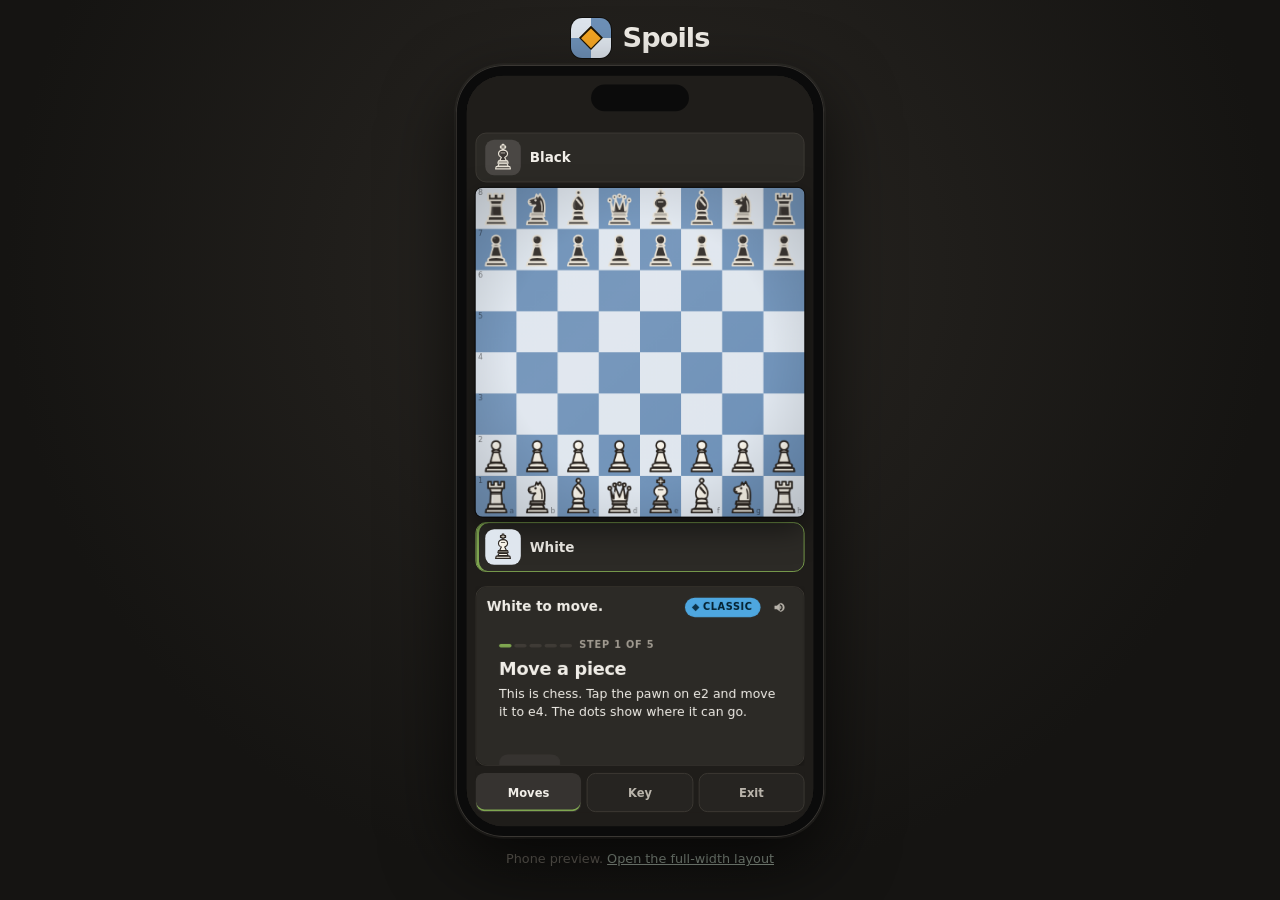
==== play/index.html @ 970cab04 "Game and archived prototype from spoils@8d3955c" ====
<!doctype html>
<html lang="en">
  <head>
    <meta charset="utf-8" />
    <meta name="viewport" content="width=device-width, initial-scale=1, viewport-fit=cover" />
    <meta http-equiv="Content-Security-Policy" content="default-src 'self'; style-src 'self' 'unsafe-inline'; img-src 'self' data:; worker-src 'self' blob:" />
    <meta name="theme-color" content="#1f1d1a" />
    <meta name="mobile-web-app-capable" content="yes" />
    <meta name="apple-mobile-web-app-capable" content="yes" />
    <meta name="apple-mobile-web-app-status-bar-style" content="black-translucent" />
    <meta name="apple-mobile-web-app-title" content="Spoils" />
    <link rel="manifest" href="./manifest.webmanifest" />
    <link rel="icon" href="./icons/icon-192.png" type="image/png" />
    <link rel="apple-touch-icon" href="./icons/apple-touch-icon.png" />
    <title>Spoils</title>
    <script type="module" crossorigin src="./assets/index-CYLx1GXl.js"></script>
    <link rel="stylesheet" crossorigin href="./assets/index-BXLBLS4C.css">
  </head>
  <body>
    <svg width="0" height="0" style="position:absolute" aria-hidden="true">
      <defs>
        <symbol id="i-play" viewBox="0 0 24 24"><path d="M4 4h16v16H4z M8 8h4v4H8z M12 12h4v4h-4z M8 16h4v4H8z M12 4h4v4h-4z M16 8h4v4h-4z" fill="currentColor" opacity=".9"/></symbol>
        <symbol id="i-puzzle" viewBox="0 0 24 24"><path d="M10 3a2 2 0 0 1 2 2v1h4a2 2 0 0 1 2 2v4h1a2 2 0 1 1 0 4h-1v4a2 2 0 0 1-2 2h-4v-1a2 2 0 1 0-4 0v1H4a2 2 0 0 1-2-2v-4h1a2 2 0 1 0 0-4H2V8a2 2 0 0 1 2-2h4V5a2 2 0 0 1 2-2z" fill="currentColor"/></symbol>
        <symbol id="i-learn" viewBox="0 0 24 24"><path d="M12 3 1 8l11 5 9-4.1V17h2V8L12 3z M5 12.5V17c0 1.7 3.1 3 7 3s7-1.3 7-3v-4.5l-7 3.2-7-3.2z" fill="currentColor"/></symbol>
        <symbol id="i-book" viewBox="0 0 24 24"><path d="M4 4h7a2 2 0 0 1 2 2v14a1 1 0 0 0-1-1H4V4z m16 0h-7a2 2 0 0 0-2 2v14a1 1 0 0 1 1-1h8V4z" fill="currentColor"/></symbol>
        <symbol id="i-replay" viewBox="0 0 24 24"><path d="M12 5V2L7 6l5 4V7a5 5 0 1 1-5 5H5a7 7 0 1 0 7-7z" fill="currentColor"/></symbol>
        <symbol id="i-settings" viewBox="0 0 24 24"><path d="M19.4 13a7.6 7.6 0 0 0 0-2l2-1.6-2-3.4-2.4 1a7.3 7.3 0 0 0-1.7-1L15 3.5H9l-.4 2.5a7.3 7.3 0 0 0-1.7 1l-2.4-1-2 3.4L4.6 11a7.6 7.6 0 0 0 0 2l-2 1.6 2 3.4 2.4-1a7.3 7.3 0 0 0 1.7 1l.4 2.5h6l.4-2.5a7.3 7.3 0 0 0 1.7-1l2.4 1 2-3.4-2.1-1.6zM12 15.5A3.5 3.5 0 1 1 12 8.5a3.5 3.5 0 0 1 0 7z" fill="currentColor"/></symbol>
        <symbol id="i-trophy" viewBox="0 0 24 24"><path d="M7 3h10v2h3v3a4 4 0 0 1-4 4h-.3A5 5 0 0 1 13 15v2h3v3H8v-3h3v-2a5 5 0 0 1-2.7-3H8a4 4 0 0 1-4-4V5h3V3zm11 4h-1v3a2 2 0 0 0 1-2V7zM7 7H6v1a2 2 0 0 0 1 2V7z" fill="currentColor"/></symbol>
        <symbol id="i-calendar" viewBox="0 0 24 24"><path d="M7 2h2v2h6V2h2v2h3a1 1 0 0 1 1 1v15a2 2 0 0 1-2 2H5a2 2 0 0 1-2-2V5a1 1 0 0 1 1-1h3V2zm-2 8v10h14V10H5zm2 2h3v3H7v-3z" fill="currentColor"/></symbol>
        <symbol id="i-sound" viewBox="0 0 24 24"><path d="M4 9v6h4l5 4V5L8 9H4zm11.5 3a3.5 3.5 0 0 0-2-3.2v6.4a3.5 3.5 0 0 0 2-3.2zm-2-7.5v2.1a5.5 5.5 0 0 1 0 10.8v2.1a7.5 7.5 0 0 0 0-15z" fill="currentColor"/></symbol>
        <symbol id="i-arrow" viewBox="0 0 24 24"><path d="M5 11h10.2l-4.6-4.6L12 5l7 7-7 7-1.4-1.4 4.6-4.6H5z" fill="currentColor"/></symbol>
        <symbol id="i-first" viewBox="0 0 24 24"><path d="M6 5h2v14H6zm12 0v14l-9-7z" fill="currentColor"/></symbol>
        <symbol id="i-prev" viewBox="0 0 24 24"><path d="M16 5v14l-9-7z" fill="currentColor"/></symbol>
        <symbol id="i-next" viewBox="0 0 24 24"><path d="M8 5v14l9-7z" fill="currentColor"/></symbol>
        <symbol id="i-last" viewBox="0 0 24 24"><path d="M16 5h2v14h-2zM6 5v14l9-7z" fill="currentColor"/></symbol>
      </defs>
    </svg>

    <div id="app" class="shell">
      <div id="live" class="sr-only" aria-live="polite" aria-atomic="true"></div>

      <nav class="rail" aria-label="Main">
        <div class="brand" title="Spoils"><span class="brand-mark" aria-hidden="true"><i></i><i></i><i></i><i></i><b></b></span></div>
        <button id="nav-play" class="rail-btn active" type="button"><svg><use href="#i-play"/></svg><span>Play</span></button>
        <button id="nav-puzzles" class="rail-btn" type="button"><svg><use href="#i-puzzle"/></svg><span>Puzzles</span></button>
        <button id="nav-learn" class="rail-btn" type="button"><svg><use href="#i-learn"/></svg><span>Learn</span></button>
        <button id="nav-rules" class="rail-btn" type="button"><svg><use href="#i-book"/></svg><span>Rules</span></button>
        <button id="nav-replays" class="rail-btn" type="button"><svg><use href="#i-replay"/></svg><span>Replays</span></button>
        <div class="rail-spacer"></div>
        <button id="nav-settings" class="rail-btn" type="button"><svg><use href="#i-settings"/></svg><span>Settings</span></button>
      </nav>

      <main class="content">
        <!-- Play: the app home screen -->
        <section id="screen-menu" class="screen">
          <div class="home">
            <header class="home-head">
              <div class="home-brand">
                <span class="brand-mark" aria-hidden="true"><i></i><i></i><i></i><i></i><b></b></span>
                <span class="brand-name">Spoils</span>
              </div>
              <div class="home-level"><div class="home-chips"><div id="m-streak" class="home-chip streak" hidden></div><div id="m-stats" class="home-chip"></div></div><div class="level-meter"><div id="m-level-bar" class="level-fill"></div></div></div>
            </header>
            <div class="hero-card">
              <div class="hero-eyebrow">Chess, plus one rule</div>
              <h1>Capture a piece. <span class="accent">Borrow its move.</span></h1>
              <div class="board-frame preview" aria-hidden="true"><canvas id="preview-board"></canvas></div>
              <ol class="beats" aria-label="How a capture works">
                <li><span class="beat-mark step">1</span><span class="beat-body"><b data-str="beats.take"></b><span data-str="beats.takeSub"></span></span></li>
                <li><span class="beat-mark diamond"></span><span class="beat-body"><b data-str="beats.borrow"></b><span data-str="beats.borrowSub"></span></span></li>
                <li><span class="beat-mark dashed"></span><span class="beat-body"><b data-str="beats.strike"></b><span data-str="beats.strikeSub"></span></span></li>
              </ol>
            </div>
            <p id="m-first" class="notice-first" hidden data-str="menu.firstLaunch"></p>
            <div class="card play-card">
              <div id="mode-cards" class="segmented mode-seg" role="radiogroup" aria-label="Mode"></div>
              <p id="mode-blurb" class="mode-blurb"></p>
              <div id="advanced" class="advanced" hidden>
                <div class="advanced-head">
                  <strong>Custom rules — unranked.</strong> Every contested rule as a switch. Games are logged as custom.
                  <button id="adv-reset-mayhem" type="button" class="btn sm">Reset to Mayhem</button>
                  <button id="adv-reset-classic" type="button" class="btn sm">Reset to Classic</button>
                </div>
                <div id="flags" class="flags"></div>
              </div>
              <div class="field">
                <span class="field-label" data-str="menu.opponent"></span>
                <div id="m-opponents" class="opponents" role="radiogroup" aria-label="Opponent"></div>
                <select id="m-opponent" class="sr-only" aria-hidden="true" tabindex="-1">
                  <option value="medium">Marlow — Medium</option>
                  <option value="easy">Pip — Easy</option>
                  <option value="hard">Vesper — Hard</option>
                  <option value="human">A friend (hot seat)</option>
                </select>
              </div>
              <div class="field-rows">
                <span class="field-label" data-str="menu.colour"></span>
                <div id="m-colours" class="segmented" role="radiogroup" aria-label="You play"></div>
                <select id="m-colour" class="sr-only" aria-hidden="true" tabindex="-1">
                  <option value="w">White</option>
                  <option value="b">Black</option>
                  <option value="random">Random</option>
                </select>
                <span class="field-label" data-str="menu.clock"></span>
                <div id="m-clock" class="segmented" role="radiogroup" aria-label="Clock"></div>
              </div>
              <div class="hero-actions">
                <button id="m-resume" class="btn xl" hidden data-str="menu.resume"></button>
                <button id="m-start" class="btn primary xl" data-str="menu.play"></button>
              </div>
            </div>
            <div class="quick">
              <button id="m-puzzles" class="quick-btn" type="button"><svg><use href="#i-puzzle"/></svg><span data-str="menu.puzzles"></span><span id="q-puzzles" class="q-sub"></span></button>
              <button id="m-tutorial" class="quick-btn" type="button"><svg><use href="#i-learn"/></svg><span data-str="menu.tutorial"></span><span id="q-tutorial" class="q-sub"></span></button>
              <button id="m-rules" class="quick-btn" type="button"><svg><use href="#i-book"/></svg><span data-str="menu.rules"></span><span class="q-sub" data-str="menu.quick.rulesSub"></span></button>
              <button id="m-replays" class="quick-btn" type="button"><svg><use href="#i-replay"/></svg><span data-str="menu.replays"></span><span id="q-replays" class="q-sub"></span></button>
            </div>
            <div class="card ladder-card">
              <div class="card-title" data-str="progress.ladderTitle"></div>
              <p class="ladder-help" data-str="progress.ladderHelp"></p>
              <div id="m-ladder" class="ladder"></div>
            </div>
            <p class="home-foot"><button id="m-export" class="btn link" type="button" data-str="menu.export"></button></p>
          </div>
        </section>

        <!-- Board screen: matches, puzzles, tutorial, replays -->
        <section id="screen-game" class="screen" hidden>
          <div class="game-layout">
            <div class="board-col">
              <div id="eval-bar" class="eval-bar" hidden aria-label="evaluation"><div id="eval-fill" class="eval-fill"></div></div>
              <div id="bar-top" class="player-bar"></div>
              <div class="board-wrap">
                <div class="board-frame"><canvas id="board" aria-label="board" tabindex="0"></canvas>
                  <table id="board-a11y" class="sr-only" aria-label="Board position"><tbody></tbody></table>
                  <div id="drag-hint" class="drag-hint" hidden aria-hidden="true">
                    <span class="drag-finger"></span>
                    <span class="drag-label" data-str="hint.drag"></span>
                  </div>
                </div>
              </div>
              <div id="bar-bottom" class="player-bar"></div>
            </div>
            <aside class="side-col" data-panel="moves">
              <div class="side-panel">
              <div class="card status-card">
                <div id="status" class="status"></div>
                <div id="banner" class="banner" hidden></div>
                <div id="task" class="task" hidden>
                  <div class="task-head"><span id="task-steps" class="task-steps" aria-hidden="true"></span><span id="task-step" class="task-step"></span></div>
                  <div id="task-title" class="task-title"></div>
                  <div id="task-text"></div>
                  <div id="task-feedback" class="task-feedback"></div>
                  <div class="actions">
                    <button id="t-retry" class="btn sm" hidden data-str="action.retry"></button>
                    <button id="t-solution" class="btn sm" hidden data-str="action.showSolution"></button>
                    <button id="t-next" class="btn primary sm" hidden data-str="action.next"></button>
                    <button id="t-skip" class="btn sm ghost" hidden data-str="action.skip"></button>
                  </div>
                </div>
                <div id="desc" class="desc"></div>
                <div id="review" class="review" hidden></div>
              </div>
              <div id="moves-card" class="card moves-card">
                <div class="card-title row-between"><span data-str="moves.title"></span><span id="nav-pos" class="nav-pos"></span></div>
                <div id="moves-empty" class="moves-empty" data-str="moves.empty"></div>
                <div id="moves" class="moves"></div>
              </div>
              <details id="legend-card" class="card legend-card">
                <summary data-str="legend.title"></summary>
                <ul class="legend">
                  <li><span class="sw dot"></span> Legal move</li>
                  <li><span class="sw ring"></span> Legal capture</li>
                  <li><span class="sw diamond"></span> Bonus move</li>
                  <li><span class="sw dashed"></span> Bonus capture</li>
                  <li><span class="sw sel"></span> Selected / last move</li>
                  <li><span class="sw threat"></span> Bonus threat</li>
                  <li id="legend-hatch"><span class="sw hatch"></span> King can be taken</li>
                </ul>
              </details>
              </div>
              <div id="share-note" class="share-note" hidden></div>
              <div id="nav" class="nav" hidden>
                  <button id="nav-first" class="btn icon" type="button" title="Start (Home)" aria-label="Start"><svg><use href="#i-first"/></svg></button>
                  <button id="nav-back" class="btn icon" type="button" title="Back (←)" aria-label="Back"><svg><use href="#i-prev"/></svg></button>
                  <button id="nav-fwd" class="btn icon" type="button" title="Forward (→)" aria-label="Forward"><svg><use href="#i-next"/></svg></button>
                  <button id="nav-last" class="btn icon" type="button" title="End (End)" aria-label="End"><svg><use href="#i-last"/></svg></button>
              </div>
              <div class="actions game-actions">
                <button id="g-decline" class="btn sm" hidden title="D" data-str="action.decline"></button>
                <button id="g-hint" class="btn sm" hidden data-str="action.hint"></button>
                <button id="g-undo" class="btn sm ghost" type="button" hidden data-str="action.undo"></button>
                <button id="g-moves" class="btn sm ghost mobile-only tab" type="button" aria-pressed="true" data-str="action.moves"></button>
                <button id="g-marks" class="btn sm ghost mobile-only tab" type="button" aria-pressed="false" data-str="action.marks"></button>
                <button id="g-resign" class="btn sm ghost" data-str="action.resign"></button>
                <button id="g-exit" class="btn sm ghost mobile-only" type="button" hidden data-str="action.exit"></button>
              </div>
            </aside>
          </div>
          <div id="promo" class="modal" hidden>
            <div class="modal-card">
              <div class="modal-title" data-str="promo.title"></div>
              <div id="promo-choices" class="promo-choices"></div>
              <p class="hint" data-str="promo.hint"></p>
            </div>
          </div>
          <div id="confirm" class="modal" hidden>
            <div class="modal-card confirm-card">
              <div id="confirm-text" class="confirm-text"></div>
              <div class="modal-actions">
                <button id="c-yes" class="btn primary danger" type="button" data-str="action.resign"></button>
                <button id="c-no" class="btn ghost" type="button" data-str="confirm.keepPlaying"></button>
              </div>
            </div>
          </div>
          <div id="results" class="modal" hidden>
            <div class="modal-card results-card">
              <div id="results-figure" class="results-figure"></div>
              <div id="results-title" class="modal-title"></div>
              <p id="results-text"></p>
              <div id="results-xp" class="results-xp"></div>
              <div id="results-suggest" class="results-suggest" hidden>
                <span id="results-suggest-text"></span>
                <button id="r-suggest" class="btn sm primary" type="button"></button>
              </div>
              <div class="results-board"><canvas id="results-board" aria-label="final position"></canvas></div>
              <div class="modal-actions">
                <button id="r-rematch" class="btn primary" data-str="action.rematch"></button>
                <button id="r-swap" class="btn" data-str="action.rematchSwap"></button>
                <button id="r-review" class="btn" data-str="action.review"></button>
                <button id="r-share" class="btn" type="button" data-str="action.share"></button>
                <button id="r-menu" class="btn ghost" data-str="action.menu"></button>
              </div>
            </div>
          </div>
        </section>

        <!-- Puzzles hub -->
        <section id="screen-puzzles" class="screen" hidden>
          <div class="page wide">
            <header class="page-head">
              <div>
                <h2 data-str="puzzle.title"></h2>
                <p class="lead" data-str="puzzle.intro"></p>
              </div>
              <div id="p-pool" class="segmented" role="radiogroup" aria-label="Pool"></div>
            </header>
            <div class="puzzle-filters">
              <div id="p-kind" class="segmented" role="radiogroup" aria-label="Theme"></div>
              <div id="p-level" class="segmented" role="radiogroup" aria-label="Difficulty"></div>
            </div>
            <div class="stats">
              <div class="stat-tile">
                <div class="stat-label" data-str="puzzle.solvedLabel"></div>
                <div class="stat-value"><span id="p-solved"></span><small id="p-solved-total"></small></div>
                <div class="progress"><div id="p-bar" class="progress-fill"></div></div>
              </div>
              <div class="stat-tile">
                <div class="stat-label" data-str="puzzle.ratingLabel"></div>
                <div id="p-rating" class="stat-value"></div>
                <div id="p-rating-note" class="stat-note"></div>
              </div>
              <div class="stat-tile">
                <div class="stat-label" data-str="progress.streakLabel"></div>
                <div class="stat-value"><span id="p-streak"></span><i class="stat-diamond"></i></div>
                <div id="p-streak-note" class="stat-note"></div>
              </div>
            </div>
            <div class="puzzle-cards">
              <button id="p-continue" class="feature-card" type="button">
                <div class="feature-icon"><svg><use href="#i-puzzle"/></svg></div>
                <div class="feature-body">
                  <div class="feature-title" data-str="puzzle.sequence"></div>
                  <div id="p-next" class="feature-text"></div>
                </div>
                <svg class="feature-arrow"><use href="#i-arrow"/></svg>
              </button>
              <button id="p-daily" class="feature-card" type="button">
                <div class="feature-icon daily"><svg><use href="#i-calendar"/></svg></div>
                <div class="feature-body">
                  <div class="feature-title" data-str="puzzle.daily"></div>
                  <div id="p-daily-text" class="feature-text"></div>
                </div>
                <svg class="feature-arrow"><use href="#i-arrow"/></svg>
              </button>
            </div>
            <p id="p-progress" class="hint" hidden></p>
            <div class="menu-actions"><button id="p-back" class="btn ghost back" data-str="action.back"></button></div>
          </div>
        </section>

        <!-- Rules -->
        <section id="screen-rules" class="screen" hidden>
          <div class="page wide">
            <header class="page-head">
              <div>
                <h2 data-str="rules.title"></h2>
                <p class="lead" data-str="rules.lead"></p>
              </div>
            </header>
            <div class="rules-layout">
              <article class="rules-text">
                <section class="rules-section">
                  <h3 data-str="rules.h1"></h3>
                  <p data-str="rules.body1"></p>
                </section>
                <section class="rules-section">
                  <h3 data-str="rules.h2"></h3>
                  <p data-str="rules.body2"></p>
                </section>
                <section class="rules-section">
                  <h3 data-str="rules.h3"></h3>
                  <div class="mode-rows">
                    <div class="mode-row"><span class="mode mayhem">Mayhem</span><p data-str="rules.body3"></p></div>
                    <div class="mode-row"><span class="mode classic">Classic</span><p data-str="rules.body4"></p></div>
                  </div>
                </section>
                <section class="rules-section">
                  <h3 data-str="rules.h4"></h3>
                  <ul class="legend two-col">
                    <li><span class="sw dot"></span> legal move</li>
                    <li><span class="sw ring"></span> legal capture</li>
                    <li><span class="sw diamond"></span> bonus destination</li>
                    <li><span class="sw dashed"></span> bonus capture (Mayhem)</li>
                  </ul>
                </section>
                <div class="menu-actions">
                  <button id="rules-tutorial" class="btn primary" data-str="rules.tryIt"></button>
                  <button id="rules-back" class="btn ghost back" data-str="action.back"></button>
                </div>
              </article>
              <aside class="card demo-wrap">
                <div class="card-title" data-str="rules.demoTitle"></div>
                <div class="board-frame small"><canvas id="demo-board" aria-label="demonstration" class="demo-board"></canvas></div>
                <p class="demo-caption" data-str="rules.demo"></p>
              </aside>
            </div>
          </div>
        </section>

        <!-- Replays -->
        <section id="screen-replays" class="screen" hidden>
          <div class="page wide">
            <header class="page-head">
              <div>
                <h2 data-str="replays.title"></h2>
                <p class="lead" data-str="replays.lead"></p>
              </div>
              <button id="replays-back" class="btn ghost back" data-str="action.back"></button>
            </header>
            <div id="replay-empty" class="empty-state" hidden>
              <svg><use href="#i-replay"/></svg>
              <p data-str="replays.empty"></p>
              <button id="replays-play" class="btn primary" data-str="replays.play"></button>
            </div>
            <div id="replay-list" class="replay-list"></div>
          </div>
        </section>

        <!-- Settings -->
        <section id="screen-settings" class="screen" hidden>
          <div class="page wide">
            <header class="page-head">
              <div>
                <h2 data-str="settings.title"></h2>
                <p class="lead" data-str="settings.lead"></p>
              </div>
              <button id="s-back" class="btn ghost back" data-str="action.back"></button>
            </header>
            <div class="settings-grid">
              <section class="card settings-section">
                <div class="card-title" data-str="settings.appearance"></div>
                <div class="setting">
                  <div class="setting-label"><span data-str="settings.board"></span><span class="setting-help" data-str="settings.boardHelp"></span></div>
                  <div id="s-board" class="swatches" role="radiogroup" aria-label="Board colours"></div>
                </div>
                <div class="setting">
                  <div class="setting-label"><span data-str="settings.theme"></span><span class="setting-help" data-str="settings.themeHelp"></span></div>
                  <select id="s-theme">
                    <option value="ledger">Ledger (original set)</option>
                    <option value="greybox">Greybox (placeholder glyphs)</option>
                  </select>
                </div>
                <div class="setting">
                  <div class="setting-label"><span data-str="settings.uiScale"></span><span class="setting-help" data-str="settings.uiScaleHelp"></span></div>
                  <div id="s-scale" class="segmented" role="radiogroup" aria-label="Interface size"></div>
                </div>
              </section>
              <section class="card settings-section">
                <div class="card-title" data-str="settings.motionSound"></div>
                <div class="setting">
                  <div class="setting-label"><span data-str="settings.animation"></span><span class="setting-help" data-str="settings.animationHelp"></span><span id="s-anim-system" class="setting-note" hidden data-str="settings.animationSystem"></span></div>
                  <div id="s-anim" class="segmented" role="radiogroup" aria-label="Animation"></div>
                </div>
                <div class="setting">
                  <div class="setting-label"><span data-str="settings.sound"></span><span class="setting-help" data-str="settings.soundHelp"></span></div>
                  <div class="volume-row">
                    <svg class="volume-icon"><use href="#i-sound"/></svg>
                    <input id="s-volume" type="range" min="0" max="100" step="5" aria-label="Sound volume" />
                    <span id="s-volume-value" class="volume-value"></span>
                    <button id="s-test" class="btn sm" type="button" data-str="settings.testSound"></button>
                  </div>
                </div>
              </section>
              <section class="card settings-section controls">
                <div class="card-title" data-str="settings.controls"></div>
                <div class="bindings-grid">
                  <div>
                    <div class="bindings-head" data-str="settings.keys"></div>
                    <div id="s-keys" class="bindings"></div>
                  </div>
                  <div>
                    <div class="bindings-head" data-str="settings.pad"></div>
                    <div id="s-buttons" class="bindings"></div>
                  </div>
                </div>
                <div class="menu-actions">
                  <button id="s-reset" class="btn ghost" data-str="settings.reset"></button>
                </div>
              </section>
              <section class="card settings-section">
                <div class="card-title" data-str="settings.data"></div>
                <div class="setting">
                  <div class="setting-label"><span data-str="settings.exportLog"></span><span class="setting-help" data-str="settings.exportLogHelp"></span></div>
                  <div class="actions">
                    <button id="s-export-log" class="btn sm" type="button" data-str="settings.exportLogButton"></button>
                  </div>
                </div>
              </section>
            </div>
          </div>
        </section>
      </main>
    </div>
  </body>
</html>
---- play/assets/index-BXLBLS4C.css ----
:root{--bg: #1f1d1a;--bg-2: #262421;--surface: #2c2a26;--surface-2: #363330;--line: #3f3b36;--text: #f1eee8;--text-2: #b9b4ab;--text-3: #a19b91;--accent: #7fa650;--accent-2: #93bb5f;--accent-ink: #10200a;--bonus: #f5a623;--bonus-ink: #1f1400;--classic: #4ea7e0;--custom: #b39ddb;--danger: #ef6b78;--warn: #e0245e;--ok: #55d6a2;--radius: 10px;--radius-sm: 6px;--shadow: 0 8px 24px rgba(0, 0, 0, .35);--shadow-sm: 0 2px 6px rgba(0, 0, 0, .3);--rail: 76px;--side: 340px;--font: "Segoe UI", system-ui, -apple-system, Roboto, "Helvetica Neue", sans-serif}*{box-sizing:border-box}[hidden]{display:none!important}html,body{margin:0;height:100%;background:var(--bg);color:var(--text);font-family:var(--font);line-height:1.4}h1,h2,h3{margin:0;letter-spacing:-.01em}h1{font-size:2.2rem;line-height:1.15}h2{font-size:1.6rem;margin-bottom:6px}p{margin:0 0 12px}.sr-only{position:absolute;width:1px;height:1px;overflow:hidden;clip:rect(0 0 0 0);white-space:nowrap}.hint{color:var(--text-3);font-size:.85rem}.lead{color:var(--text-2);font-size:1.05rem;max-width:60ch}.accent{color:var(--accent-2)}.btn,button{font-family:inherit;font-size:.95rem;font-weight:600;color:var(--text);background:var(--surface-2);border:1px solid transparent;border-radius:var(--radius-sm);padding:9px 16px;cursor:pointer;box-shadow:inset 0 -2px #00000040;transition:background .12s ease,transform .06s ease}.btn:hover,button:hover{background:#403c38}.btn:active,button:active{transform:translateY(1px);box-shadow:none}.btn.primary,button.primary{background:var(--accent);color:var(--accent-ink);box-shadow:inset 0 -3px #00000040}.btn.primary:hover,button.primary:hover{background:var(--accent-2)}.btn.ghost{background:transparent;box-shadow:none;color:var(--text-2)}.btn.ghost:hover{background:var(--surface-2);color:var(--text)}.btn.sm{padding:6px 12px;font-size:.85rem}.btn.xl{padding:14px 32px;font-size:1.15rem;border-radius:var(--radius)}button:disabled{opacity:.45;cursor:default;transform:none}button:focus-visible,select:focus-visible,canvas:focus-visible,input:focus-visible{outline:3px solid rgba(127,166,80,.7);outline-offset:2px}select,input[type=number]{font-family:inherit;font-size:.95rem;background:var(--bg-2);color:var(--text);border:1px solid var(--line);border-radius:var(--radius-sm);padding:8px 10px}input[type=range]{width:100%;accent-color:var(--accent)}.actions{display:flex;gap:8px;flex-wrap:wrap}.shell{display:grid;grid-template-columns:var(--rail) minmax(0,1fr);height:100%}.rail{background:var(--bg-2);border-right:1px solid var(--line);display:flex;flex-direction:column;align-items:stretch;padding:10px 8px;gap:4px}.rail-btn{background:transparent;box-shadow:none;border-radius:var(--radius-sm);padding:8px 4px;display:grid;justify-items:center;gap:3px;color:var(--text-2);font-size:.7rem;font-weight:600}.rail-btn svg{width:22px;height:22px}.rail-btn:hover{background:var(--surface);color:var(--text)}.rail-btn.active{color:var(--text);background:var(--surface);box-shadow:inset 3px 0 0 var(--accent)}.rail-spacer{flex:1}.content{min-width:0;min-height:0;overflow:auto}.screen{min-height:100%}.page{max-width:760px;margin:0 auto;padding:28px 24px 40px}.page.wide{max-width:1040px}.card{background:var(--surface);border:1px solid var(--line);border-radius:var(--radius);padding:14px 16px;box-shadow:var(--shadow-sm)}.card+.card{margin-top:14px}.card-title{font-size:.8rem;font-weight:700;text-transform:uppercase;letter-spacing:.06em;color:var(--text-3);margin-bottom:10px}.row-between{display:flex;justify-content:space-between;align-items:baseline}.stat{font-size:1.05rem;font-weight:600}.play-layout{display:grid;grid-template-columns:minmax(0,1.1fr) minmax(320px,460px);gap:28px;max-width:1120px;margin:0 auto;padding:40px 28px;align-items:start}.hero-eyebrow{color:var(--accent-2);font-weight:700;text-transform:uppercase;letter-spacing:.08em;font-size:.78rem;margin-bottom:10px}.hero h1{margin-bottom:14px}.hero .rule{color:var(--text-2);font-size:1.05rem;max-width:52ch}.hero-actions{display:flex;gap:12px;align-items:center;margin:22px 0 10px;flex-wrap:wrap}.notice-first{background:#7fa65024;border-left:4px solid var(--accent);padding:10px 12px;border-radius:var(--radius-sm);color:var(--text);max-width:52ch}.setup.card{padding:18px}.mode-cards{display:grid;gap:8px;margin-bottom:14px}.mode-card{text-align:left;background:var(--bg-2);border:2px solid var(--line);border-radius:var(--radius);padding:10px 12px;cursor:pointer;display:grid;gap:4px;box-shadow:none}.mode-card:hover{background:#2a2825}.mode-card.selected{border-color:var(--accent);background:#7fa6501a}.mode-card .mode-title{font-size:1.05rem;font-weight:700;display:flex;align-items:center;gap:8px}.mode-tag{font-size:.66rem;font-weight:700;text-transform:uppercase;letter-spacing:.05em;padding:2px 7px;border-radius:999px;background:var(--bonus);color:var(--bonus-ink)}.mode-card.classic .mode-tag{background:var(--classic);color:#04202e}.mode-card.custom .mode-tag{background:var(--custom);color:#1c1230}.mode-tagline{color:var(--text);font-size:.9rem}.mode-dividing{color:var(--text-3);font-size:.8rem}.mode-card:not(.selected) .mode-dividing{display:none}.menu-grid{display:grid;grid-template-columns:1fr 1fr;gap:10px 14px;margin-bottom:14px}.menu-grid label{display:grid;gap:4px;font-size:.8rem;font-weight:600;color:var(--text-3);text-transform:uppercase;letter-spacing:.05em}.menu-grid select{text-transform:none;letter-spacing:0;font-weight:500}.quick{display:grid;grid-template-columns:1fr 1fr;gap:8px;margin-bottom:12px}.quick-btn{display:flex;align-items:center;gap:10px;background:var(--bg-2);box-shadow:none;border:1px solid var(--line);padding:10px 12px;font-weight:600}.quick-btn svg{width:20px;height:20px;color:var(--accent-2)}.quick-btn:hover{border-color:var(--accent)}.menu-actions{display:flex;gap:10px;flex-wrap:wrap;align-items:center;margin-top:8px}.advanced{background:var(--bg-2);border:1px solid var(--custom);border-radius:var(--radius);padding:10px 12px;margin-bottom:12px}.advanced-head{color:var(--text-2);font-size:.85rem;display:flex;flex-wrap:wrap;gap:8px;align-items:center}.advanced-head strong{color:var(--custom)}.flags{display:grid;gap:2px;margin-top:8px;max-height:34vh;overflow:auto}.flag{display:grid;grid-template-columns:1fr auto;align-items:center;gap:8px;padding:5px 0;border-bottom:1px solid var(--line);font-size:.88rem}.flag .help{grid-column:1 / -1;color:var(--text-3);font-size:.76rem}.game-layout{display:grid;grid-template-columns:minmax(0,1fr) var(--side);gap:20px;height:100%;padding:14px 20px;max-width:1400px;margin:0 auto}.board-col{display:grid;grid-template-rows:auto auto minmax(0,1fr) auto;gap:8px;min-height:0;justify-items:center}.board-wrap{display:grid;place-items:center;min-height:0;width:100%}.board-frame{width:min(100%,calc(100vh - 170px));aspect-ratio:1;border-radius:8px;overflow:hidden;box-shadow:0 12px 34px #00000080,0 0 0 1px #0009;background:#000}.board-frame.small{width:min(100%,340px);box-shadow:var(--shadow)}.board-frame.preview{width:min(100%,420px);margin-top:26px;transform:perspective(900px) rotateX(14deg);transform-origin:50% 100%;box-shadow:0 30px 50px #00000080,0 0 0 1px #0009}.board-frame.preview canvas{pointer-events:none}#board,#preview-board,.demo-board{display:block;width:100%;height:100%;touch-action:none}.player-bar{width:min(100%,calc(100vh - 170px));display:flex;align-items:center;gap:12px;padding:6px 10px;background:var(--surface);border:1px solid var(--line);border-radius:var(--radius-sm);min-height:48px}.player-bar .who{font-weight:700;display:flex;align-items:center;gap:10px}.player-bar .who:before{content:attr(data-initial);width:32px;height:32px;border-radius:8px;display:grid;place-items:center;background:var(--surface-2);font-size:1.2rem}.player-bar .sub{color:var(--text-3);font-size:.82rem}.player-bar .captured{margin-left:auto;letter-spacing:-2px;font-size:1.15rem;color:var(--text-2)}.player-bar .adv{color:var(--accent-2);font-weight:700;font-size:.85rem;min-width:2.2em;text-align:right}.player-bar.to-move{border-color:var(--accent);box-shadow:0 0 0 1px #7fa65066}.side-col{display:flex;flex-direction:column;gap:12px;min-height:0}.status{font-weight:700;min-height:1.5em;display:flex;align-items:center;gap:8px;flex-wrap:wrap}.mode{display:inline-block;padding:2px 9px;border-radius:999px;background:var(--bonus);color:var(--bonus-ink);font-size:.72rem;font-weight:800;text-transform:uppercase;letter-spacing:.05em}.mode.classic{background:var(--classic);color:#04202e}.mode.custom{background:var(--custom);color:#1c1230}.banner{margin-top:10px;background:var(--bonus);color:var(--bonus-ink);font-weight:700;padding:10px 12px;border-radius:var(--radius-sm)}.task{margin-top:10px;background:#7fa6501a;border-left:4px solid var(--accent);border-radius:var(--radius-sm);padding:10px 12px;display:grid;gap:8px}.task-title{font-weight:700}.task-feedback{min-height:1.3em;color:var(--ok);font-weight:600}.task-feedback.bad{color:var(--danger)}.desc{margin-top:10px;color:var(--text-2);line-height:1.4;min-height:2.4em}.desc .beat{display:inline-block;font-size:.7rem;font-weight:800;text-transform:uppercase;letter-spacing:.06em;color:var(--bonus);margin-right:8px}.moves-card{display:flex;flex-direction:column;flex:1 1 auto;min-height:140px}.moves{flex:1 1 auto;min-height:0;overflow:auto;font-variant-numeric:tabular-nums;font-size:.92rem;display:grid;grid-template-columns:2.6em 1fr 1fr;align-content:start}.moves>span{padding:4px 8px}.moves .num{color:var(--text-3);background:var(--bg-2)}.moves>span:nth-child(6n+1),.moves>span:nth-child(6n+2),.moves>span:nth-child(6n+3){background:#ffffff06}.moves>span.current{background:#7fa65040;color:var(--text);border-radius:4px}.nav{display:flex;gap:6px;margin-top:8px}.nav-pos{font-size:.78rem;color:var(--text-3);text-transform:none;letter-spacing:0}.legend-card summary{cursor:pointer;font-size:.85rem;color:var(--text-2)}.legend{list-style:none;padding:0;margin:8px 0 0;font-size:.82rem;color:var(--text-2)}.legend li{display:flex;align-items:center;gap:8px;margin:4px 0}.sw{width:20px;height:20px;background:#dfe6ee;position:relative;flex:none;border-radius:3px}.sw.dot:after{content:"";position:absolute;inset:33%;border-radius:50%;background:#00000040}.sw.ring:after{content:"";position:absolute;inset:2px;border-radius:50%;border:3px solid rgba(0,0,0,.25)}.sw.diamond:after{content:"";position:absolute;inset:30%;background:var(--bonus);transform:rotate(45deg)}.sw.dashed:after{content:"";position:absolute;inset:3px;border:3px dashed var(--bonus);transform:rotate(45deg)}.sw.sel{background:#ffd50099}.sw.threat:after{content:"";position:absolute;inset:15%;border-radius:50%;background:radial-gradient(circle,#e0245eb3,#e0245e00)}.sw.hatch{box-shadow:inset 0 0 0 3px var(--warn);background-image:repeating-linear-gradient(45deg,rgba(224,36,94,.4) 0 4px,transparent 4px 8px)}.modal{position:fixed;inset:0;background:#0009;display:grid;place-items:center;z-index:10;backdrop-filter:blur(2px)}.modal-card{background:var(--surface);border:1px solid var(--line);border-radius:14px;padding:24px 28px;min-width:320px;max-width:480px;box-shadow:var(--shadow);text-align:center}.modal-title{font-size:1.6rem;font-weight:800;margin-bottom:6px}.modal-actions{display:flex;gap:10px;margin-top:16px;justify-content:center;flex-wrap:wrap}.results-card .trophy{width:44px;height:44px;color:var(--bonus);margin-bottom:6px}.promo-choices{display:flex;gap:10px;margin:10px 0;justify-content:center}.promo-choices button{font-size:2.2rem;min-width:64px;line-height:1.2}.rules-layout{display:grid;grid-template-columns:minmax(0,1fr) 380px;gap:16px;align-items:start}.demo-wrap{display:grid;justify-items:center;gap:10px}.replay-list{display:grid;gap:6px;max-height:55vh;overflow:auto}.replay-list button{text-align:left;background:var(--bg-2);box-shadow:none;border:1px solid var(--line);font-weight:500}.replay-list button:hover{border-color:var(--accent)}.bindings{display:grid;grid-template-columns:1fr auto auto;gap:6px 12px;align-items:center;font-size:.9rem;margin-bottom:12px}.bindings .keys{font-family:ui-monospace,Consolas,monospace;color:var(--text-3)}.tag{font-size:.8rem;color:var(--text-3);font-weight:400;margin-left:8px}@media (max-width: 1000px){.play-layout,.rules-layout{grid-template-columns:minmax(0,1fr)}.game-layout{grid-template-columns:minmax(0,1fr);height:auto}.board-frame,.player-bar{width:min(100%,calc(100vh - 220px))}}@media (max-width: 640px){.shell{grid-template-columns:1fr;grid-template-rows:minmax(0,1fr) auto}.rail{order:2;flex-direction:row;border-right:0;border-top:1px solid var(--line);padding:6px}.brand,.rail-spacer{display:none}.rail-btn{flex:1}.menu-grid,.quick{grid-template-columns:1fr}.play-layout{padding:20px 16px}}@keyframes screen-in{0%{opacity:0}to{opacity:1}}.screen:not([hidden]){animation:screen-in .18s ease-out}@media (prefers-reduced-motion: reduce){.screen:not([hidden]){animation:none}}.page-head{display:flex;justify-content:space-between;align-items:flex-end;gap:16px;flex-wrap:wrap;margin-bottom:18px}.page-head h2{font-size:1.9rem;margin-bottom:4px}.page-head .lead{margin:0}.segmented{display:inline-flex;background:var(--bg-2);border:1px solid var(--line);border-radius:999px;padding:3px;gap:2px}.segmented .seg{background:transparent;box-shadow:none;border-radius:999px;padding:6px 14px;font-size:.85rem;color:var(--text-2)}.segmented .seg:hover{color:var(--text);background:var(--surface-2)}.segmented .seg.selected{background:var(--surface-2);color:var(--text);box-shadow:0 1px #ffffff0f inset,var(--shadow-sm)}.stats{display:grid;grid-template-columns:repeat(3,minmax(0,1fr));gap:12px;margin-bottom:18px}.stat-tile{background:var(--surface);border:1px solid var(--line);border-radius:var(--radius);padding:14px 16px 12px;display:grid;gap:4px;align-content:start}.stat-label{font-size:.74rem;font-weight:700;text-transform:uppercase;letter-spacing:.06em;color:var(--text-3)}.stat-value{font-size:1.9rem;font-weight:800;line-height:1.1;font-variant-numeric:tabular-nums}.stat-note{color:var(--text-3);font-size:.8rem;min-height:1.2em}.progress{height:6px;border-radius:999px;background:var(--bg-2);overflow:hidden;margin-top:6px}.progress-fill{height:100%;width:0;background:var(--accent);border-radius:inherit;transition:width .3s ease}.puzzle-cards{display:grid;grid-template-columns:1fr 1fr;gap:12px;margin-bottom:16px}.feature-card{display:grid;grid-template-columns:auto minmax(0,1fr) auto;align-items:center;gap:14px;text-align:left;background:var(--surface);border:1px solid var(--line);border-radius:var(--radius);padding:16px 18px;box-shadow:none;transition:border-color .12s ease,transform .12s ease}.feature-card:hover{background:var(--surface);border-color:var(--accent);transform:translateY(-1px)}.feature-card:disabled{opacity:.6}.feature-icon{width:44px;height:44px;border-radius:12px;display:grid;place-items:center;background:#7fa6502e;color:var(--accent-2)}.feature-icon.daily{background:#f5a6232e;color:var(--bonus)}.feature-icon svg{width:24px;height:24px}.feature-card.done .feature-icon.daily{background:#55d6a22e;color:var(--ok)}.feature-title{font-size:1.05rem;font-weight:700}.feature-text{color:var(--text-2);font-size:.88rem;font-weight:500;margin-top:2px}.feature-arrow{width:22px;height:22px;color:var(--text-3)}.feature-card:hover .feature-arrow{color:var(--accent-2)}.rules-text{display:grid;gap:18px;max-width:62ch}.rules-section h3{font-size:.78rem;font-weight:700;text-transform:uppercase;letter-spacing:.06em;color:var(--accent-2);margin-bottom:6px}.rules-section p{color:var(--text);font-size:1rem;line-height:1.55;margin:0}.mode-rows{display:grid;gap:8px}.mode-row{display:grid;grid-template-columns:auto minmax(0,1fr);gap:12px;align-items:start;background:var(--surface);border:1px solid var(--line);border-radius:var(--radius);padding:12px 14px}.mode-row .mode{margin-top:3px}.legend.two-col{display:grid;grid-template-columns:1fr 1fr;gap:4px 16px;font-size:.9rem;color:var(--text)}.legend.two-col li{margin:0}.demo-wrap{position:sticky;top:20px}.demo-caption{color:var(--text-2);font-size:.92rem;margin:0;text-align:center}.empty-state{display:grid;justify-items:center;gap:10px;padding:48px 20px;text-align:center;color:var(--text-2);border:1px dashed var(--line);border-radius:var(--radius)}.empty-state svg{width:40px;height:40px;color:var(--text-3)}.empty-state p{margin:0;max-width:40ch}.replay-list{max-height:none}.replay-row{display:grid;grid-template-columns:96px minmax(0,1.6fr) minmax(0,1fr) minmax(0,1.4fr) auto auto;align-items:center;gap:14px;width:100%;padding:10px 14px;font-weight:500;font-size:.92rem}.replay-row .mode{justify-self:start}.replay-arrow{display:inline-flex;justify-self:end;align-self:center}.replay-players{display:flex;align-items:center;gap:6px;color:var(--text)}.replay-players .mini{width:20px;height:20px}.replay-players .mini+.mini,.replay-players .piece-glyph.mini+.piece-glyph.mini{margin-left:8px}.replay-result{font-weight:700;color:var(--text-2)}.replay-result.w,.replay-result.b{color:var(--text)}.replay-how{color:var(--text-3);font-size:.85rem}.replay-date{color:var(--text-3);font-size:.82rem;font-variant-numeric:tabular-nums}.settings-grid{display:grid;grid-template-columns:1fr 1fr;gap:14px;align-items:start}.settings-section.controls{grid-column:1 / -1}.settings-grid .card+.card{margin-top:0}.setting{display:grid;gap:8px;padding:12px 0;border-top:1px solid var(--line)}.setting:first-of-type{border-top:0;padding-top:4px}.setting-label{display:grid;gap:2px}.setting-label>span:first-child{font-weight:700;font-size:.95rem}.setting-help{color:var(--text-3);font-size:.82rem}.setting select{justify-self:start;min-width:240px}.swatches{display:flex;gap:10px;flex-wrap:wrap}.swatch{display:grid;justify-items:center;gap:6px;background:transparent;box-shadow:none;padding:6px;border-radius:var(--radius);font-size:.8rem;font-weight:600;color:var(--text-2);border:2px solid transparent}.swatch:hover{background:var(--surface-2);color:var(--text)}.swatch.selected{border-color:var(--accent);color:var(--text)}.swatch-tile{width:56px;height:56px;border-radius:8px;box-shadow:0 0 0 1px #0009,var(--shadow-sm)}.volume-row{display:grid;grid-template-columns:auto minmax(0,1fr) 3.2em auto;align-items:center;gap:12px}.volume-icon{width:22px;height:22px;color:var(--text-2)}.volume-value{font-variant-numeric:tabular-nums;color:var(--text-2);font-size:.9rem;text-align:right}.bindings-grid{display:grid;grid-template-columns:1fr 1fr;gap:24px}.bindings-head{font-size:.78rem;font-weight:700;text-transform:uppercase;letter-spacing:.06em;color:var(--text-3);margin-bottom:8px}.bindings{grid-template-columns:minmax(0,1fr) auto auto;gap:0 12px;margin-bottom:0}.bindings>span,.bindings>button{padding:6px 0;border-bottom:1px solid var(--line);align-self:stretch;display:flex;align-items:center}.bindings>button{justify-content:center}.bindings .keys{gap:4px;color:var(--text-2)}kbd{font-family:ui-monospace,Consolas,monospace;font-size:.78rem;background:var(--bg-2);border:1px solid var(--line);border-bottom-width:2px;border-radius:5px;padding:1px 7px;color:var(--text)}.piece-img{display:inline-block;width:1.5em;height:1.5em;vertical-align:middle;object-fit:contain}.piece-glyph{display:inline-block;line-height:1}.player-bar{gap:10px}.player-bar .avatar{width:36px;height:36px;border-radius:9px;display:grid;place-items:center;background:var(--surface-2);flex:none}.player-bar .avatar.w{background:#dfe6ee}.player-bar .avatar.b{background:#4a4744}.player-bar .avatar-img,.player-bar .piece-glyph.avatar-img{width:30px;height:30px;font-size:1.4rem}.player-bar .names{display:grid;line-height:1.2}.player-bar .who:before{content:none}.player-bar .captured{display:flex;align-items:center;letter-spacing:0;min-height:22px}.player-bar .cap-img,.player-bar .piece-glyph.cap-img{width:22px;height:22px;font-size:1.05rem;margin-left:-7px;filter:drop-shadow(0 1px 1px rgba(0,0,0,.4))}.player-bar .captured>:first-child{margin-left:0}.player-bar .adv{background:#7fa65029;border-radius:999px;padding:1px 8px;min-width:0}.player-bar .adv:empty{display:none}.player-bar.to-move .avatar{box-shadow:0 0 0 2px var(--accent)}.status-card .status{display:flex;justify-content:space-between;align-items:center;gap:10px;font-size:1.05rem}.status-card .status .status-text{min-width:0}.status-card .status .mode{flex:none}.moves-empty{color:var(--text-3);font-size:.88rem;padding:6px 8px}.moves>span{border-radius:4px}.moves>span:not(.num):hover{background:#ffffff0f}.btn.icon{padding:6px 10px;display:grid;place-items:center;flex:1}.btn.icon svg{width:18px;height:18px}.game-actions{margin-top:2px}.promo-choices{gap:12px}.promo-choice{display:grid;justify-items:center;gap:4px;padding:10px 12px 8px;min-width:84px;font-size:.78rem;text-transform:capitalize;background:var(--bg-2);border:2px solid var(--line);box-shadow:none}.promo-choice:hover{border-color:var(--accent);background:var(--bg-2)}.promo-img,.piece-glyph.promo-img{width:56px;height:56px;font-size:2.4rem}.results-figure{display:flex;justify-content:center;gap:6px;margin-bottom:8px}.results-img,.piece-glyph.results-img{width:72px;height:72px;font-size:3rem;filter:drop-shadow(0 6px 10px rgba(0,0,0,.45))}@media (max-width: 1000px){.settings-grid,.puzzle-cards,.bindings-grid{grid-template-columns:1fr}.demo-wrap{position:static}.replay-row{grid-template-columns:96px minmax(0,1fr) auto}.replay-how,.replay-date{grid-column:2}.replay-arrow{display:inline-flex;grid-column:3;grid-row:1 / -1;align-self:center}}@media (max-width: 640px){.stats{grid-template-columns:1fr}}html,body{touch-action:manipulation;-webkit-tap-highlight-color:transparent;overscroll-behavior:none}@supports (height: 100dvh){.shell{height:100dvh}}@media (pointer: coarse),(max-width: 640px){.btn,button,select{min-height:44px}.btn.sm{min-height:40px}.segmented .seg,.rail-btn,.swatch,.promo-choice,.mode-card,.moves>span{min-height:0}.rail-btn{padding:10px 4px}.moves>span{padding:8px}.legend-card summary{padding:6px 0}}@media (max-width: 640px){.rail{padding-bottom:calc(6px + env(safe-area-inset-bottom));padding-left:calc(6px + env(safe-area-inset-left));padding-right:calc(6px + env(safe-area-inset-right))}.content{padding-top:env(safe-area-inset-top)}.game-layout{padding:8px 10px 0;gap:10px}.board-col{gap:6px}.board-frame,.player-bar{width:100%}.board-frame{border-radius:6px}.player-bar{min-height:44px;padding:4px 8px}.player-bar .sub{font-size:.76rem}.side-col{gap:10px;padding-bottom:12px}.status-card .status{font-size:1rem}.moves-card{min-height:120px;max-height:40vh}.game-actions{position:sticky;bottom:0;z-index:2;background:var(--bg);padding:8px 0;margin-top:0;box-shadow:0 -8px 12px -8px #0009}.game-actions .btn{flex:1 1 auto}.page{padding:18px 14px 32px}.page-head{margin-bottom:14px}.page-head h2{font-size:1.6rem}.hero h1{font-size:1.85rem}.hero .rule{font-size:.98rem}.hero-actions .btn.xl{flex:1 1 auto;padding:14px 20px}.board-frame.preview{margin-top:18px;transform:perspective(700px) rotateX(10deg)}.modal-card{min-width:0;width:min(92vw,480px);padding:20px 18px}.promo-choices{flex-wrap:wrap}.promo-choice{min-width:0;flex:1 1 40%}.replay-row{padding:10px;gap:6px 12px}.setting select{min-width:0;width:100%}.segmented{display:flex;max-width:100%}.segmented .seg{flex:1 1 auto;padding:6px 8px}.swatch-tile{width:48px;height:48px}.volume-row{grid-template-columns:auto minmax(0,1fr) 3.2em}.volume-row .btn{grid-column:1 / -1}}@media (max-height: 480px) and (orientation: landscape){.game-layout{grid-template-columns:minmax(0,1fr) minmax(220px,300px);height:100%;padding:6px 10px;gap:10px}.board-frame,.player-bar{width:min(100%,calc(100vh - 110px))}.player-bar{min-height:36px;padding:2px 8px}.player-bar .avatar{width:28px;height:28px}.rail{order:0;flex-direction:column;border-top:0;border-right:1px solid var(--line)}}.btn.mobile-only{display:none}@media (max-width: 640px){body.in-game .rail{display:none}#screen-game{height:100%;min-height:0}.game-layout{height:100%;grid-template-rows:auto minmax(0,1fr);overflow:hidden;padding:8px 10px calc(8px + env(safe-area-inset-bottom))}.board-frame,.player-bar{width:100%}@supports (height: 100dvh){.board-frame,.player-bar{width:min(100%,calc(100dvh - 366px - env(safe-area-inset-bottom)))}}.side-col{display:grid;grid-template-rows:minmax(0,1fr) auto auto;gap:8px;min-height:0;padding-bottom:0}.status-card{min-height:0;overflow:auto;padding:10px 12px}.status-card .status{gap:8px;font-size:.95rem}.legend{display:grid;grid-template-columns:1fr 1fr;gap:6px 10px;font-size:.78rem;line-height:1.2;margin-top:0;white-space:nowrap}.legend li{margin:0;gap:6px}.legend .sw{width:16px;height:16px}.legend-card summary{display:none}.status-card .desc{margin-top:6px;font-size:.9rem;min-height:0}.banner{margin-top:6px;padding:8px 10px;font-size:.9rem}.btn.mobile-only{display:inline-flex;align-items:center;justify-content:center}body.teaching .moves-card{display:none}@supports (height: 100dvh){body.teaching .board-frame,body.teaching .player-bar{width:min(100%,calc(100dvh - 396px))}body.reviewing .board-frame,body.reviewing .player-bar,body.reviewing .eval-bar{width:min(100%,calc(100dvh - 430px))}}.game-actions{position:static;box-shadow:none;padding:0;gap:6px;flex-wrap:nowrap}.game-actions .btn{flex:1 1 0;min-width:0;padding:10px 2px;font-size:.78rem;white-space:nowrap;overflow:hidden;text-overflow:ellipsis}.nav{margin-top:0}}.phone-stage{position:fixed;inset:0;display:grid;grid-template-rows:minmax(0,1fr) auto;place-items:center;background:radial-gradient(ellipse at 50% 30%,#2a2723,#151412 70%);overflow:hidden}.phone{position:relative;border-radius:54px;background:#0b0b0b;padding:12px;box-shadow:0 30px 80px #000000b3,0 0 0 2px #2c2a26,inset 0 0 0 1px #3a3733;transform-origin:50% 50%}.phone:before{content:"";position:absolute;top:22px;left:50%;width:110px;height:30px;transform:translate(-50%);border-radius:20px;background:#0b0b0b;z-index:2;pointer-events:none}.phone-screen{display:block;width:100%;height:100%;border:0;border-radius:42px;background:#1f1d1a}.phone-caption{margin:0;padding:10px 0 16px;color:#6f6a62;font-size:.8rem}.phone-caption a{color:#9aa79a}html.inapp .content{padding-top:56px}@media (max-width: 640px){@supports (height: 100dvh){html.inapp .board-frame,html.inapp .player-bar{width:min(100%,calc(100dvh - 318px))}}}.home{max-width:520px;margin:0 auto;padding:12px 14px 28px;display:grid;gap:12px}.home-head{display:flex;justify-content:space-between;align-items:center;padding:2px 2px 0}.home-brand{display:flex;align-items:center;gap:10px;font-weight:800;font-size:1.15rem;letter-spacing:-.01em}.home-chip{font-size:.76rem;font-weight:600;color:var(--text-2);background:var(--surface);border:1px solid var(--line);border-radius:999px;padding:4px 10px}.home-chip:empty{display:none}.hero-card{position:relative;background:linear-gradient(180deg,#312d28,#22201c);border:1px solid var(--line);border-radius:16px;padding:14px 0 0 16px;overflow:hidden;display:grid;grid-template-columns:minmax(0,1fr) auto;grid-template-rows:auto auto;column-gap:8px;align-items:end}.hero-card .hero-eyebrow{grid-column:1;align-self:start;margin:0 0 6px;font-size:.64rem;letter-spacing:.06em;white-space:nowrap}.hero-card h1{grid-column:1;align-self:start;font-size:1.35rem;line-height:1.15;margin:0 0 14px;text-wrap:balance}.hero-card .board-frame.preview{grid-column:2;grid-row:1 / span 2;width:176px;margin:6px 10px -10px 0;transform:perspective(700px) rotateX(16deg);transform-origin:50% 100%;box-shadow:0 18px 30px #00000080,0 0 0 1px #0009}.home .notice-first{margin:0;max-width:none}.play-card{display:grid;gap:12px;padding:14px}.mode-seg{display:flex}.mode-seg .seg{flex:1 1 0}.mode-seg .seg.selected.mayhem{color:var(--bonus)}.mode-seg .seg.selected.classic{color:var(--classic)}.mode-seg .seg.selected.custom{color:var(--custom)}.mode-blurb{margin:0;color:var(--text-2);font-size:.86rem;line-height:1.4}.play-card .menu-grid,.play-card .advanced{margin:0}.play-card .hero-actions{margin:0;display:grid;gap:8px}.play-card .btn.xl{width:100%}.home .quick{grid-template-columns:1fr 1fr;gap:10px;margin:0}.home .quick-btn{display:grid;grid-template-columns:auto minmax(0,1fr);grid-template-rows:auto auto;gap:2px 12px;align-items:center;text-align:left;padding:12px;border-radius:var(--radius);background:var(--surface);min-height:64px}.home .quick-btn svg{grid-row:1 / span 2;width:26px;height:26px}.home .quick-btn .q-sub{color:var(--text-3);font-size:.74rem;font-weight:500;white-space:nowrap;overflow:hidden;text-overflow:ellipsis}.home-foot{margin:0;text-align:center}.btn.link{background:none;box-shadow:none;padding:4px 8px;min-height:0;color:var(--text-3);font-size:.78rem;font-weight:600}.btn.link:hover{background:none;color:var(--text)}.side-panel{display:contents}.btn.tab[aria-pressed=true]{background:var(--surface-2);color:var(--text);box-shadow:inset 0 -2px 0 var(--accent)}@media (max-width: 640px){.side-panel{display:flex;flex-direction:column;gap:8px;min-height:0;overflow:hidden}.side-panel .card+.card{margin-top:0}.status-card{flex:0 1 auto;min-height:0;overflow:auto}.moves-card,.legend-card{flex:1 1 0;min-height:0;max-height:none;overflow:auto;padding:10px 12px}.side-col[data-panel=moves] .legend-card,.side-col[data-panel=marks] .moves-card{display:none}.legend-card summary{list-style:none;pointer-events:none;font-weight:700;color:var(--text)}.moves{flex:none;overflow:visible;font-size:.86rem}.moves>span{padding:5px 8px}.legend-card{padding:8px 12px}}.confirm-text{font-size:1.1rem;font-weight:700;margin-bottom:4px}.btn.primary.danger{background:var(--danger);color:#2b0d10}.btn.primary.danger:hover{background:#ea6a78}#board{cursor:grab}.home-level{display:grid;gap:5px;justify-items:end}.level-meter{width:120px;height:4px;border-radius:999px;background:var(--surface-2);overflow:hidden}.level-fill{height:100%;width:0;background:var(--accent);transition:width .4s ease}.swatch.locked{opacity:.55;cursor:default}.swatch.locked .swatch-tile{filter:grayscale(.6)}.swatch-lock{font-size:.66rem;color:var(--text-3);font-weight:500}.results-xp{color:var(--accent-2);font-weight:700;font-size:.9rem;min-height:1.2em;margin-bottom:8px}.results-xp:empty{display:none}.results-board{width:min(100%,200px);aspect-ratio:1;margin:0 auto 6px;border-radius:6px;overflow:hidden;box-shadow:0 6px 18px #00000080,0 0 0 1px #0009}.results-board canvas{display:block;width:100%;height:100%}.eval-bar{width:min(100%,calc(100vh - 170px));height:6px;border-radius:999px;background:#3b3632;overflow:hidden;box-shadow:inset 0 0 0 1px #00000080}.eval-fill{height:100%;width:50%;background:#f6f1e6;transition:width .35s ease}@media (max-width: 640px){.eval-bar{width:100%}}.review{margin-top:8px;display:grid;gap:8px}.review-progress{display:grid;gap:4px}.review-progress .progress{margin-top:0}.review-progress span,.review-label{font-size:.72rem;font-weight:700;text-transform:uppercase;letter-spacing:.06em;color:var(--text-3)}.review-chips{display:flex;align-items:center;gap:6px;overflow-x:auto;scrollbar-width:none;padding-bottom:2px}.review-chips::-webkit-scrollbar{display:none}.review-chips .review-label{flex:none;white-space:nowrap}.desc.clamp{display:-webkit-box;-webkit-line-clamp:2;-webkit-box-orient:vertical;overflow:hidden}.review-chip{font-variant-numeric:tabular-nums;padding:4px 10px;min-height:0;flex:none;white-space:nowrap}.moves>span{position:relative;cursor:default}.badge{display:inline-block;width:8px;height:8px;border-radius:50%;margin-left:6px;vertical-align:middle}.badge.best{background:var(--ok)}.badge.good{background:var(--classic)}.badge.miss{background:var(--bonus)}.badge.blunder{background:var(--danger)}@media (max-width: 640px){.review{margin-top:6px;gap:6px}.review-chip{padding:3px 8px;font-size:.74rem;min-height:0}.nav{gap:6px}.nav .btn.icon{min-height:34px;padding:4px 8px}.nav .btn.icon svg{width:16px;height:16px}.status-card .desc.clamp{font-size:.84rem;margin-top:4px}.status-card .review{margin-top:4px}}.results-suggest{display:flex;align-items:center;justify-content:center;gap:10px;flex-wrap:wrap;margin:0 0 10px;padding:8px 10px;border-radius:var(--radius-sm);background:#7fa6501f;font-size:.9rem}.desc-note{margin-top:6px;color:var(--text)}.desc .beat.danger{color:var(--danger)}.player-bar .clock{font-variant-numeric:tabular-nums;font-weight:700;font-size:.95rem;background:var(--bg-2);color:var(--text-2);padding:3px 9px;border-radius:6px;margin-left:4px}.player-bar .clock:empty{display:none}.player-bar .clock.active{background:var(--surface-2);color:var(--text);box-shadow:inset 0 0 0 1px var(--accent)}.player-bar .clock.low{color:var(--danger)}.clock-row{display:flex;align-items:center;gap:10px}.clock-label{font-size:.8rem;font-weight:600;color:var(--text-3);text-transform:uppercase;letter-spacing:.05em}.clock-row .segmented{flex:1 1 auto;display:flex}.clock-row .seg{flex:1 1 0;padding:6px 4px}.puzzle-filters{display:flex;flex-wrap:wrap;gap:10px;margin-bottom:14px}.puzzle-filters .segmented{display:flex}.puzzle-filters .seg{flex:1 1 auto}@media (max-width: 640px){.puzzle-filters{flex-direction:column}}.home-chips{display:flex;gap:6px}.home-chip.streak{color:var(--bonus);border-color:#f5a62366}.home-chip.streak.badge-2{color:#d9dde3}.home-chip.streak.badge-3{color:#ffd45a}.ladder-card{display:grid;gap:8px}.ladder-help{margin:0;color:var(--text-3);font-size:.8rem}.ladder{display:grid;gap:8px}.ladder-row{display:grid;grid-template-columns:28px 70px minmax(0,1fr) auto;align-items:center;gap:10px;font-size:.86rem}.ladder-row .progress{margin-top:0}.ladder-row.done .progress-fill{background:var(--bonus)}.ladder-avatar{width:28px;height:28px;border-radius:8px;background:var(--surface-2);display:grid;place-items:center}.ladder-avatar .mini{width:22px;height:22px}.ladder-name{font-weight:700}.ladder-count{color:var(--text-3);font-variant-numeric:tabular-nums;min-width:3.2em;text-align:right}.ladder-row.done .ladder-count{color:var(--bonus);font-weight:700}.player-bar .avatar.frame-bronze{box-shadow:0 0 0 2px #b8763a}.player-bar .avatar.frame-silver{box-shadow:0 0 0 2px #cfd4da}.player-bar .avatar.frame-gold{box-shadow:0 0 0 2px #ffd45a,0 0 10px #ffd45a80}.player-bar.to-move .avatar.frame-bronze,.player-bar.to-move .avatar.frame-silver,.player-bar.to-move .avatar.frame-gold{box-shadow:0 0 0 2px var(--accent),0 0 0 4px #00000080}.status-right{display:flex;align-items:center;gap:6px;flex:none}.btn.icon.mute{width:30px;min-height:30px;padding:0;color:var(--text-2);background:transparent;box-shadow:none}.btn.icon.mute svg{width:16px;height:16px}.btn.icon.mute.muted{color:var(--text-3);text-decoration:line-through;opacity:.6}.board-frame{position:relative}.drag-hint{position:absolute;inset:0;pointer-events:none;z-index:3}.drag-finger{position:absolute;left:56.25%;top:81.25%;width:26px;height:26px;margin:-13px 0 0 -13px;border-radius:50%;background:#ffffffe6;box-shadow:0 0 0 6px #ffffff47,0 4px 10px #00000080;animation:drag-demo 2.6s ease-in-out infinite}.drag-label{position:absolute;left:50%;top:92%;transform:translate(-50%);background:#141210e6;color:#f1eee8;font-size:.78rem;font-weight:600;padding:5px 10px;border-radius:999px;white-space:nowrap}@keyframes drag-demo{0%{top:81.25%;opacity:0}12%{opacity:1}55%{top:56.25%;opacity:1}75%{top:56.25%;opacity:1}to{top:56.25%;opacity:0}}@media (prefers-reduced-motion: reduce){.drag-finger{animation:none;top:68%}}@media (min-width: 641px) and (max-width: 999px) and (orientation: portrait){.game-layout{grid-template-columns:minmax(0,1fr);height:100%;grid-template-rows:auto minmax(0,1fr);max-width:820px;padding:14px 18px calc(14px + env(safe-area-inset-bottom));overflow:hidden}.board-frame,.player-bar,.eval-bar{width:100%}.side-col{display:grid;grid-template-rows:minmax(0,1fr) auto auto;gap:10px;min-height:0}.side-panel{display:grid;grid-template-columns:minmax(0,1fr) minmax(0,1fr);gap:10px;align-items:start;min-height:0;overflow:hidden}.side-panel .card+.card{margin-top:0}.status-card{grid-column:1;overflow:auto}.moves-card,.legend-card{grid-column:2;grid-row:1;min-height:0;overflow:auto}.side-col[data-panel=moves] .legend-card,.side-col[data-panel=marks] .moves-card{display:none}.legend-card summary{display:none}.legend{display:grid;grid-template-columns:1fr 1fr;gap:6px 12px}.btn.mobile-only{display:inline-flex;align-items:center;justify-content:center}.home,.page{max-width:680px}.rail{padding:12px 8px}}@media (min-width: 641px) and (max-width: 999px) and (orientation: landscape){.game-layout{grid-template-columns:minmax(0,1fr) minmax(260px,320px);grid-template-rows:minmax(0,1fr);height:100%;padding:10px 14px;overflow:hidden}.board-frame,.player-bar,.eval-bar{width:min(100%,calc(100vh - 130px))}.side-col{display:grid;grid-template-rows:minmax(0,1fr) auto auto;gap:8px;min-height:0}.side-panel{display:flex;flex-direction:column;gap:8px;min-height:0;overflow:hidden}.status-card{flex:none}.moves-card,.legend-card{flex:1 1 0;min-height:0;overflow:auto}.side-col[data-panel=moves] .legend-card,.side-col[data-panel=marks] .moves-card{display:none}.legend-card summary{display:none}.btn.mobile-only{display:inline-flex;align-items:center;justify-content:center}}@media (prefers-contrast: more){:root{--text-2: #ddd8d0;--text-3: #c2bcb2;--line: #6a645c}.card,.stat-tile,.feature-card,.mode-row,.segmented,.btn,button,select{border-color:var(--line)}}.segmented .seg:focus-visible,.swatch:focus-visible,.quick-btn:focus-visible,.feature-card:focus-visible,.replay-row:focus-visible{outline:3px solid rgba(147,187,95,.85);outline-offset:2px}.segmented .seg.empty{opacity:.35;cursor:default;text-decoration:line-through}.segmented .seg.empty:hover{background:transparent;color:var(--text-2)}.share-note{margin-top:8px;font-size:.8rem;color:var(--text-2);display:grid;gap:6px}.share-note input{width:100%;font-family:ui-monospace,Consolas,monospace;font-size:.72rem;background:var(--bg-2);color:var(--text);border:1px solid var(--line);border-radius:var(--radius-sm);padding:6px 8px}.mode,.beat{display:inline-flex;align-items:center;gap:5px;font-weight:800;text-transform:uppercase;letter-spacing:.06em;white-space:nowrap}.mode{height:22px;padding:0 9px;border-radius:999px;font-size:.69rem}.mode>i{width:6px;height:6px;background:currentColor;transform:rotate(45deg);flex:none;opacity:.85}.desc .beat{height:20px;padding:0 7px;border-radius:5px;font-size:.66rem;background:var(--bonus);color:var(--bonus-ink);margin-right:8px;vertical-align:1px}.desc .beat>i{width:6px;height:6px;background:currentColor;transform:rotate(45deg);flex:none}.desc .beat.danger{background:var(--danger);color:#2b0d10}.desc .beat.danger>i{width:8px;height:8px;transform:none;background:repeating-linear-gradient(45deg,currentColor 0 1.5px,transparent 1.5px 3.5px)}.player-bar{min-height:56px;gap:10px;padding:0 10px;border-radius:12px}.player-bar .avatar{position:relative;width:40px;height:40px;border-radius:10px}.player-bar .avatar-img,.player-bar .piece-glyph.avatar-img{width:32px;height:32px}.player-bar .who{font-weight:800;font-size:.95rem}.player-bar .sub{font-size:.79rem}.player-bar.to-move{box-shadow:inset 3px 0 0 var(--accent)}.player-bar.to-move .avatar{box-shadow:none}.player-bar .avatar.frame-bronze,.player-bar.to-move .avatar.frame-bronze{box-shadow:0 0 0 2px #b8763a}.player-bar .avatar.frame-silver,.player-bar.to-move .avatar.frame-silver{box-shadow:0 0 0 2px #cfd4da}.player-bar .avatar.frame-gold,.player-bar.to-move .avatar.frame-gold{box-shadow:0 0 0 2px #ffd45a}.frame-badge{position:absolute;right:-4px;bottom:-4px;width:14px;height:14px;border-radius:50%;border:2px solid var(--surface)}.avatar.frame-bronze .frame-badge{background:#b8763a}.avatar.frame-silver .frame-badge{background:#cfd4da}.avatar.frame-gold .frame-badge{background:#ffd45a}.player-bar .adv{background:none;border:1.5px solid rgba(127,166,80,.6);border-radius:999px;padding:1px 8px;font-size:.79rem;line-height:16px}.player-bar .clock{height:34px;display:inline-flex;align-items:center;padding:0 10px;border-radius:8px;font-size:1rem;background:var(--bg-2);color:var(--text-3)}.player-bar .clock.active{background:var(--surface-2);color:var(--text);box-shadow:inset 0 0 0 2px var(--accent)}.status-card,.moves-card,.legend-card{border-radius:12px}.status-card{padding:8px 12px 10px}.status-card .status{font-size:.95rem;font-weight:800}.desc{font-size:.86rem;line-height:1.35;color:var(--text)}.desc-note{color:var(--text-2)}.moves-card{padding:10px 12px}.moves-card .card-title{font-size:.69rem;letter-spacing:.08em;margin-bottom:6px}.moves{font-size:.86rem;row-gap:2px}.moves>span{padding:3px 8px}.moves .num{padding:3px 6px;background:none;color:var(--text-3)}.moves>span:nth-child(6n+1),.moves>span:nth-child(6n+2),.moves>span:nth-child(6n+3){background:none}.moves>span.current{background:#f5a6232e;border-radius:5px}.move-bonus{display:inline-block;width:7px;height:7px;margin-left:6px;background:var(--bonus);transform:rotate(45deg);vertical-align:middle}.game-actions .btn{height:44px;min-height:44px;border-radius:10px;font-size:.81rem;font-weight:700;background:var(--bg-2);border:1px solid var(--line);color:var(--text-2);box-shadow:none}.game-actions .btn:hover{color:var(--text);background:var(--surface-2)}.game-actions .btn.tab[aria-pressed=true]{background:var(--surface-2);color:var(--text);border-color:transparent;box-shadow:inset 0 -2px 0 var(--accent)}.game-actions .btn.primary{background:var(--accent);color:var(--accent-ink);border-color:transparent}.board-frame{border-radius:8px;box-shadow:0 0 0 1px #0009,0 14px 34px #00000080}.home-chip.streak{display:inline-flex;align-items:center;gap:6px;height:28px;background:none;border:1px solid rgba(245,166,35,.45);color:var(--bonus);font-weight:700}.home-chip.streak:before{content:"";width:7px;height:7px;background:currentColor;transform:rotate(45deg)}#m-stats.home-chip{display:inline-flex;align-items:center;gap:8px;height:28px}.home-level{align-items:center}.home-level .level-meter{display:none}#m-stats.home-chip:after{content:"";width:36px;height:4px;border-radius:999px;background:linear-gradient(to right,var(--accent) var(--level, 0%),var(--surface-2) 0)}.hero-card{border-radius:16px;grid-template-columns:minmax(0,1fr);padding:16px 16px 0}.hero-card .hero-eyebrow,.hero-card h1{grid-column:1}.hero-card h1{font-size:1.6rem;line-height:1.1;letter-spacing:-.02em;margin-bottom:10px}.hero-card .board-frame.preview{grid-column:1;grid-row:auto;width:100%;margin:0;transform:none;border-radius:8px;box-shadow:0 0 0 1px #0009,0 10px 24px #0006}.beats{grid-column:1;list-style:none;display:grid;grid-template-columns:1fr 1fr 1fr;gap:8px;margin:0;padding:14px 0 16px}.beats li{display:grid;grid-template-columns:auto minmax(0,1fr);gap:8px;align-items:start}.beat-mark{width:22px;height:22px;display:grid;place-items:center;flex:none}.beat-mark.step{border-radius:50%;border:3px solid rgba(255,255,255,.35);font-size:.69rem;font-weight:800}.beat-mark.diamond:before{content:"";width:14px;height:14px;background:var(--bonus);transform:rotate(45deg)}.beat-mark.dashed:before{content:"";width:16px;height:16px;border:3px dashed var(--bonus);transform:rotate(45deg)}.beat-body{font-size:.78rem;line-height:1.3;display:grid}.beat-body b{font-weight:700}.beat-body span{color:var(--text-3)}.play-card{border-radius:14px}.field{display:grid;gap:6px}.field-label{font-size:.69rem;font-weight:700;color:var(--text-3);text-transform:uppercase;letter-spacing:.08em}.field-rows{display:grid;grid-template-columns:auto minmax(0,1fr);gap:8px 12px;align-items:center}.field-rows .segmented{display:flex}.field-rows .seg{flex:1 1 0;padding:0 6px;line-height:30px}.opponents{display:grid;grid-template-columns:repeat(4,1fr);gap:6px}.opponent{display:grid;justify-items:center;gap:4px;padding:8px 4px 6px;min-height:44px;border-radius:10px;border:1px solid var(--line);background:var(--bg-2);box-shadow:none}.opponent.selected{border:2px solid var(--accent);padding:7px 3px 5px}.opponent-face{width:34px;height:34px;display:grid;place-items:center;border-radius:7px}.opponent-face.easy{border-radius:50%;background:#e9e5cf}.opponent-face.medium{background:#6e91b8}.opponent-face.hard{background:#3b3632;box-shadow:inset 0 0 0 2px var(--bonus)}.opponent-face.friend{border-radius:50%;border:2px dashed var(--text-3);color:var(--text-2);font-size:1rem;font-weight:700}.opponent-img,.piece-glyph.opponent-img{width:26px;height:26px;font-size:1.2rem}.opponent-name{font-size:.75rem;font-weight:700}.opponent-sub{font-size:.63rem;color:var(--text-3)}.play-card .btn.primary.xl{height:52px;border-radius:12px;font-size:1.13rem;font-weight:800;letter-spacing:-.01em;padding:0}.home .quick-btn{border-radius:12px;min-height:64px;padding:12px 14px}.home .quick-btn svg{width:24px;height:24px;color:var(--text-2)}.home .quick-btn span:not(.q-sub){font-size:.95rem;font-weight:700}.segmented .seg.mode-card{border:0;background:transparent;padding:6px 10px}.segmented .seg.mode-card>i{display:none;width:8px;height:8px;background:var(--bonus);transform:rotate(45deg);margin-right:6px}.segmented .seg.mode-card.selected{background:var(--surface-2);color:var(--text)}.segmented .seg.mode-card.selected>i{display:inline-block}.segmented .seg.mode-card.selected.classic>i{background:var(--classic)}.segmented .seg.mode-card.selected.custom>i{background:var(--custom)}.mode-seg .seg{display:inline-flex;align-items:center;justify-content:center}.page-head h2{font-size:1.6rem;font-weight:800;letter-spacing:-.02em}.page-head .lead{font-size:.84rem}.page-head{min-height:44px}.stat-tile{border-radius:12px;padding:12px 12px 10px;gap:2px}.stat-label{font-size:.69rem;letter-spacing:.08em}.stat-value{font-size:1.75rem;line-height:1.1;display:flex;align-items:center;gap:6px}.stat-value small{font-size:.81rem;font-weight:600;color:var(--text-3)}.stat-diamond{width:9px;height:9px;background:var(--bonus);transform:rotate(45deg)}.stat-diamond:only-child{display:none}.stat-note{font-size:.72rem;line-height:1.3}.progress{height:5px;background:var(--bg-2)}.puzzle-filters{gap:8px}.puzzle-filters .segmented{flex:1 1 auto}.puzzle-filters .seg{line-height:32px;padding:0 10px}.feature-card{border-radius:14px;padding:14px 16px;gap:14px;min-height:44px}.feature-icon{width:48px;height:48px;border-radius:12px;background:var(--bg-2);border:1px solid var(--line);color:var(--text)}.feature-icon:not(.daily) svg{display:none}.feature-icon:not(.daily):after{content:"";width:22px;height:22px;background:var(--bonus);transform:rotate(45deg)}.feature-icon.daily{background:var(--bg-2);color:var(--text)}.feature-title{font-size:1rem;font-weight:800;letter-spacing:-.01em}.feature-text{font-size:.81rem;color:var(--text-2)}.feature-arrow{color:var(--text-3)}.results-card{border-radius:18px;padding:20px 18px 16px;box-shadow:0 24px 60px #0009;position:relative;overflow:hidden}.results-card:before{content:"";position:absolute;inset:0 0 auto;height:3px;background:var(--bonus)}.modal{background:#141311b8}.results-figure{align-items:flex-end;gap:2px}.results-img,.piece-glyph.results-img{width:72px;height:72px}.results-img.toppled,.results-img.second,.piece-glyph.results-img.toppled,.piece-glyph.results-img.second{width:40px;height:40px;font-size:1.7rem;opacity:.6}.results-img.toppled{transform:rotate(78deg) translate(4px,-4px);filter:drop-shadow(0 3px 4px rgba(0,0,0,.5))}.results-card .modal-title{font-size:1.75rem;font-weight:800;letter-spacing:-.02em;line-height:1.05}.results-card p{color:var(--text-2);font-size:.88rem}.results-xp{display:inline-flex;align-items:center;gap:10px;height:30px;padding:0 12px;border-radius:999px;background:var(--bg-2);border:1px solid var(--line);color:var(--text);font-size:.81rem;font-weight:700;margin:0 auto 10px}.results-suggest{display:grid;grid-template-columns:auto minmax(0,1fr) auto;align-items:center;gap:10px;text-align:left;padding:8px 8px 8px 10px;border-radius:12px;background:var(--bg-2);border:1px solid var(--line)}.results-suggest #r-suggest{height:44px;padding:0 14px;border-radius:10px;font-size:.81rem;font-weight:800}.results-board{width:min(100%,196px);border-radius:8px;box-shadow:0 8px 20px #00000080,0 0 0 1px #0009}.modal-actions{display:grid;grid-template-columns:1fr 1fr;gap:8px}.modal-actions .btn{height:44px;border-radius:10px;font-size:.84rem;font-weight:700;padding:0 8px;line-height:1.1;background:var(--surface-2);box-shadow:none}.modal-actions .btn.primary{height:48px;border-radius:12px;font-size:.94rem;font-weight:800;background:var(--accent);color:var(--accent-ink)}.modal-actions .btn.primary:hover{background:var(--accent-2)}.modal-actions #r-menu{grid-column:1 / -1;background:none;color:var(--text-2);font-weight:600;font-size:.88rem}.badge{width:12px;height:12px;margin-left:6px;display:inline-grid;place-items:center;vertical-align:-2px}.badge.best{border-radius:50%;background:var(--ok)}.badge.best:after{content:"";width:5px;height:3px;border-left:1.5px solid var(--accent-ink);border-bottom:1.5px solid var(--accent-ink);transform:rotate(-45deg) translate(.5px,-.5px)}.badge.good{border-radius:50%;background:none;border:2.5px solid var(--classic)}.badge.miss{background:var(--bonus);transform:rotate(45deg);width:10px;height:10px}.badge.blunder{border-radius:2px;background:var(--danger);color:#fff;font-size:10px;font-weight:900;line-height:1}.badge.blunder:after{content:"×"}.moves>span{display:inline-flex;align-items:center;gap:2px}.side-col[data-panel] .moves>span.current{background:var(--surface-2)}.review-chips{gap:6px}.review-chip{display:inline-flex;align-items:center;gap:6px;height:28px;padding:0 9px;border-radius:8px;background:var(--surface-2);border:0;box-shadow:inset 0 0 0 1px #ffffff14;font-size:.75rem;font-weight:700;color:var(--text)}.review-chip .loss{color:var(--text-3);font-weight:600}.review-chip .badge{margin-left:0}.nav .btn.icon{height:36px;min-height:36px;border-radius:8px;background:var(--surface-2);border:0}.settings-section{border-radius:14px;padding:14px 16px 4px}.settings-section .card-title{font-size:.69rem;letter-spacing:.08em;margin-bottom:10px}.setting{padding:12px 0;min-height:44px;border-top:1px solid var(--line)}.setting:first-of-type{border-top:0;padding-top:0}.setting-label>span:first-child{font-weight:700;font-size:.94rem}.setting-help{font-size:.78rem}.swatches{display:grid;grid-template-columns:repeat(auto-fit,minmax(70px,1fr));gap:8px}.swatch{gap:6px;padding:8px 4px;min-height:44px;border-radius:12px;border:1px solid var(--line);background:var(--bg-2);font-size:.75rem;font-weight:600;color:var(--text-2)}.swatch.selected{border:2px solid var(--accent);color:var(--text);font-weight:700;padding:7px 3px}.swatch-tile{width:52px;height:52px;border-radius:8px;box-shadow:0 0 0 1px #0009;display:grid;place-items:center}.swatch-tile:after{content:"";width:12px;height:12px;background:var(--bonus);transform:rotate(45deg)}.swatch.locked{border:1px dashed #5a554e;opacity:1}.swatch.locked .swatch-tile{opacity:.45;filter:none}.swatch.locked .swatch-tile:after{display:none}.swatch-lock{display:inline-flex;align-items:center;gap:4px;font-size:.63rem;font-weight:700;color:var(--text);background:var(--surface-2);border-radius:999px;padding:2px 7px}.swatch-lock:before{content:"";width:6px;height:7px;border:1.5px solid currentColor;border-top-width:2px;border-radius:2px 2px 1px 1px}.task{border-radius:12px;padding:10px 14px 12px;gap:8px;border-left:0;background:none}.task-head{display:flex;align-items:center;gap:8px;font-size:.69rem;font-weight:700;text-transform:uppercase;letter-spacing:.08em;color:var(--text-3)}.task-steps{display:inline-flex;gap:3px}.task-steps i{width:14px;height:4px;border-radius:2px;background:var(--line)}.task-steps i.done{background:var(--accent)}.task-title{font-size:1.25rem;font-weight:800;letter-spacing:-.02em;line-height:1.1}#task-text{font-size:.88rem;line-height:1.4}.task .actions .btn{height:44px;border-radius:10px;font-size:.88rem;font-weight:700}.brand-mark{--mark: 30px;position:relative;width:var(--mark);height:var(--mark);border-radius:calc(var(--mark) * .28);overflow:hidden;background:none;box-shadow:0 0 0 1px #00000080;display:grid;grid-template-columns:1fr 1fr;grid-template-rows:1fr 1fr;font-size:0;flex:none}.brand-mark>i:nth-child(1),.brand-mark>i:nth-child(4){background:#dfe6ee}.brand-mark>i:nth-child(2),.brand-mark>i:nth-child(3){background:#6e91b8}.brand-mark:before,.brand-mark>b{content:"";position:absolute;left:50%;top:50%;transform:translate(-50%,-50%) rotate(45deg)}.brand-mark:before{width:calc(var(--mark) * .43);height:calc(var(--mark) * .43);background:var(--bonus-ink)}.brand-mark>b{width:calc(var(--mark) * .34);height:calc(var(--mark) * .34);margin:0;background:var(--bonus);box-shadow:none}.brand-name,.home-brand{font-weight:800;letter-spacing:-.035em}.brand{width:auto;height:auto;margin:6px auto 12px;padding:0;border-radius:0;background:none;box-shadow:none;display:grid;place-items:center}.brand .brand-mark{--mark: 36px}@media (max-width: 640px){.brand{display:none}}.phone-stage{grid-template-rows:auto minmax(0,1fr) auto;padding:18px 0 16px}.stage-brand{display:flex;align-items:center;gap:12px;font-size:1.7rem;color:var(--text);margin-bottom:4px}.stage-brand .brand-mark{--mark: 40px}@media (min-width: 641px) and (max-width: 999px){body.in-game .rail{display:none}body.in-game .shell{grid-template-columns:minmax(0,1fr)}#screen-game{height:100%;min-height:0}}@media (min-width: 641px) and (max-width: 999px) and (orientation: portrait){.game-layout{max-width:none;padding:8px 13.5% calc(12px + env(safe-area-inset-bottom));gap:10px}.board-col{gap:8px}.board-frame,.player-bar,.eval-bar{width:min(100%,calc(100vh - 460px))}.board-frame{border-radius:10px;box-shadow:0 0 0 1px #0009,0 18px 40px #00000080}.side-col{width:min(100%,calc(100vh - 460px));justify-self:center}.side-panel{grid-template-columns:minmax(0,1.7fr) minmax(0,1fr);align-items:stretch}.status-card{align-content:start}.legend{grid-template-columns:1fr;gap:2px}.status-card .status{font-size:1rem}.desc,.moves{font-size:.88rem}.game-actions{gap:6px;flex-wrap:nowrap}.game-actions .btn{flex:1 1 0;min-width:0;padding:10px 2px;white-space:nowrap;overflow:hidden;text-overflow:ellipsis}}@media (min-width: 641px) and (max-width: 999px) and (orientation: landscape){.board-col{display:flex;flex-direction:column;align-items:center}.board-wrap{flex:1 1 0;min-height:0}.player-bar,.eval-bar{flex:none;width:100%}.board-frame{height:100%;width:auto;max-width:100%}}@media (pointer: coarse),(hover: none){.settings-section.controls{display:none}}@media (max-width: 640px){.page-head .back,.menu-actions .back{display:none}}
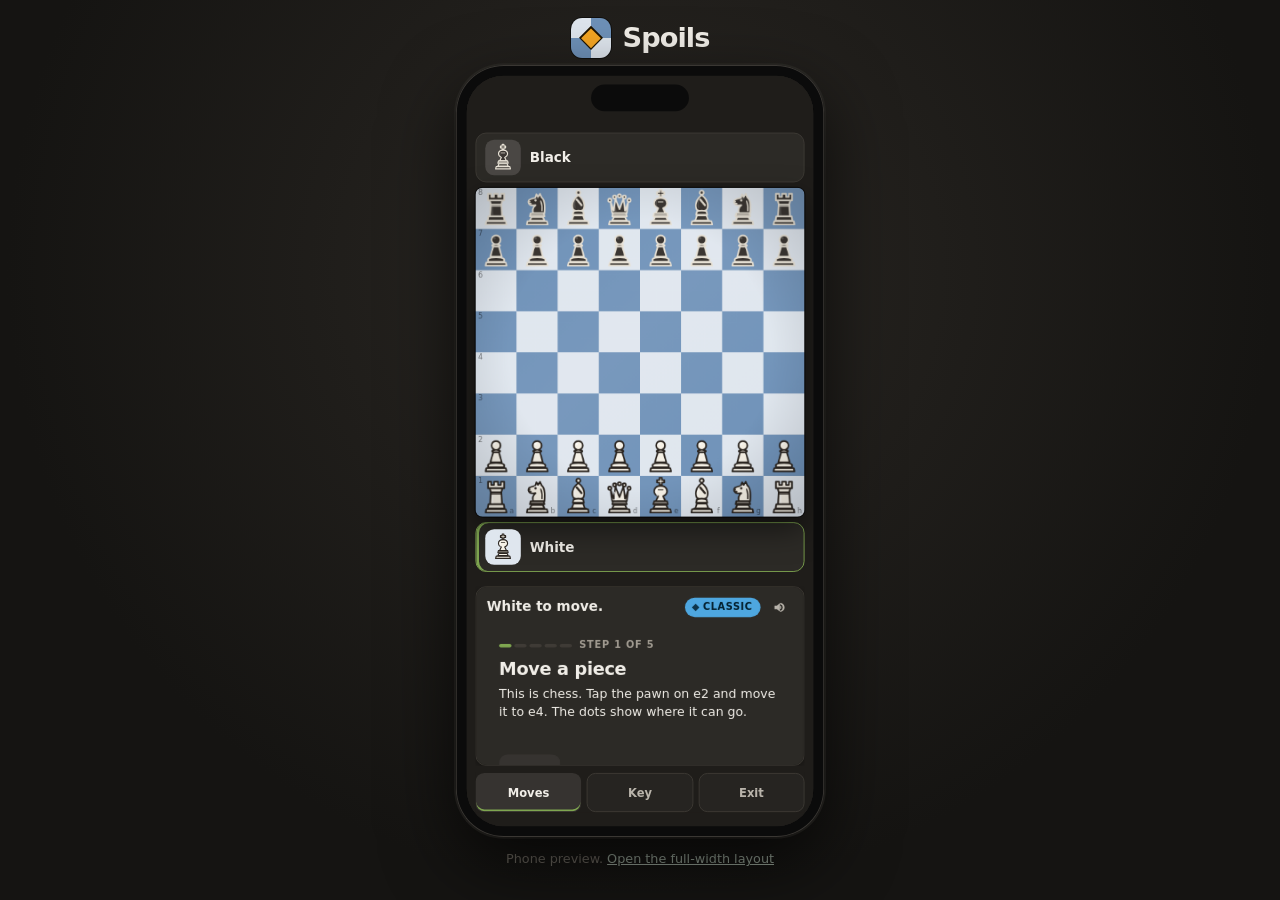
==== commit 4ed408dd: "Game and archived prototype from spoils@2b480cc" ====
--- a/play/index.html
+++ b/play/index.html
@@ -13,8 +13,8 @@
     <link rel="icon" href="./icons/icon-192.png" type="image/png" />
     <link rel="apple-touch-icon" href="./icons/apple-touch-icon.png" />
     <title>Spoils</title>
-    <script type="module" crossorigin src="./assets/index-CYLx1GXl.js"></script>
-    <link rel="stylesheet" crossorigin href="./assets/index-BXLBLS4C.css">
+    <script type="module" crossorigin src="./assets/index-DG84VzC6.js"></script>
+    <link rel="stylesheet" crossorigin href="./assets/index-DT_Ky3-r.css">
   </head>
   <body>
     <svg width="0" height="0" style="position:absolute" aria-hidden="true">
@@ -245,10 +245,6 @@
               </div>
               <div id="p-pool" class="segmented" role="radiogroup" aria-label="Pool"></div>
             </header>
-            <div class="puzzle-filters">
-              <div id="p-kind" class="segmented" role="radiogroup" aria-label="Theme"></div>
-              <div id="p-level" class="segmented" role="radiogroup" aria-label="Difficulty"></div>
-            </div>
             <div class="stats">
               <div class="stat-tile">
                 <div class="stat-label" data-str="puzzle.solvedLabel"></div>
@@ -265,6 +261,10 @@
                 <div class="stat-value"><span id="p-streak"></span><i class="stat-diamond"></i></div>
                 <div id="p-streak-note" class="stat-note"></div>
               </div>
+            </div>
+            <div class="puzzle-filters">
+              <div class="filter-row"><span class="filter-label" data-str="puzzle.themeLabel"></span><div id="p-kind" class="segmented" role="radiogroup" aria-label="Theme"></div></div>
+              <div class="filter-row"><span class="filter-label" data-str="puzzle.levelLabel"></span><div id="p-level" class="segmented" role="radiogroup" aria-label="Difficulty"></div></div>
             </div>
             <div class="puzzle-cards">
               <button id="p-continue" class="feature-card" type="button">
@@ -374,12 +374,15 @@
                   <div class="setting-label"><span data-str="settings.board"></span><span class="setting-help" data-str="settings.boardHelp"></span></div>
                   <div id="s-board" class="swatches" role="radiogroup" aria-label="Board colours"></div>
                 </div>
-                <div class="setting">
-                  <div class="setting-label"><span data-str="settings.theme"></span><span class="setting-help" data-str="settings.themeHelp"></span></div>
-                  <select id="s-theme">
-                    <option value="ledger">Ledger (original set)</option>
-                    <option value="greybox">Greybox (placeholder glyphs)</option>
-                  </select>
+                <div class="setting inline">
+                  <div class="setting-head">
+                    <div class="setting-label"><span data-str="settings.theme"></span></div>
+                    <select id="s-theme">
+                      <option value="ledger">Ledger</option>
+                      <option value="greybox">Greybox</option>
+                    </select>
+                  </div>
+                  <span class="setting-help" data-str="settings.themeHelp"></span>
                 </div>
                 <div class="setting">
                   <div class="setting-label"><span data-str="settings.uiScale"></span><span class="setting-help" data-str="settings.uiScaleHelp"></span></div>
@@ -393,11 +396,13 @@
                   <div id="s-anim" class="segmented" role="radiogroup" aria-label="Animation"></div>
                 </div>
                 <div class="setting">
-                  <div class="setting-label"><span data-str="settings.sound"></span><span class="setting-help" data-str="settings.soundHelp"></span></div>
+                  <div class="setting-head">
+                    <div class="setting-label"><span data-str="settings.sound"></span><span class="setting-help" data-str="settings.soundHelp"></span></div>
+                    <span id="s-volume-value" class="volume-value"></span>
+                  </div>
                   <div class="volume-row">
                     <svg class="volume-icon"><use href="#i-sound"/></svg>
                     <input id="s-volume" type="range" min="0" max="100" step="5" aria-label="Sound volume" />
-                    <span id="s-volume-value" class="volume-value"></span>
                     <button id="s-test" class="btn sm" type="button" data-str="settings.testSound"></button>
                   </div>
                 </div>
--- a/play/assets/index-DT_Ky3-r.css
+++ b/play/assets/index-DT_Ky3-r.css
@@ -0,0 +1 @@
+:root{--bg: #1f1d1a;--bg-2: #262421;--surface: #2c2a26;--surface-2: #363330;--line: #3f3b36;--text: #f1eee8;--text-2: #b9b4ab;--text-3: #a19b91;--accent: #7fa650;--accent-2: #93bb5f;--accent-ink: #10200a;--bonus: #f5a623;--bonus-ink: #1f1400;--classic: #4ea7e0;--custom: #b39ddb;--danger: #ef6b78;--warn: #e0245e;--ok: #55d6a2;--radius: 10px;--radius-sm: 6px;--shadow: 0 8px 24px rgba(0, 0, 0, .35);--shadow-sm: 0 2px 6px rgba(0, 0, 0, .3);--rail: 76px;--side: 340px;--font: "Segoe UI", system-ui, -apple-system, Roboto, "Helvetica Neue", sans-serif}*{box-sizing:border-box}[hidden]{display:none!important}html,body{margin:0;height:100%;background:var(--bg);color:var(--text);font-family:var(--font);line-height:1.4}h1,h2,h3{margin:0;letter-spacing:-.01em}h1{font-size:2.2rem;line-height:1.15}h2{font-size:1.6rem;margin-bottom:6px}p{margin:0 0 12px}.sr-only{position:absolute;width:1px;height:1px;overflow:hidden;clip:rect(0 0 0 0);white-space:nowrap}.hint{color:var(--text-3);font-size:.85rem}.lead{color:var(--text-2);font-size:1.05rem;max-width:60ch}.accent{color:var(--accent-2)}.btn,button{font-family:inherit;font-size:.95rem;font-weight:600;color:var(--text);background:var(--surface-2);border:1px solid transparent;border-radius:var(--radius-sm);padding:9px 16px;cursor:pointer;box-shadow:inset 0 -2px #00000040;transition:background .12s ease,transform .06s ease}.btn:hover,button:hover{background:#403c38}.btn:active,button:active{transform:translateY(1px);box-shadow:none}.btn.primary,button.primary{background:var(--accent);color:var(--accent-ink);box-shadow:inset 0 -3px #00000040}.btn.primary:hover,button.primary:hover{background:var(--accent-2)}.btn.ghost{background:transparent;box-shadow:none;color:var(--text-2)}.btn.ghost:hover{background:var(--surface-2);color:var(--text)}.btn.sm{padding:6px 12px;font-size:.85rem}.btn.xl{padding:14px 32px;font-size:1.15rem;border-radius:var(--radius)}button:disabled{opacity:.45;cursor:default;transform:none}button:focus-visible,select:focus-visible,canvas:focus-visible,input:focus-visible{outline:3px solid rgba(127,166,80,.7);outline-offset:2px}select,input[type=number]{font-family:inherit;font-size:.95rem;background:var(--bg-2);color:var(--text);border:1px solid var(--line);border-radius:var(--radius-sm);padding:8px 10px}input[type=range]{width:100%;accent-color:var(--accent)}.actions{display:flex;gap:8px;flex-wrap:wrap}.shell{display:grid;grid-template-columns:var(--rail) minmax(0,1fr);height:100%}.rail{background:var(--bg-2);border-right:1px solid var(--line);display:flex;flex-direction:column;align-items:stretch;padding:10px 8px;gap:4px}.rail-btn{background:transparent;box-shadow:none;border-radius:var(--radius-sm);padding:8px 4px;display:grid;justify-items:center;gap:3px;color:var(--text-2);font-size:.7rem;font-weight:600}.rail-btn svg{width:22px;height:22px}.rail-btn:hover{background:var(--surface);color:var(--text)}.rail-btn.active{color:var(--text);background:var(--surface);box-shadow:inset 3px 0 0 var(--accent)}.rail-spacer{flex:1}.content{min-width:0;min-height:0;overflow:auto}.screen{min-height:100%}.page{max-width:760px;margin:0 auto;padding:28px 24px 40px}.page.wide{max-width:1040px}.card{background:var(--surface);border:1px solid var(--line);border-radius:var(--radius);padding:14px 16px;box-shadow:var(--shadow-sm)}.card+.card{margin-top:14px}.card-title{font-size:.8rem;font-weight:700;text-transform:uppercase;letter-spacing:.06em;color:var(--text-3);margin-bottom:10px}.row-between{display:flex;justify-content:space-between;align-items:baseline}.stat{font-size:1.05rem;font-weight:600}.play-layout{display:grid;grid-template-columns:minmax(0,1.1fr) minmax(320px,460px);gap:28px;max-width:1120px;margin:0 auto;padding:40px 28px;align-items:start}.hero-eyebrow{color:var(--accent-2);font-weight:700;text-transform:uppercase;letter-spacing:.08em;font-size:.78rem;margin-bottom:10px}.hero h1{margin-bottom:14px}.hero .rule{color:var(--text-2);font-size:1.05rem;max-width:52ch}.hero-actions{display:flex;gap:12px;align-items:center;margin:22px 0 10px;flex-wrap:wrap}.notice-first{background:#7fa65024;border-left:4px solid var(--accent);padding:10px 12px;border-radius:var(--radius-sm);color:var(--text);max-width:52ch}.setup.card{padding:18px}.mode-cards{display:grid;gap:8px;margin-bottom:14px}.mode-card{text-align:left;background:var(--bg-2);border:2px solid var(--line);border-radius:var(--radius);padding:10px 12px;cursor:pointer;display:grid;gap:4px;box-shadow:none}.mode-card:hover{background:#2a2825}.mode-card.selected{border-color:var(--accent);background:#7fa6501a}.mode-card .mode-title{font-size:1.05rem;font-weight:700;display:flex;align-items:center;gap:8px}.mode-tag{font-size:.66rem;font-weight:700;text-transform:uppercase;letter-spacing:.05em;padding:2px 7px;border-radius:999px;background:var(--bonus);color:var(--bonus-ink)}.mode-card.classic .mode-tag{background:var(--classic);color:#04202e}.mode-card.custom .mode-tag{background:var(--custom);color:#1c1230}.mode-tagline{color:var(--text);font-size:.9rem}.mode-dividing{color:var(--text-3);font-size:.8rem}.mode-card:not(.selected) .mode-dividing{display:none}.menu-grid{display:grid;grid-template-columns:1fr 1fr;gap:10px 14px;margin-bottom:14px}.menu-grid label{display:grid;gap:4px;font-size:.8rem;font-weight:600;color:var(--text-3);text-transform:uppercase;letter-spacing:.05em}.menu-grid select{text-transform:none;letter-spacing:0;font-weight:500}.quick{display:grid;grid-template-columns:1fr 1fr;gap:8px;margin-bottom:12px}.quick-btn{display:flex;align-items:center;gap:10px;background:var(--bg-2);box-shadow:none;border:1px solid var(--line);padding:10px 12px;font-weight:600}.quick-btn svg{width:20px;height:20px;color:var(--accent-2)}.quick-btn:hover{border-color:var(--accent)}.menu-actions{display:flex;gap:10px;flex-wrap:wrap;align-items:center;margin-top:8px}.advanced{background:var(--bg-2);border:1px solid var(--custom);border-radius:var(--radius);padding:10px 12px;margin-bottom:12px}.advanced-head{color:var(--text-2);font-size:.85rem;display:flex;flex-wrap:wrap;gap:8px;align-items:center}.advanced-head strong{color:var(--custom)}.flags{display:grid;gap:2px;margin-top:8px;max-height:34vh;overflow:auto}.flag{display:grid;grid-template-columns:1fr auto;align-items:center;gap:8px;padding:5px 0;border-bottom:1px solid var(--line);font-size:.88rem}.flag .help{grid-column:1 / -1;color:var(--text-3);font-size:.76rem}.game-layout{display:grid;grid-template-columns:minmax(0,1fr) var(--side);gap:20px;height:100%;padding:14px 20px;max-width:1400px;margin:0 auto}.board-col{display:grid;grid-template-rows:auto auto minmax(0,1fr) auto;gap:8px;min-height:0;justify-items:center}.board-wrap{display:grid;place-items:center;min-height:0;width:100%}.board-frame{width:min(100%,calc(100vh - 170px));aspect-ratio:1;border-radius:8px;overflow:hidden;box-shadow:0 12px 34px #00000080,0 0 0 1px #0009;background:#000}.board-frame.small{width:min(100%,340px);box-shadow:var(--shadow)}.board-frame.preview{width:min(100%,420px);margin-top:26px;transform:perspective(900px) rotateX(14deg);transform-origin:50% 100%;box-shadow:0 30px 50px #00000080,0 0 0 1px #0009}.board-frame.preview canvas{pointer-events:none}#board,#preview-board,.demo-board{display:block;width:100%;height:100%;touch-action:none}.player-bar{width:min(100%,calc(100vh - 170px));display:flex;align-items:center;gap:12px;padding:6px 10px;background:var(--surface);border:1px solid var(--line);border-radius:var(--radius-sm);min-height:48px}.player-bar .who{font-weight:700;display:flex;align-items:center;gap:10px}.player-bar .who:before{content:attr(data-initial);width:32px;height:32px;border-radius:8px;display:grid;place-items:center;background:var(--surface-2);font-size:1.2rem}.player-bar .sub{color:var(--text-3);font-size:.82rem}.player-bar .captured{margin-left:auto;letter-spacing:-2px;font-size:1.15rem;color:var(--text-2)}.player-bar .adv{color:var(--accent-2);font-weight:700;font-size:.85rem;min-width:2.2em;text-align:right}.player-bar.to-move{border-color:var(--accent);box-shadow:0 0 0 1px #7fa65066}.side-col{display:flex;flex-direction:column;gap:12px;min-height:0}.status{font-weight:700;min-height:1.5em;display:flex;align-items:center;gap:8px;flex-wrap:wrap}.mode{display:inline-block;padding:2px 9px;border-radius:999px;background:var(--bonus);color:var(--bonus-ink);font-size:.72rem;font-weight:800;text-transform:uppercase;letter-spacing:.05em}.mode.classic{background:var(--classic);color:#04202e}.mode.custom{background:var(--custom);color:#1c1230}.banner{margin-top:10px;background:var(--bonus);color:var(--bonus-ink);font-weight:700;padding:10px 12px;border-radius:var(--radius-sm)}.task{margin-top:10px;background:#7fa6501a;border-left:4px solid var(--accent);border-radius:var(--radius-sm);padding:10px 12px;display:grid;gap:8px}.task-title{font-weight:700}.task-feedback{min-height:1.3em;color:var(--ok);font-weight:600}.task-feedback.bad{color:var(--danger)}.desc{margin-top:10px;color:var(--text-2);line-height:1.4;min-height:2.4em}.desc .beat{display:inline-block;font-size:.7rem;font-weight:800;text-transform:uppercase;letter-spacing:.06em;color:var(--bonus);margin-right:8px}.moves-card{display:flex;flex-direction:column;flex:1 1 auto;min-height:140px}.moves{flex:1 1 auto;min-height:0;overflow:auto;font-variant-numeric:tabular-nums;font-size:.92rem;display:grid;grid-template-columns:2.6em 1fr 1fr;align-content:start}.moves>span{padding:4px 8px}.moves .num{color:var(--text-3);background:var(--bg-2)}.moves>span:nth-child(6n+1),.moves>span:nth-child(6n+2),.moves>span:nth-child(6n+3){background:#ffffff06}.moves>span.current{background:#7fa65040;color:var(--text);border-radius:4px}.nav{display:flex;gap:6px;margin-top:8px}.nav-pos{font-size:.78rem;color:var(--text-3);text-transform:none;letter-spacing:0}.legend-card summary{cursor:pointer;font-size:.85rem;color:var(--text-2)}.legend{list-style:none;padding:0;margin:8px 0 0;font-size:.82rem;color:var(--text-2)}.legend li{display:flex;align-items:center;gap:8px;margin:4px 0}.sw{width:20px;height:20px;background:#dfe6ee;position:relative;flex:none;border-radius:3px}.sw.dot:after{content:"";position:absolute;inset:33%;border-radius:50%;background:#00000040}.sw.ring:after{content:"";position:absolute;inset:2px;border-radius:50%;border:3px solid rgba(0,0,0,.25)}.sw.diamond:after{content:"";position:absolute;inset:30%;background:var(--bonus);transform:rotate(45deg)}.sw.dashed:after{content:"";position:absolute;inset:3px;border:3px dashed var(--bonus);transform:rotate(45deg)}.sw.sel{background:#ffd50099}.sw.threat:after{content:"";position:absolute;inset:15%;border-radius:50%;background:radial-gradient(circle,#e0245eb3,#e0245e00)}.sw.hatch{box-shadow:inset 0 0 0 3px var(--warn);background-image:repeating-linear-gradient(45deg,rgba(224,36,94,.4) 0 4px,transparent 4px 8px)}.modal{position:fixed;inset:0;background:#0009;display:grid;place-items:center;z-index:10;backdrop-filter:blur(2px)}.modal-card{background:var(--surface);border:1px solid var(--line);border-radius:14px;padding:24px 28px;min-width:320px;max-width:480px;box-shadow:var(--shadow);text-align:center}.modal-title{font-size:1.6rem;font-weight:800;margin-bottom:6px}.modal-actions{display:flex;gap:10px;margin-top:16px;justify-content:center;flex-wrap:wrap}.results-card .trophy{width:44px;height:44px;color:var(--bonus);margin-bottom:6px}.promo-choices{display:flex;gap:10px;margin:10px 0;justify-content:center}.promo-choices button{font-size:2.2rem;min-width:64px;line-height:1.2}.rules-layout{display:grid;grid-template-columns:minmax(0,1fr) 380px;gap:16px;align-items:start}.demo-wrap{display:grid;justify-items:center;gap:10px}.replay-list{display:grid;gap:6px;max-height:55vh;overflow:auto}.replay-list button{text-align:left;background:var(--bg-2);box-shadow:none;border:1px solid var(--line);font-weight:500}.replay-list button:hover{border-color:var(--accent)}.bindings{display:grid;grid-template-columns:1fr auto auto;gap:6px 12px;align-items:center;font-size:.9rem;margin-bottom:12px}.bindings .keys{font-family:ui-monospace,Consolas,monospace;color:var(--text-3)}.tag{font-size:.8rem;color:var(--text-3);font-weight:400;margin-left:8px}@media (max-width: 1000px){.play-layout,.rules-layout{grid-template-columns:minmax(0,1fr)}.game-layout{grid-template-columns:minmax(0,1fr);height:auto}.board-frame,.player-bar{width:min(100%,calc(100vh - 220px))}}@media (max-width: 640px){.shell{grid-template-columns:1fr;grid-template-rows:minmax(0,1fr) auto}.rail{order:2;flex-direction:row;border-right:0;border-top:1px solid var(--line);padding:6px}.brand,.rail-spacer{display:none}.rail-btn{flex:1}.menu-grid,.quick{grid-template-columns:1fr}.play-layout{padding:20px 16px}}@keyframes screen-in{0%{opacity:0}to{opacity:1}}.screen:not([hidden]){animation:screen-in .18s ease-out}@media (prefers-reduced-motion: reduce){.screen:not([hidden]){animation:none}}.page-head{display:flex;justify-content:space-between;align-items:flex-end;gap:16px;flex-wrap:wrap;margin-bottom:18px}.page-head h2{font-size:1.9rem;margin-bottom:4px}.page-head .lead{margin:0}.segmented{display:inline-flex;background:var(--bg-2);border:1px solid var(--line);border-radius:999px;padding:3px;gap:2px}.segmented .seg{background:transparent;box-shadow:none;border-radius:999px;padding:6px 14px;font-size:.85rem;color:var(--text-2)}.segmented .seg:hover{color:var(--text);background:var(--surface-2)}.segmented .seg.selected{background:var(--surface-2);color:var(--text);box-shadow:0 1px #ffffff0f inset,var(--shadow-sm)}.stats{display:grid;grid-template-columns:repeat(3,minmax(0,1fr));gap:12px;margin-bottom:18px}.stat-tile{background:var(--surface);border:1px solid var(--line);border-radius:var(--radius);padding:14px 16px 12px;display:grid;gap:4px;align-content:start}.stat-label{font-size:.74rem;font-weight:700;text-transform:uppercase;letter-spacing:.06em;color:var(--text-3)}.stat-value{font-size:1.9rem;font-weight:800;line-height:1.1;font-variant-numeric:tabular-nums}.stat-note{color:var(--text-3);font-size:.8rem;min-height:1.2em}.progress{height:6px;border-radius:999px;background:var(--bg-2);overflow:hidden;margin-top:6px}.progress-fill{height:100%;width:0;background:var(--accent);border-radius:inherit;transition:width .3s ease}.puzzle-cards{display:grid;grid-template-columns:1fr 1fr;gap:12px;margin-bottom:16px}.feature-card{display:grid;grid-template-columns:auto minmax(0,1fr) auto;align-items:center;gap:14px;text-align:left;background:var(--surface);border:1px solid var(--line);border-radius:var(--radius);padding:16px 18px;box-shadow:none;transition:border-color .12s ease,transform .12s ease}.feature-card:hover{background:var(--surface);border-color:var(--accent);transform:translateY(-1px)}.feature-card:disabled{opacity:.6}.feature-icon{width:44px;height:44px;border-radius:12px;display:grid;place-items:center;background:#7fa6502e;color:var(--accent-2)}.feature-icon.daily{background:#f5a6232e;color:var(--bonus)}.feature-icon svg{width:24px;height:24px}.feature-card.done .feature-icon.daily{background:#55d6a22e;color:var(--ok)}.feature-title{font-size:1.05rem;font-weight:700}.feature-text{color:var(--text-2);font-size:.88rem;font-weight:500;margin-top:2px}.feature-arrow{width:22px;height:22px;color:var(--text-3)}.feature-card:hover .feature-arrow{color:var(--accent-2)}.rules-text{display:grid;gap:18px;max-width:62ch}.rules-section h3{font-size:.78rem;font-weight:700;text-transform:uppercase;letter-spacing:.06em;color:var(--accent-2);margin-bottom:6px}.rules-section p{color:var(--text);font-size:1rem;line-height:1.55;margin:0}.mode-rows{display:grid;gap:8px}.mode-row{display:grid;grid-template-columns:auto minmax(0,1fr);gap:12px;align-items:start;background:var(--surface);border:1px solid var(--line);border-radius:var(--radius);padding:12px 14px}.mode-row .mode{margin-top:3px}.legend.two-col{display:grid;grid-template-columns:1fr 1fr;gap:4px 16px;font-size:.9rem;color:var(--text)}.legend.two-col li{margin:0}.demo-wrap{position:sticky;top:20px}.demo-caption{color:var(--text-2);font-size:.92rem;margin:0;text-align:center}.empty-state{display:grid;justify-items:center;gap:10px;padding:48px 20px;text-align:center;color:var(--text-2);border:1px dashed var(--line);border-radius:var(--radius)}.empty-state svg{width:40px;height:40px;color:var(--text-3)}.empty-state p{margin:0;max-width:40ch}.replay-list{max-height:none}.replay-row{display:grid;grid-template-columns:96px minmax(0,1.6fr) minmax(0,1fr) minmax(0,1.4fr) auto auto;align-items:center;gap:14px;width:100%;padding:10px 14px;font-weight:500;font-size:.92rem}.replay-row .mode{justify-self:start}.replay-arrow{display:inline-flex;justify-self:end;align-self:center}.replay-players{display:flex;align-items:center;gap:6px;color:var(--text)}.replay-players .mini{width:20px;height:20px}.replay-players .mini+.mini,.replay-players .piece-glyph.mini+.piece-glyph.mini{margin-left:8px}.replay-result{font-weight:700;color:var(--text-2)}.replay-result.w,.replay-result.b{color:var(--text)}.replay-how{color:var(--text-3);font-size:.85rem}.replay-date{color:var(--text-3);font-size:.82rem;font-variant-numeric:tabular-nums}.settings-grid{display:grid;grid-template-columns:1fr 1fr;gap:14px;align-items:start}.settings-section.controls{grid-column:1 / -1}.settings-grid .card+.card{margin-top:0}.setting{display:grid;gap:8px;padding:12px 0;border-top:1px solid var(--line)}.setting:first-of-type{border-top:0;padding-top:4px}.setting-label{display:grid;gap:2px}.setting-label>span:first-child{font-weight:700;font-size:.95rem}.setting-help{color:var(--text-3);font-size:.82rem}.setting select{justify-self:start;min-width:240px}.swatches{display:flex;gap:10px;flex-wrap:wrap}.swatch{display:grid;justify-items:center;gap:6px;background:transparent;box-shadow:none;padding:6px;border-radius:var(--radius);font-size:.8rem;font-weight:600;color:var(--text-2);border:2px solid transparent}.swatch:hover{background:var(--surface-2);color:var(--text)}.swatch.selected{border-color:var(--accent);color:var(--text)}.swatch-tile{width:56px;height:56px;border-radius:8px;box-shadow:0 0 0 1px #0009,var(--shadow-sm)}.volume-row{display:grid;grid-template-columns:auto minmax(0,1fr) auto;align-items:center;gap:12px}.volume-icon{width:22px;height:22px;color:var(--text-2)}.volume-value{font-variant-numeric:tabular-nums;color:var(--text-2);font-size:.9rem;text-align:right}.bindings-grid{display:grid;grid-template-columns:1fr 1fr;gap:24px}.bindings-head{font-size:.78rem;font-weight:700;text-transform:uppercase;letter-spacing:.06em;color:var(--text-3);margin-bottom:8px}.bindings{grid-template-columns:minmax(0,1fr) auto auto;gap:0 12px;margin-bottom:0}.bindings>span,.bindings>button{padding:6px 0;border-bottom:1px solid var(--line);align-self:stretch;display:flex;align-items:center}.bindings>button{justify-content:center}.bindings .keys{gap:4px;color:var(--text-2)}kbd{font-family:ui-monospace,Consolas,monospace;font-size:.78rem;background:var(--bg-2);border:1px solid var(--line);border-bottom-width:2px;border-radius:5px;padding:1px 7px;color:var(--text)}.piece-img{display:inline-block;width:1.5em;height:1.5em;vertical-align:middle;object-fit:contain}.piece-glyph{display:inline-block;line-height:1}.player-bar{gap:10px}.player-bar .avatar{width:36px;height:36px;border-radius:9px;display:grid;place-items:center;background:var(--surface-2);flex:none}.player-bar .avatar.w{background:#dfe6ee}.player-bar .avatar.b{background:#4a4744}.player-bar .avatar-img,.player-bar .piece-glyph.avatar-img{width:30px;height:30px;font-size:1.4rem}.player-bar .names{display:grid;line-height:1.2}.player-bar .who:before{content:none}.player-bar .captured{display:flex;align-items:center;letter-spacing:0;min-height:22px}.player-bar .cap-img,.player-bar .piece-glyph.cap-img{width:22px;height:22px;font-size:1.05rem;margin-left:-7px;filter:drop-shadow(0 1px 1px rgba(0,0,0,.4))}.player-bar .captured>:first-child{margin-left:0}.player-bar .adv{background:#7fa65029;border-radius:999px;padding:1px 8px;min-width:0}.player-bar .adv:empty{display:none}.player-bar.to-move .avatar{box-shadow:0 0 0 2px var(--accent)}.status-card .status{display:flex;justify-content:space-between;align-items:center;gap:10px;font-size:1.05rem}.status-card .status .status-text{min-width:0}.status-card .status .mode{flex:none}.moves-empty{color:var(--text-3);font-size:.88rem;padding:6px 8px}.moves>span{border-radius:4px}.moves>span:not(.num):hover{background:#ffffff0f}.btn.icon{padding:6px 10px;display:grid;place-items:center;flex:1}.btn.icon svg{width:18px;height:18px}.game-actions{margin-top:2px}.promo-choices{gap:12px}.promo-choice{display:grid;justify-items:center;gap:4px;padding:10px 12px 8px;min-width:84px;font-size:.78rem;text-transform:capitalize;background:var(--bg-2);border:2px solid var(--line);box-shadow:none}.promo-choice:hover{border-color:var(--accent);background:var(--bg-2)}.promo-img,.piece-glyph.promo-img{width:56px;height:56px;font-size:2.4rem}.results-figure{display:flex;justify-content:center;gap:6px;margin-bottom:8px}.results-img,.piece-glyph.results-img{width:72px;height:72px;font-size:3rem;filter:drop-shadow(0 6px 10px rgba(0,0,0,.45))}@media (max-width: 1000px){.settings-grid,.puzzle-cards,.bindings-grid{grid-template-columns:1fr}.demo-wrap{position:static}.replay-row{grid-template-columns:96px minmax(0,1fr) auto}.replay-how,.replay-date{grid-column:2}.replay-arrow{display:inline-flex;grid-column:3;grid-row:1 / -1;align-self:center}}@media (max-width: 640px){.stats{grid-template-columns:1fr}}html,body{touch-action:manipulation;-webkit-tap-highlight-color:transparent;overscroll-behavior:none}@supports (height: 100dvh){.shell{height:100dvh}}@media (pointer: coarse),(max-width: 640px){.btn,button,select{min-height:44px}.btn.sm{min-height:40px}.segmented .seg,.rail-btn,.swatch,.promo-choice,.mode-card,.moves>span{min-height:0}.rail-btn{padding:10px 4px}.moves>span{padding:8px}.legend-card summary{padding:6px 0}}@media (max-width: 640px){.rail{padding-bottom:calc(6px + env(safe-area-inset-bottom));padding-left:calc(6px + env(safe-area-inset-left));padding-right:calc(6px + env(safe-area-inset-right))}.content{padding-top:env(safe-area-inset-top)}.game-layout{padding:8px 10px 0;gap:10px}.board-col{gap:6px}.board-frame,.player-bar{width:100%}.board-frame{border-radius:6px}.player-bar{min-height:44px;padding:4px 8px}.player-bar .sub{font-size:.76rem}.side-col{gap:10px;padding-bottom:12px}.status-card .status{font-size:1rem}.moves-card{min-height:120px;max-height:40vh}.game-actions{position:sticky;bottom:0;z-index:2;background:var(--bg);padding:8px 0;margin-top:0;box-shadow:0 -8px 12px -8px #0009}.game-actions .btn{flex:1 1 auto}.page{padding:18px 14px 32px}.page-head{margin-bottom:14px}.page-head h2{font-size:1.6rem}.hero h1{font-size:1.85rem}.hero .rule{font-size:.98rem}.hero-actions .btn.xl{flex:1 1 auto;padding:14px 20px}.board-frame.preview{margin-top:18px;transform:perspective(700px) rotateX(10deg)}.modal-card{min-width:0;width:min(92vw,480px);padding:20px 18px}.promo-choices{flex-wrap:wrap}.promo-choice{min-width:0;flex:1 1 40%}.replay-row{padding:10px;gap:6px 12px}.setting select{min-width:0;width:100%}.segmented{display:flex;max-width:100%}.segmented .seg{flex:1 1 auto;padding:6px 8px}.swatch-tile{width:48px;height:48px}.volume-row{grid-template-columns:auto minmax(0,1fr) auto}}@media (max-height: 480px) and (orientation: landscape){.game-layout{grid-template-columns:minmax(0,1fr) minmax(220px,300px);height:100%;padding:6px 10px;gap:10px}.board-frame,.player-bar{width:min(100%,calc(100vh - 110px))}.player-bar{min-height:36px;padding:2px 8px}.player-bar .avatar{width:28px;height:28px}.rail{order:0;flex-direction:column;border-top:0;border-right:1px solid var(--line)}}.btn.mobile-only{display:none}@media (max-width: 640px){body.in-game .rail{display:none}#screen-game{height:100%;min-height:0}.game-layout{height:100%;grid-template-rows:auto minmax(0,1fr);overflow:hidden;padding:8px 10px calc(8px + env(safe-area-inset-bottom))}.board-frame,.player-bar{width:100%}@supports (height: 100dvh){.board-frame,.player-bar{width:min(100%,calc(100dvh - 366px - env(safe-area-inset-bottom)))}}.side-col{display:grid;grid-template-rows:minmax(0,1fr) auto auto;gap:8px;min-height:0;padding-bottom:0}.status-card{min-height:0;overflow:auto;padding:10px 12px}.status-card .status{gap:8px;font-size:.95rem}.legend{display:grid;grid-template-columns:1fr 1fr;gap:6px 10px;font-size:.78rem;line-height:1.2;margin-top:0;white-space:nowrap}.legend li{margin:0;gap:6px}.legend .sw{width:16px;height:16px}.legend-card summary{display:none}.status-card .desc{margin-top:6px;font-size:.9rem;min-height:0}.banner{margin-top:6px;padding:8px 10px;font-size:.9rem}.btn.mobile-only{display:inline-flex;align-items:center;justify-content:center}body.teaching .moves-card{display:none}@supports (height: 100dvh){body.teaching .board-frame,body.teaching .player-bar{width:min(100%,calc(100dvh - 396px))}body.reviewing .board-frame,body.reviewing .player-bar,body.reviewing .eval-bar{width:min(100%,calc(100dvh - 430px))}}.game-actions{position:static;box-shadow:none;padding:0;gap:6px;flex-wrap:nowrap}.game-actions .btn{flex:1 1 0;min-width:0;padding:10px 2px;font-size:.78rem;white-space:nowrap;overflow:hidden;text-overflow:ellipsis}.nav{margin-top:0}}.phone-stage{position:fixed;inset:0;display:grid;grid-template-rows:minmax(0,1fr) auto;place-items:center;background:radial-gradient(ellipse at 50% 30%,#2a2723,#151412 70%);overflow:hidden}.phone{position:relative;border-radius:54px;background:#0b0b0b;padding:12px;box-shadow:0 30px 80px #000000b3,0 0 0 2px #2c2a26,inset 0 0 0 1px #3a3733;transform-origin:50% 50%}.phone:before{content:"";position:absolute;top:22px;left:50%;width:110px;height:30px;transform:translate(-50%);border-radius:20px;background:#0b0b0b;z-index:2;pointer-events:none}.phone-screen{display:block;width:100%;height:100%;border:0;border-radius:42px;background:#1f1d1a}.phone-caption{margin:0;padding:10px 0 16px;color:#6f6a62;font-size:.8rem}.phone-caption a{color:#9aa79a}html.inapp .content{padding-top:56px}@media (max-width: 640px){@supports (height: 100dvh){html.inapp .board-frame,html.inapp .player-bar{width:min(100%,calc(100dvh - 318px))}}}.home{max-width:520px;margin:0 auto;padding:12px 14px 28px;display:grid;gap:12px}.home-head{display:flex;justify-content:space-between;align-items:center;padding:2px 2px 0}.home-brand{display:flex;align-items:center;gap:10px;font-weight:800;font-size:1.15rem;letter-spacing:-.01em}.home-chip{font-size:.76rem;font-weight:600;color:var(--text-2);background:var(--surface);border:1px solid var(--line);border-radius:999px;padding:4px 10px}.home-chip:empty{display:none}.hero-card{position:relative;background:linear-gradient(180deg,#312d28,#22201c);border:1px solid var(--line);border-radius:16px;padding:14px 0 0 16px;overflow:hidden;display:grid;grid-template-columns:minmax(0,1fr) auto;grid-template-rows:auto auto;column-gap:8px;align-items:end}.hero-card .hero-eyebrow{grid-column:1;align-self:start;margin:0 0 6px;font-size:.64rem;letter-spacing:.06em;white-space:nowrap}.hero-card h1{grid-column:1;align-self:start;font-size:1.35rem;line-height:1.15;margin:0 0 14px;text-wrap:balance}.hero-card .board-frame.preview{grid-column:2;grid-row:1 / span 2;width:176px;margin:6px 10px -10px 0;transform:perspective(700px) rotateX(16deg);transform-origin:50% 100%;box-shadow:0 18px 30px #00000080,0 0 0 1px #0009}.home .notice-first{margin:0;max-width:none}.play-card{display:grid;gap:12px;padding:14px}.mode-seg{display:flex}.mode-seg .seg{flex:1 1 0}.mode-seg .seg.selected.mayhem{color:var(--bonus)}.mode-seg .seg.selected.classic{color:var(--classic)}.mode-seg .seg.selected.custom{color:var(--custom)}.mode-blurb{margin:0;color:var(--text-2);font-size:.86rem;line-height:1.4}.play-card .menu-grid,.play-card .advanced{margin:0}.play-card .hero-actions{margin:0;display:grid;gap:8px}.play-card .btn.xl{width:100%}.home .quick{grid-template-columns:1fr 1fr;gap:10px;margin:0}.home .quick-btn{display:grid;grid-template-columns:auto minmax(0,1fr);grid-template-rows:auto auto;gap:2px 12px;align-items:center;text-align:left;padding:12px;border-radius:var(--radius);background:var(--surface);min-height:64px}.home .quick-btn svg{grid-row:1 / span 2;width:26px;height:26px}.home .quick-btn .q-sub{color:var(--text-3);font-size:.74rem;font-weight:500;white-space:nowrap;overflow:hidden;text-overflow:ellipsis}.home-foot{margin:0;text-align:center}.btn.link{background:none;box-shadow:none;padding:4px 8px;min-height:0;color:var(--text-3);font-size:.78rem;font-weight:600}.btn.link:hover{background:none;color:var(--text)}.side-panel{display:contents}.btn.tab[aria-pressed=true]{background:var(--surface-2);color:var(--text);box-shadow:inset 0 -2px 0 var(--accent)}@media (max-width: 640px){.side-panel{display:flex;flex-direction:column;gap:8px;min-height:0;overflow:hidden}.side-panel .card+.card{margin-top:0}.status-card{flex:0 1 auto;min-height:0;overflow:auto}.moves-card,.legend-card{flex:1 1 0;min-height:0;max-height:none;overflow:auto;padding:10px 12px}.side-col[data-panel=moves] .legend-card,.side-col[data-panel=marks] .moves-card{display:none}.legend-card summary{list-style:none;pointer-events:none;font-weight:700;color:var(--text)}.moves{flex:none;overflow:visible;font-size:.86rem}.moves>span{padding:5px 8px}.legend-card{padding:8px 12px}}.confirm-text{font-size:1.1rem;font-weight:700;margin-bottom:4px}.btn.primary.danger{background:var(--danger);color:#2b0d10}.btn.primary.danger:hover{background:#ea6a78}#board{cursor:grab}.home-level{display:grid;gap:5px;justify-items:end}.level-meter{width:120px;height:4px;border-radius:999px;background:var(--surface-2);overflow:hidden}.level-fill{height:100%;width:0;background:var(--accent);transition:width .4s ease}.swatch.locked{opacity:.55;cursor:default}.swatch.locked .swatch-tile{filter:grayscale(.6)}.swatch-lock{font-size:.66rem;color:var(--text-3);font-weight:500}.results-xp{color:var(--accent-2);font-weight:700;font-size:.9rem;min-height:1.2em;margin-bottom:8px}.results-xp:empty{display:none}.results-board{width:min(100%,200px);aspect-ratio:1;margin:0 auto 6px;border-radius:6px;overflow:hidden;box-shadow:0 6px 18px #00000080,0 0 0 1px #0009}.results-board canvas{display:block;width:100%;height:100%}.eval-bar{width:min(100%,calc(100vh - 170px));height:6px;border-radius:999px;background:#3b3632;overflow:hidden;box-shadow:inset 0 0 0 1px #00000080}.eval-fill{height:100%;width:50%;background:#f6f1e6;transition:width .35s ease}@media (max-width: 640px){.eval-bar{width:100%}}.review{margin-top:8px;display:grid;gap:8px}.review-progress{display:grid;gap:4px}.review-progress .progress{margin-top:0}.review-progress span,.review-label{font-size:.72rem;font-weight:700;text-transform:uppercase;letter-spacing:.06em;color:var(--text-3)}.review-chips{display:flex;align-items:center;gap:6px;overflow-x:auto;scrollbar-width:none;padding-bottom:2px}.review-chips::-webkit-scrollbar{display:none}.review-chips .review-label{flex:none;white-space:nowrap}.desc.clamp{display:-webkit-box;-webkit-line-clamp:2;-webkit-box-orient:vertical;overflow:hidden}.review-chip{font-variant-numeric:tabular-nums;padding:4px 10px;min-height:0;flex:none;white-space:nowrap}.moves>span{position:relative;cursor:default}.badge{display:inline-block;width:8px;height:8px;border-radius:50%;margin-left:6px;vertical-align:middle}.badge.best{background:var(--ok)}.badge.good{background:var(--classic)}.badge.miss{background:var(--bonus)}.badge.blunder{background:var(--danger)}@media (max-width: 640px){.review{margin-top:6px;gap:6px}.review-chip{padding:3px 8px;font-size:.74rem;min-height:0}.nav{gap:6px}.nav .btn.icon{min-height:34px;padding:4px 8px}.nav .btn.icon svg{width:16px;height:16px}.status-card .desc.clamp{font-size:.84rem;margin-top:4px}.status-card .review{margin-top:4px}}.results-suggest{display:flex;align-items:center;justify-content:center;gap:10px;flex-wrap:wrap;margin:0 0 10px;padding:8px 10px;border-radius:var(--radius-sm);background:#7fa6501f;font-size:.9rem}.desc-note{margin-top:6px;color:var(--text)}.desc .beat.danger{color:var(--danger)}.player-bar .clock{font-variant-numeric:tabular-nums;font-weight:700;font-size:.95rem;background:var(--bg-2);color:var(--text-2);padding:3px 9px;border-radius:6px;margin-left:4px}.player-bar .clock:empty{display:none}.player-bar .clock.active{background:var(--surface-2);color:var(--text);box-shadow:inset 0 0 0 1px var(--accent)}.player-bar .clock.low{color:var(--danger)}.clock-row{display:flex;align-items:center;gap:10px}.clock-label{font-size:.8rem;font-weight:600;color:var(--text-3);text-transform:uppercase;letter-spacing:.05em}.clock-row .segmented{flex:1 1 auto;display:flex}.clock-row .seg{flex:1 1 0;padding:6px 4px}.puzzle-filters{display:flex;flex-wrap:wrap;gap:10px;margin-bottom:14px}.puzzle-filters .segmented{display:flex}.puzzle-filters .seg{flex:1 1 auto}@media (max-width: 640px){.puzzle-filters{flex-direction:column}}.home-chips{display:flex;gap:6px}.home-chip.streak{color:var(--bonus);border-color:#f5a62366}.home-chip.streak.badge-2{color:#d9dde3}.home-chip.streak.badge-3{color:#ffd45a}.ladder-card{display:grid;gap:8px}.ladder-help{margin:0;color:var(--text-3);font-size:.8rem}.ladder{display:grid;gap:8px}.ladder-row{display:grid;grid-template-columns:28px 70px minmax(0,1fr) auto;align-items:center;gap:10px;font-size:.86rem}.ladder-row .progress{margin-top:0}.ladder-row.done .progress-fill{background:var(--bonus)}.ladder-avatar{width:28px;height:28px;border-radius:8px;background:var(--surface-2);display:grid;place-items:center}.ladder-avatar .mini{width:22px;height:22px}.ladder-name{font-weight:700}.ladder-count{color:var(--text-3);font-variant-numeric:tabular-nums;min-width:3.2em;text-align:right}.ladder-row.done .ladder-count{color:var(--bonus);font-weight:700}.player-bar .avatar.frame-bronze{box-shadow:0 0 0 2px #b8763a}.player-bar .avatar.frame-silver{box-shadow:0 0 0 2px #cfd4da}.player-bar .avatar.frame-gold{box-shadow:0 0 0 2px #ffd45a,0 0 10px #ffd45a80}.player-bar.to-move .avatar.frame-bronze,.player-bar.to-move .avatar.frame-silver,.player-bar.to-move .avatar.frame-gold{box-shadow:0 0 0 2px var(--accent),0 0 0 4px #00000080}.status-right{display:flex;align-items:center;gap:6px;flex:none}.btn.icon.mute{width:30px;min-height:30px;padding:0;color:var(--text-2);background:transparent;box-shadow:none}.btn.icon.mute svg{width:16px;height:16px}.btn.icon.mute.muted{color:var(--text-3);text-decoration:line-through;opacity:.6}.board-frame{position:relative}.drag-hint{position:absolute;inset:0;pointer-events:none;z-index:3}.drag-finger{position:absolute;left:56.25%;top:81.25%;width:26px;height:26px;margin:-13px 0 0 -13px;border-radius:50%;background:#ffffffe6;box-shadow:0 0 0 6px #ffffff47,0 4px 10px #00000080;animation:drag-demo 2.6s ease-in-out infinite}.drag-label{position:absolute;left:50%;top:92%;transform:translate(-50%);background:#141210e6;color:#f1eee8;font-size:.78rem;font-weight:600;padding:5px 10px;border-radius:999px;white-space:nowrap}@keyframes drag-demo{0%{top:81.25%;opacity:0}12%{opacity:1}55%{top:56.25%;opacity:1}75%{top:56.25%;opacity:1}to{top:56.25%;opacity:0}}@media (prefers-reduced-motion: reduce){.drag-finger{animation:none;top:68%}}@media (min-width: 641px) and (max-width: 999px) and (orientation: portrait){.game-layout{grid-template-columns:minmax(0,1fr);height:100%;grid-template-rows:auto minmax(0,1fr);max-width:820px;padding:14px 18px calc(14px + env(safe-area-inset-bottom));overflow:hidden}.board-frame,.player-bar,.eval-bar{width:100%}.side-col{display:grid;grid-template-rows:minmax(0,1fr) auto auto;gap:10px;min-height:0}.side-panel{display:grid;grid-template-columns:minmax(0,1fr) minmax(0,1fr);gap:10px;align-items:start;min-height:0;overflow:hidden}.side-panel .card+.card{margin-top:0}.status-card{grid-column:1;overflow:auto}.moves-card,.legend-card{grid-column:2;grid-row:1;min-height:0;overflow:auto}.side-col[data-panel=moves] .legend-card,.side-col[data-panel=marks] .moves-card{display:none}.legend-card summary{display:none}.legend{display:grid;grid-template-columns:1fr 1fr;gap:6px 12px}.btn.mobile-only{display:inline-flex;align-items:center;justify-content:center}.home,.page{max-width:680px}.rail{padding:12px 8px}}@media (min-width: 641px) and (max-width: 999px) and (orientation: landscape){.game-layout{grid-template-columns:minmax(0,1fr) minmax(260px,320px);grid-template-rows:minmax(0,1fr);height:100%;padding:10px 14px;overflow:hidden}.board-frame,.player-bar,.eval-bar{width:min(100%,calc(100vh - 130px))}.side-col{display:grid;grid-template-rows:minmax(0,1fr) auto auto;gap:8px;min-height:0}.side-panel{display:flex;flex-direction:column;gap:8px;min-height:0;overflow:hidden}.status-card{flex:none}.moves-card,.legend-card{flex:1 1 0;min-height:0;overflow:auto}.side-col[data-panel=moves] .legend-card,.side-col[data-panel=marks] .moves-card{display:none}.legend-card summary{display:none}.btn.mobile-only{display:inline-flex;align-items:center;justify-content:center}}@media (prefers-contrast: more){:root{--text-2: #ddd8d0;--text-3: #c2bcb2;--line: #6a645c}.card,.stat-tile,.feature-card,.mode-row,.segmented,.btn,button,select{border-color:var(--line)}}.segmented .seg:focus-visible,.swatch:focus-visible,.quick-btn:focus-visible,.feature-card:focus-visible,.replay-row:focus-visible{outline:3px solid rgba(147,187,95,.85);outline-offset:2px}.segmented .seg.empty{opacity:.35;cursor:default;text-decoration:line-through}.segmented .seg.empty:hover{background:transparent;color:var(--text-2)}.share-note{margin-top:8px;font-size:.8rem;color:var(--text-2);display:grid;gap:6px}.share-note input{width:100%;font-family:ui-monospace,Consolas,monospace;font-size:.72rem;background:var(--bg-2);color:var(--text);border:1px solid var(--line);border-radius:var(--radius-sm);padding:6px 8px}.mode,.beat{display:inline-flex;align-items:center;gap:5px;font-weight:800;text-transform:uppercase;letter-spacing:.06em;white-space:nowrap}.mode{height:22px;padding:0 9px;border-radius:999px;font-size:.69rem}.mode>i{width:6px;height:6px;background:currentColor;transform:rotate(45deg);flex:none;opacity:.85}.desc .beat{height:20px;padding:0 7px;border-radius:5px;font-size:.66rem;background:var(--bonus);color:var(--bonus-ink);margin-right:8px;vertical-align:1px}.desc .beat>i{width:6px;height:6px;background:currentColor;transform:rotate(45deg);flex:none}.desc .beat.danger{background:var(--danger);color:#2b0d10}.desc .beat.danger>i{width:8px;height:8px;transform:none;background:repeating-linear-gradient(45deg,currentColor 0 1.5px,transparent 1.5px 3.5px)}.player-bar{min-height:56px;gap:10px;padding:0 10px;border-radius:12px}.player-bar .avatar{position:relative;width:40px;height:40px;border-radius:10px}.player-bar .avatar-img,.player-bar .piece-glyph.avatar-img{width:32px;height:32px}.player-bar .who{font-weight:800;font-size:.95rem}.player-bar .sub{font-size:.79rem}.player-bar.to-move{box-shadow:inset 3px 0 0 var(--accent)}.player-bar.to-move .avatar{box-shadow:none}.player-bar .avatar.frame-bronze,.player-bar.to-move .avatar.frame-bronze{box-shadow:0 0 0 2px #b8763a}.player-bar .avatar.frame-silver,.player-bar.to-move .avatar.frame-silver{box-shadow:0 0 0 2px #cfd4da}.player-bar .avatar.frame-gold,.player-bar.to-move .avatar.frame-gold{box-shadow:0 0 0 2px #ffd45a}.frame-badge{position:absolute;right:-4px;bottom:-4px;width:14px;height:14px;border-radius:50%;border:2px solid var(--surface)}.avatar.frame-bronze .frame-badge{background:#b8763a}.avatar.frame-silver .frame-badge{background:#cfd4da}.avatar.frame-gold .frame-badge{background:#ffd45a}.player-bar .adv{background:none;border:1.5px solid rgba(127,166,80,.6);border-radius:999px;padding:1px 8px;font-size:.79rem;line-height:16px}.player-bar .clock{height:34px;display:inline-flex;align-items:center;padding:0 10px;border-radius:8px;font-size:1rem;background:var(--bg-2);color:var(--text-3)}.player-bar .clock.active{background:var(--surface-2);color:var(--text);box-shadow:inset 0 0 0 2px var(--accent)}.status-card,.moves-card,.legend-card{border-radius:12px}.status-card{padding:8px 12px 10px}.status-card .status{font-size:.95rem;font-weight:800}.desc{font-size:.86rem;line-height:1.35;color:var(--text)}.desc-note{color:var(--text-2)}.moves-card{padding:10px 12px}.moves-card .card-title{font-size:.69rem;letter-spacing:.08em;margin-bottom:6px}.moves{font-size:.86rem;row-gap:2px}.moves>span{padding:3px 8px}.moves .num{padding:3px 6px;background:none;color:var(--text-3)}.moves>span:nth-child(6n+1),.moves>span:nth-child(6n+2),.moves>span:nth-child(6n+3){background:none}.moves>span.current{background:#f5a6232e;border-radius:5px}.move-bonus{display:inline-block;width:7px;height:7px;margin-left:6px;background:var(--bonus);transform:rotate(45deg);vertical-align:middle}.game-actions .btn{height:44px;min-height:44px;border-radius:10px;font-size:.81rem;font-weight:700;background:var(--bg-2);border:1px solid var(--line);color:var(--text-2);box-shadow:none}.game-actions .btn:hover{color:var(--text);background:var(--surface-2)}.game-actions .btn.tab[aria-pressed=true]{background:var(--surface-2);color:var(--text);border-color:transparent;box-shadow:inset 0 -2px 0 var(--accent)}.game-actions .btn.primary{background:var(--accent);color:var(--accent-ink);border-color:transparent}.board-frame{border-radius:8px;box-shadow:0 0 0 1px #0009,0 14px 34px #00000080}.home-chip.streak{display:inline-flex;align-items:center;gap:6px;height:28px;background:none;border:1px solid rgba(245,166,35,.45);color:var(--bonus);font-weight:700}.home-chip.streak:before{content:"";width:7px;height:7px;background:currentColor;transform:rotate(45deg)}#m-stats.home-chip{display:inline-flex;align-items:center;gap:8px;height:28px}.home-level{align-items:center}.home-level .level-meter{display:none}#m-stats.home-chip:after{content:"";width:36px;height:4px;border-radius:999px;background:linear-gradient(to right,var(--accent) var(--level, 0%),var(--surface-2) 0)}.hero-card{border-radius:16px;grid-template-columns:minmax(0,1fr);padding:16px 16px 0}.hero-card .hero-eyebrow,.hero-card h1{grid-column:1}.hero-card h1{font-size:1.6rem;line-height:1.1;letter-spacing:-.02em;margin-bottom:10px}.hero-card .board-frame.preview{grid-column:1;grid-row:auto;width:100%;margin:0;transform:none;border-radius:8px;box-shadow:0 0 0 1px #0009,0 10px 24px #0006}.beats{grid-column:1;list-style:none;display:grid;grid-template-columns:1fr 1fr 1fr;gap:8px;margin:0;padding:14px 0 16px}.beats li{display:grid;grid-template-columns:auto minmax(0,1fr);gap:8px;align-items:start}.beat-mark{width:22px;height:22px;display:grid;place-items:center;flex:none}.beat-mark.step{border-radius:50%;border:3px solid rgba(255,255,255,.35);font-size:.69rem;font-weight:800}.beat-mark.diamond:before{content:"";width:14px;height:14px;background:var(--bonus);transform:rotate(45deg)}.beat-mark.dashed:before{content:"";width:16px;height:16px;border:3px dashed var(--bonus);transform:rotate(45deg)}.beat-body{font-size:.78rem;line-height:1.3;display:grid}.beat-body b{font-weight:700}.beat-body span{color:var(--text-3)}.play-card{border-radius:14px}.field{display:grid;gap:6px}.field-label{font-size:.69rem;font-weight:700;color:var(--text-3);text-transform:uppercase;letter-spacing:.08em}.field-rows{display:grid;grid-template-columns:auto minmax(0,1fr);gap:8px 12px;align-items:center}.field-rows .segmented{display:flex}.field-rows .seg{flex:1 1 0;padding:0 6px;line-height:30px}.opponents{display:grid;grid-template-columns:repeat(4,1fr);gap:6px}.opponent{display:grid;justify-items:center;gap:4px;padding:8px 4px 6px;min-height:44px;border-radius:10px;border:1px solid var(--line);background:var(--bg-2);box-shadow:none}.opponent.selected{border:2px solid var(--accent);padding:7px 3px 5px}.opponent-face{width:34px;height:34px;display:grid;place-items:center;border-radius:7px}.opponent-face.easy{border-radius:50%;background:#e9e5cf}.opponent-face.medium{background:#6e91b8}.opponent-face.hard{background:#3b3632;box-shadow:inset 0 0 0 2px var(--bonus)}.opponent-face.friend{border-radius:50%;border:2px dashed var(--text-3);color:var(--text-2);font-size:1rem;font-weight:700}.opponent-img,.piece-glyph.opponent-img{width:26px;height:26px;font-size:1.2rem}.opponent-name{font-size:.75rem;font-weight:700}.opponent-sub{font-size:.63rem;color:var(--text-3)}.play-card .btn.primary.xl{height:52px;border-radius:12px;font-size:1.13rem;font-weight:800;letter-spacing:-.01em;padding:0}.home .quick-btn{border-radius:12px;min-height:64px;padding:12px 14px}.home .quick-btn svg{width:24px;height:24px;color:var(--text-2)}.home .quick-btn span:not(.q-sub){font-size:.95rem;font-weight:700}.segmented .seg.mode-card{border:0;background:transparent;padding:6px 10px}.segmented .seg.mode-card>i{display:none;width:8px;height:8px;background:var(--bonus);transform:rotate(45deg);margin-right:6px}.segmented .seg.mode-card.selected{background:var(--surface-2);color:var(--text)}.segmented .seg.mode-card.selected>i{display:inline-block}.segmented .seg.mode-card.selected.classic>i{background:var(--classic)}.segmented .seg.mode-card.selected.custom>i{background:var(--custom)}.mode-seg .seg{display:inline-flex;align-items:center;justify-content:center}.page-head h2{font-size:1.6rem;font-weight:800;letter-spacing:-.02em}.page-head .lead{font-size:.84rem}.page-head{min-height:44px}.stat-tile{border-radius:12px;padding:12px 12px 10px;gap:2px}.stat-label{font-size:.69rem;letter-spacing:.08em}.stat-value{font-size:1.75rem;line-height:1.1;display:flex;align-items:center;gap:6px}.stat-value small{font-size:.81rem;font-weight:600;color:var(--text-3)}.stat-diamond{width:9px;height:9px;background:var(--bonus);transform:rotate(45deg)}.stat-diamond:only-child{display:none}.stat-note{font-size:.72rem;line-height:1.3}.progress{height:5px;background:var(--bg-2)}.puzzle-filters{gap:8px}.puzzle-filters .segmented{flex:1 1 auto}.puzzle-filters .seg{line-height:32px;padding:0 10px}.feature-card{border-radius:14px;padding:14px 16px;gap:14px;min-height:44px}.feature-icon{width:48px;height:48px;border-radius:12px;background:var(--bg-2);border:1px solid var(--line);color:var(--text)}.feature-icon:not(.daily) svg{display:none}.feature-icon:not(.daily):after{content:"";width:22px;height:22px;background:var(--bonus);transform:rotate(45deg)}.feature-icon.daily{background:var(--bg-2);color:var(--text)}.feature-title{font-size:1rem;font-weight:800;letter-spacing:-.01em}.feature-text{font-size:.81rem;color:var(--text-2)}.feature-arrow{color:var(--text-3)}.results-card{border-radius:18px;padding:20px 18px 16px;box-shadow:0 24px 60px #0009;position:relative;overflow:hidden}.results-card:before{content:"";position:absolute;inset:0 0 auto;height:3px;background:var(--bonus)}.modal{background:#141311b8}.results-figure{align-items:flex-end;gap:2px}.results-img,.piece-glyph.results-img{width:72px;height:72px}.results-img.toppled,.results-img.second,.piece-glyph.results-img.toppled,.piece-glyph.results-img.second{width:40px;height:40px;font-size:1.7rem;opacity:.6}.results-img.toppled{transform:rotate(78deg) translate(4px,-4px);filter:drop-shadow(0 3px 4px rgba(0,0,0,.5))}.results-card .modal-title{font-size:1.75rem;font-weight:800;letter-spacing:-.02em;line-height:1.05}.results-card p{color:var(--text-2);font-size:.88rem}.results-xp{display:inline-flex;align-items:center;gap:10px;height:30px;padding:0 12px;border-radius:999px;background:var(--bg-2);border:1px solid var(--line);color:var(--text);font-size:.81rem;font-weight:700;margin:0 auto 10px}.results-suggest{display:grid;grid-template-columns:auto minmax(0,1fr) auto;align-items:center;gap:10px;text-align:left;padding:8px 8px 8px 10px;border-radius:12px;background:var(--bg-2);border:1px solid var(--line)}.results-suggest #r-suggest{height:44px;padding:0 14px;border-radius:10px;font-size:.81rem;font-weight:800}.results-board{width:min(100%,196px);border-radius:8px;box-shadow:0 8px 20px #00000080,0 0 0 1px #0009}.modal-actions{display:grid;grid-template-columns:1fr 1fr;gap:8px}.modal-actions .btn{height:44px;border-radius:10px;font-size:.84rem;font-weight:700;padding:0 8px;line-height:1.1;background:var(--surface-2);box-shadow:none}.modal-actions .btn.primary{height:48px;border-radius:12px;font-size:.94rem;font-weight:800;background:var(--accent);color:var(--accent-ink)}.modal-actions .btn.primary:hover{background:var(--accent-2)}.modal-actions #r-menu{grid-column:1 / -1;background:none;color:var(--text-2);font-weight:600;font-size:.88rem}.badge{width:12px;height:12px;margin-left:6px;display:inline-grid;place-items:center;vertical-align:-2px}.badge.best{border-radius:50%;background:var(--ok)}.badge.best:after{content:"";width:5px;height:3px;border-left:1.5px solid var(--accent-ink);border-bottom:1.5px solid var(--accent-ink);transform:rotate(-45deg) translate(.5px,-.5px)}.badge.good{border-radius:50%;background:none;border:2.5px solid var(--classic)}.badge.miss{background:var(--bonus);transform:rotate(45deg);width:10px;height:10px}.badge.blunder{border-radius:2px;background:var(--danger);color:#fff;font-size:10px;font-weight:900;line-height:1}.badge.blunder:after{content:"×"}.moves>span{display:inline-flex;align-items:center;gap:2px}.side-col[data-panel] .moves>span.current{background:var(--surface-2)}.review-chips{gap:6px}.review-chip{display:inline-flex;align-items:center;gap:6px;height:28px;padding:0 9px;border-radius:8px;background:var(--surface-2);border:0;box-shadow:inset 0 0 0 1px #ffffff14;font-size:.75rem;font-weight:700;color:var(--text)}.review-chip .loss{color:var(--text-3);font-weight:600}.review-chip .badge{margin-left:0}.nav .btn.icon{height:36px;min-height:36px;border-radius:8px;background:var(--surface-2);border:0}.settings-section{border-radius:14px;padding:14px 16px 4px}.settings-section .card-title{font-size:.69rem;letter-spacing:.08em;margin-bottom:10px}.setting{padding:12px 0;min-height:44px;border-top:1px solid var(--line)}.setting:first-of-type{border-top:0;padding-top:0}.setting-label>span:first-child{font-weight:700;font-size:.94rem}.setting-help{font-size:.78rem}.swatches{display:grid;grid-template-columns:repeat(auto-fit,minmax(70px,1fr));gap:8px}.swatch{gap:6px;padding:8px 4px;min-height:44px;border-radius:12px;border:1px solid var(--line);background:var(--bg-2);font-size:.75rem;font-weight:600;color:var(--text-2)}.swatch.selected{border:2px solid var(--accent);color:var(--text);font-weight:700;padding:7px 3px}.swatch-tile{width:52px;height:52px;border-radius:8px;box-shadow:0 0 0 1px #0009;display:grid;place-items:center}.swatch-tile:after{content:"";width:12px;height:12px;background:var(--bonus);transform:rotate(45deg)}.swatch.locked{border:1px dashed #5a554e;opacity:1}.swatch.locked .swatch-tile{opacity:.45;filter:none}.swatch.locked .swatch-tile:after{display:none}.swatch-lock{display:inline-flex;align-items:center;gap:4px;font-size:.63rem;font-weight:700;color:var(--text);background:var(--surface-2);border-radius:999px;padding:2px 7px}.swatch-lock:before{content:"";width:6px;height:7px;border:1.5px solid currentColor;border-top-width:2px;border-radius:2px 2px 1px 1px}.task{border-radius:12px;padding:10px 14px 12px;gap:8px;border-left:0;background:none}.task-head{display:flex;align-items:center;gap:8px;font-size:.69rem;font-weight:700;text-transform:uppercase;letter-spacing:.08em;color:var(--text-3)}.task-steps{display:inline-flex;gap:3px}.task-steps i{width:14px;height:4px;border-radius:2px;background:var(--line)}.task-steps i.done{background:var(--accent)}.task-title{font-size:1.25rem;font-weight:800;letter-spacing:-.02em;line-height:1.1}#task-text{font-size:.88rem;line-height:1.4}.task .actions .btn{height:44px;border-radius:10px;font-size:.88rem;font-weight:700}.brand-mark{--mark: 30px;position:relative;width:var(--mark);height:var(--mark);border-radius:calc(var(--mark) * .28);overflow:hidden;background:none;box-shadow:0 0 0 1px #00000080;display:grid;grid-template-columns:1fr 1fr;grid-template-rows:1fr 1fr;font-size:0;flex:none}.brand-mark>i:nth-child(1),.brand-mark>i:nth-child(4){background:#dfe6ee}.brand-mark>i:nth-child(2),.brand-mark>i:nth-child(3){background:#6e91b8}.brand-mark:before,.brand-mark>b{content:"";position:absolute;left:50%;top:50%;transform:translate(-50%,-50%) rotate(45deg)}.brand-mark:before{width:calc(var(--mark) * .43);height:calc(var(--mark) * .43);background:var(--bonus-ink)}.brand-mark>b{width:calc(var(--mark) * .34);height:calc(var(--mark) * .34);margin:0;background:var(--bonus);box-shadow:none}.brand-name,.home-brand{font-weight:800;letter-spacing:-.035em}.brand{width:auto;height:auto;margin:6px auto 12px;padding:0;border-radius:0;background:none;box-shadow:none;display:grid;place-items:center}.brand .brand-mark{--mark: 36px}@media (max-width: 640px){.brand{display:none}}.phone-stage{grid-template-rows:auto minmax(0,1fr) auto;padding:18px 0 16px}.stage-brand{display:flex;align-items:center;gap:12px;font-size:1.7rem;color:var(--text);margin-bottom:4px}.stage-brand .brand-mark{--mark: 40px}@media (min-width: 641px) and (max-width: 999px){body.in-game .rail{display:none}body.in-game .shell{grid-template-columns:minmax(0,1fr)}#screen-game{height:100%;min-height:0}}@media (min-width: 641px) and (max-width: 999px) and (orientation: portrait){.game-layout{max-width:none;padding:8px 13.5% calc(12px + env(safe-area-inset-bottom));gap:10px}.board-col{gap:8px}.board-frame,.player-bar,.eval-bar{width:min(100%,calc(100vh - 460px))}.board-frame{border-radius:10px;box-shadow:0 0 0 1px #0009,0 18px 40px #00000080}.side-col{width:min(100%,calc(100vh - 460px));justify-self:center}.side-panel{grid-template-columns:minmax(0,1.7fr) minmax(0,1fr);align-items:stretch}.status-card{align-content:start}.legend{grid-template-columns:1fr;gap:2px}.status-card .status{font-size:1rem}.desc,.moves{font-size:.88rem}.game-actions{gap:6px;flex-wrap:nowrap}.game-actions .btn{flex:1 1 0;min-width:0;padding:10px 2px;white-space:nowrap;overflow:hidden;text-overflow:ellipsis}}@media (min-width: 641px) and (max-width: 999px) and (orientation: landscape){.board-col{display:flex;flex-direction:column;align-items:center}.board-wrap{flex:1 1 0;min-height:0}.player-bar,.eval-bar{flex:none;width:100%}.board-frame{height:100%;width:auto;max-width:100%}}@media (pointer: coarse),(hover: none){.settings-section.controls{display:none}}@media (max-width: 640px){.page-head .back,.menu-actions .back{display:none}}.filter-row{display:flex;align-items:center;gap:12px;min-width:0}.filter-label{flex:none;width:3.6em;font-size:.69rem;font-weight:700;text-transform:uppercase;letter-spacing:.08em;color:var(--text-3)}.filter-row .segmented{flex:1 1 auto;min-width:0}@media (max-width: 640px){.stats{grid-template-columns:repeat(3,minmax(0,1fr));gap:8px}.stat-tile{padding:10px 10px 8px}.stat-value{font-size:1.5rem}.stat-label,.stat-note{font-size:.66rem}.page-head{flex-wrap:nowrap;align-items:flex-end}.page-head>div:first-child{min-width:0}.page-head .segmented{flex:none}.puzzle-filters{flex-direction:column;gap:8px}}.setting.inline .setting-head{align-items:center}.setting.inline select{flex:none;min-width:0;background:none;border:0;padding:4px 0;color:var(--text);font-weight:700;text-align:right;text-align-last:right}.setting-head{display:flex;align-items:baseline;justify-content:space-between;gap:14px}.setting-head .volume-value{flex:none;font-weight:700;color:var(--text)}.setting-head,.setting-head .setting-label{min-width:0}.setting.inline select{max-width:55%;text-overflow:ellipsis}.setting.inline .setting-label>span:first-child{white-space:nowrap}
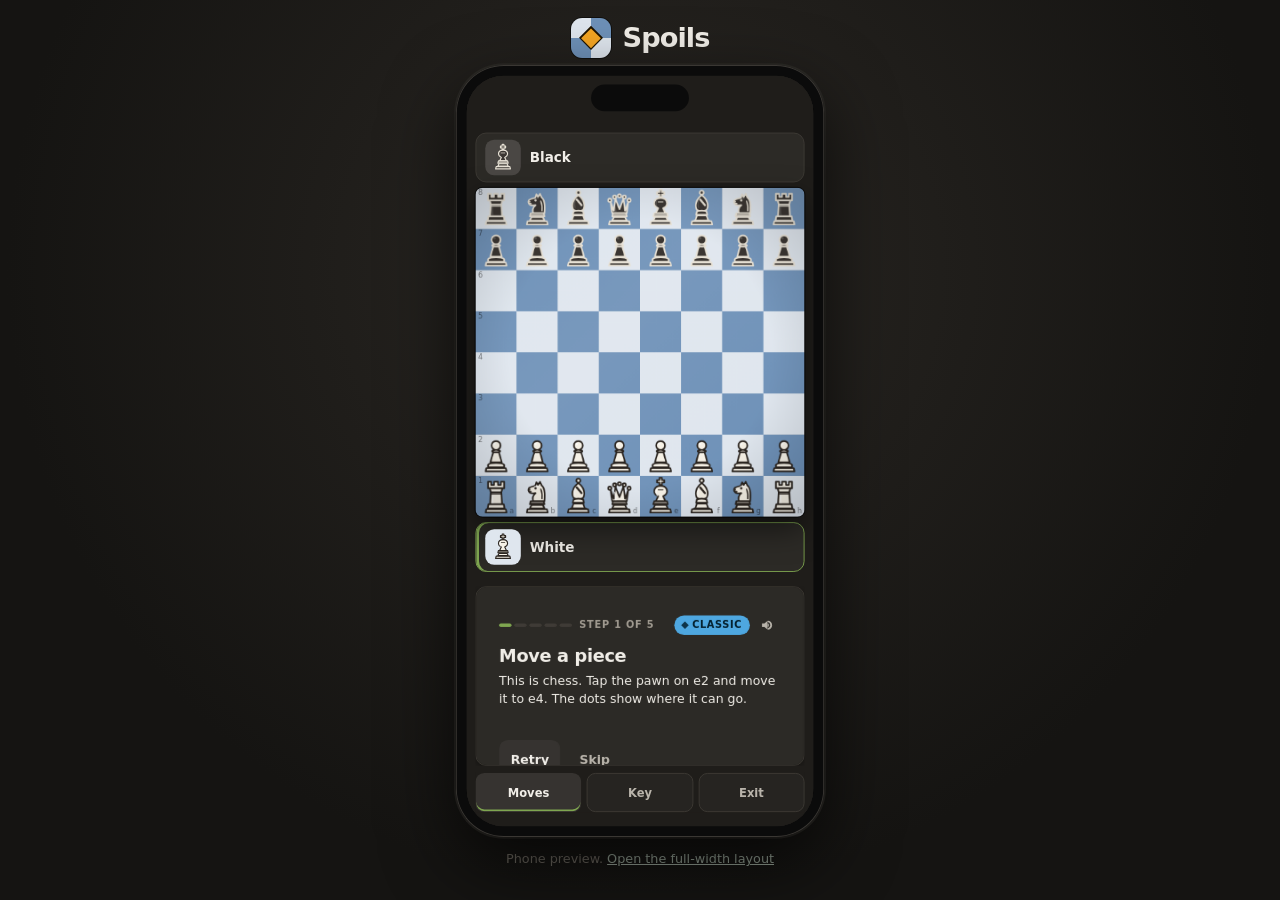
==== commit 735af17c: "Game and archived prototype from spoils@bc4ce1c" ====
--- a/play/index.html
+++ b/play/index.html
@@ -13,8 +13,8 @@
     <link rel="icon" href="./icons/icon-192.png" type="image/png" />
     <link rel="apple-touch-icon" href="./icons/apple-touch-icon.png" />
     <title>Spoils</title>
-    <script type="module" crossorigin src="./assets/index-DG84VzC6.js"></script>
-    <link rel="stylesheet" crossorigin href="./assets/index-DT_Ky3-r.css">
+    <script type="module" crossorigin src="./assets/index-DzTW2uty.js"></script>
+    <link rel="stylesheet" crossorigin href="./assets/index-CTPGQG3z.css">
   </head>
   <body>
     <svg width="0" height="0" style="position:absolute" aria-hidden="true">
@@ -128,7 +128,7 @@
         <section id="screen-game" class="screen" hidden>
           <div class="game-layout">
             <div class="board-col">
-              <div id="eval-bar" class="eval-bar" hidden aria-label="evaluation"><div id="eval-fill" class="eval-fill"></div></div>
+              <div id="eval-bar" class="eval-bar" hidden aria-label="evaluation"><div class="eval-track"><div id="eval-fill" class="eval-fill"></div></div><span id="eval-score" class="eval-score"></span></div>
               <div id="bar-top" class="player-bar"></div>
               <div class="board-wrap">
                 <div class="board-frame"><canvas id="board" aria-label="board" tabindex="0"></canvas>
--- a/play/assets/index-CTPGQG3z.css
+++ b/play/assets/index-CTPGQG3z.css
@@ -0,0 +1 @@
+:root{--bg: #1f1d1a;--bg-2: #262421;--surface: #2c2a26;--surface-2: #363330;--line: #3f3b36;--text: #f1eee8;--text-2: #b9b4ab;--text-3: #a19b91;--accent: #7fa650;--accent-2: #93bb5f;--accent-ink: #10200a;--bonus: #f5a623;--bonus-ink: #1f1400;--classic: #4ea7e0;--custom: #b39ddb;--danger: #ef6b78;--warn: #e0245e;--ok: #55d6a2;--radius: 10px;--radius-sm: 6px;--shadow: 0 8px 24px rgba(0, 0, 0, .35);--shadow-sm: 0 2px 6px rgba(0, 0, 0, .3);--rail: 76px;--side: 340px;--font: "Segoe UI", system-ui, -apple-system, Roboto, "Helvetica Neue", sans-serif}*{box-sizing:border-box}[hidden]{display:none!important}html,body{margin:0;height:100%;background:var(--bg);color:var(--text);font-family:var(--font);line-height:1.4}h1,h2,h3{margin:0;letter-spacing:-.01em}h1{font-size:2.2rem;line-height:1.15}h2{font-size:1.6rem;margin-bottom:6px}p{margin:0 0 12px}.sr-only{position:absolute;width:1px;height:1px;overflow:hidden;clip:rect(0 0 0 0);white-space:nowrap}.hint{color:var(--text-3);font-size:.85rem}.lead{color:var(--text-2);font-size:1.05rem;max-width:60ch}.accent{color:var(--accent-2)}.btn,button{font-family:inherit;font-size:.95rem;font-weight:600;color:var(--text);background:var(--surface-2);border:1px solid transparent;border-radius:var(--radius-sm);padding:9px 16px;cursor:pointer;box-shadow:inset 0 -2px #00000040;transition:background .12s ease,transform .06s ease}.btn:hover,button:hover{background:#403c38}.btn:active,button:active{transform:translateY(1px);box-shadow:none}.btn.primary,button.primary{background:var(--accent);color:var(--accent-ink);box-shadow:inset 0 -3px #00000040}.btn.primary:hover,button.primary:hover{background:var(--accent-2)}.btn.ghost{background:transparent;box-shadow:none;color:var(--text-2)}.btn.ghost:hover{background:var(--surface-2);color:var(--text)}.btn.sm{padding:6px 12px;font-size:.85rem}.btn.xl{padding:14px 32px;font-size:1.15rem;border-radius:var(--radius)}button:disabled{opacity:.45;cursor:default;transform:none}button:focus-visible,select:focus-visible,canvas:focus-visible,input:focus-visible{outline:3px solid rgba(127,166,80,.7);outline-offset:2px}select,input[type=number]{font-family:inherit;font-size:.95rem;background:var(--bg-2);color:var(--text);border:1px solid var(--line);border-radius:var(--radius-sm);padding:8px 10px}input[type=range]{width:100%;accent-color:var(--accent)}.actions{display:flex;gap:8px;flex-wrap:wrap}.shell{display:grid;grid-template-columns:var(--rail) minmax(0,1fr);height:100%}.rail{background:var(--bg-2);border-right:1px solid var(--line);display:flex;flex-direction:column;align-items:stretch;padding:10px 8px;gap:4px}.rail-btn{background:transparent;box-shadow:none;border-radius:var(--radius-sm);padding:8px 4px;display:grid;justify-items:center;gap:3px;color:var(--text-2);font-size:.7rem;font-weight:600}.rail-btn svg{width:22px;height:22px}.rail-btn:hover{background:var(--surface);color:var(--text)}.rail-btn.active{color:var(--text);background:var(--surface);box-shadow:inset 3px 0 0 var(--accent)}.rail-spacer{flex:1}.content{min-width:0;min-height:0;overflow:auto}.screen{min-height:100%}.page{max-width:760px;margin:0 auto;padding:28px 24px 40px}.page.wide{max-width:1040px}.card{background:var(--surface);border:1px solid var(--line);border-radius:var(--radius);padding:14px 16px;box-shadow:var(--shadow-sm)}.card+.card{margin-top:14px}.card-title{font-size:.8rem;font-weight:700;text-transform:uppercase;letter-spacing:.06em;color:var(--text-3);margin-bottom:10px}.row-between{display:flex;justify-content:space-between;align-items:baseline}.stat{font-size:1.05rem;font-weight:600}.play-layout{display:grid;grid-template-columns:minmax(0,1.1fr) minmax(320px,460px);gap:28px;max-width:1120px;margin:0 auto;padding:40px 28px;align-items:start}.hero-eyebrow{color:var(--accent-2);font-weight:700;text-transform:uppercase;letter-spacing:.08em;font-size:.78rem;margin-bottom:10px}.hero h1{margin-bottom:14px}.hero .rule{color:var(--text-2);font-size:1.05rem;max-width:52ch}.hero-actions{display:flex;gap:12px;align-items:center;margin:22px 0 10px;flex-wrap:wrap}.notice-first{background:#7fa65024;border-left:4px solid var(--accent);padding:10px 12px;border-radius:var(--radius-sm);color:var(--text);max-width:52ch}.setup.card{padding:18px}.mode-cards{display:grid;gap:8px;margin-bottom:14px}.mode-card{text-align:left;background:var(--bg-2);border:2px solid var(--line);border-radius:var(--radius);padding:10px 12px;cursor:pointer;display:grid;gap:4px;box-shadow:none}.mode-card:hover{background:#2a2825}.mode-card.selected{border-color:var(--accent);background:#7fa6501a}.mode-card .mode-title{font-size:1.05rem;font-weight:700;display:flex;align-items:center;gap:8px}.mode-tag{font-size:.66rem;font-weight:700;text-transform:uppercase;letter-spacing:.05em;padding:2px 7px;border-radius:999px;background:var(--bonus);color:var(--bonus-ink)}.mode-card.classic .mode-tag{background:var(--classic);color:#04202e}.mode-card.custom .mode-tag{background:var(--custom);color:#1c1230}.mode-tagline{color:var(--text);font-size:.9rem}.mode-dividing{color:var(--text-3);font-size:.8rem}.mode-card:not(.selected) .mode-dividing{display:none}.menu-grid{display:grid;grid-template-columns:1fr 1fr;gap:10px 14px;margin-bottom:14px}.menu-grid label{display:grid;gap:4px;font-size:.8rem;font-weight:600;color:var(--text-3);text-transform:uppercase;letter-spacing:.05em}.menu-grid select{text-transform:none;letter-spacing:0;font-weight:500}.quick{display:grid;grid-template-columns:1fr 1fr;gap:8px;margin-bottom:12px}.quick-btn{display:flex;align-items:center;gap:10px;background:var(--bg-2);box-shadow:none;border:1px solid var(--line);padding:10px 12px;font-weight:600}.quick-btn svg{width:20px;height:20px;color:var(--accent-2)}.quick-btn:hover{border-color:var(--accent)}.menu-actions{display:flex;gap:10px;flex-wrap:wrap;align-items:center;margin-top:8px}.advanced{background:var(--bg-2);border:1px solid var(--custom);border-radius:var(--radius);padding:10px 12px;margin-bottom:12px}.advanced-head{color:var(--text-2);font-size:.85rem;display:flex;flex-wrap:wrap;gap:8px;align-items:center}.advanced-head strong{color:var(--custom)}.flags{display:grid;gap:2px;margin-top:8px;max-height:34vh;overflow:auto}.flag{display:grid;grid-template-columns:1fr auto;align-items:center;gap:8px;padding:5px 0;border-bottom:1px solid var(--line);font-size:.88rem}.flag .help{grid-column:1 / -1;color:var(--text-3);font-size:.76rem}.game-layout{display:grid;grid-template-columns:minmax(0,1fr) var(--side);gap:20px;height:100%;padding:14px 20px;max-width:1400px;margin:0 auto}.board-col{display:grid;grid-template-rows:auto auto minmax(0,1fr) auto;gap:8px;min-height:0;justify-items:center}.board-wrap{display:grid;place-items:center;min-height:0;width:100%}.board-frame{width:min(100%,calc(100vh - 170px));aspect-ratio:1;border-radius:8px;overflow:hidden;box-shadow:0 12px 34px #00000080,0 0 0 1px #0009;background:#000}.board-frame.small{width:min(100%,340px);box-shadow:var(--shadow)}.board-frame.preview{width:min(100%,420px);margin-top:26px;transform:perspective(900px) rotateX(14deg);transform-origin:50% 100%;box-shadow:0 30px 50px #00000080,0 0 0 1px #0009}.board-frame.preview canvas{pointer-events:none}#board,#preview-board,.demo-board{display:block;width:100%;height:100%;touch-action:none}.player-bar{width:min(100%,calc(100vh - 170px));display:flex;align-items:center;gap:12px;padding:6px 10px;background:var(--surface);border:1px solid var(--line);border-radius:var(--radius-sm);min-height:48px}.player-bar .who{font-weight:700;display:flex;align-items:center;gap:10px}.player-bar .who:before{content:attr(data-initial);width:32px;height:32px;border-radius:8px;display:grid;place-items:center;background:var(--surface-2);font-size:1.2rem}.player-bar .sub{color:var(--text-3);font-size:.82rem}.player-bar .captured{margin-left:auto;letter-spacing:-2px;font-size:1.15rem;color:var(--text-2)}.player-bar .adv{color:var(--accent-2);font-weight:700;font-size:.85rem;min-width:2.2em;text-align:right}.player-bar.to-move{border-color:var(--accent);box-shadow:0 0 0 1px #7fa65066}.side-col{display:flex;flex-direction:column;gap:12px;min-height:0}.status{font-weight:700;min-height:1.5em;display:flex;align-items:center;gap:8px;flex-wrap:wrap}.mode{display:inline-block;padding:2px 9px;border-radius:999px;background:var(--bonus);color:var(--bonus-ink);font-size:.72rem;font-weight:800;text-transform:uppercase;letter-spacing:.05em}.mode.classic{background:var(--classic);color:#04202e}.mode.custom{background:var(--custom);color:#1c1230}.banner{margin-top:10px;background:var(--bonus);color:var(--bonus-ink);font-weight:700;padding:10px 12px;border-radius:var(--radius-sm)}.task{margin-top:10px;background:#7fa6501a;border-left:4px solid var(--accent);border-radius:var(--radius-sm);padding:10px 12px;display:grid;gap:8px}.task-title{font-weight:700}.task-feedback{min-height:1.3em;color:var(--ok);font-weight:600}.task-feedback.bad{color:var(--danger)}.desc{margin-top:10px;color:var(--text-2);line-height:1.4;min-height:2.4em}.desc .beat{display:inline-block;font-size:.7rem;font-weight:800;text-transform:uppercase;letter-spacing:.06em;color:var(--bonus);margin-right:8px}.moves-card{display:flex;flex-direction:column;flex:1 1 auto;min-height:140px}.moves{flex:1 1 auto;min-height:0;overflow:auto;font-variant-numeric:tabular-nums;font-size:.92rem;display:grid;grid-template-columns:2.6em 1fr 1fr;align-content:start}.moves>span{padding:4px 8px}.moves .num{color:var(--text-3);background:var(--bg-2)}.moves>span:nth-child(6n+1),.moves>span:nth-child(6n+2),.moves>span:nth-child(6n+3){background:#ffffff06}.moves>span.current{background:#7fa65040;color:var(--text);border-radius:4px}.nav{display:flex;gap:6px;margin-top:8px}.nav-pos{font-size:.78rem;color:var(--text-3);text-transform:none;letter-spacing:0}.legend-card summary{cursor:pointer;font-size:.85rem;color:var(--text-2)}.legend{list-style:none;padding:0;margin:8px 0 0;font-size:.82rem;color:var(--text-2)}.legend li{display:flex;align-items:center;gap:8px;margin:4px 0}.sw{width:20px;height:20px;background:#dfe6ee;position:relative;flex:none;border-radius:3px}.sw.dot:after{content:"";position:absolute;inset:33%;border-radius:50%;background:#00000040}.sw.ring:after{content:"";position:absolute;inset:2px;border-radius:50%;border:3px solid rgba(0,0,0,.25)}.sw.diamond:after{content:"";position:absolute;inset:30%;background:var(--bonus);transform:rotate(45deg)}.sw.dashed:after{content:"";position:absolute;inset:3px;border:3px dashed var(--bonus);transform:rotate(45deg)}.sw.sel{background:#ffd50099}.sw.threat:after{content:"";position:absolute;inset:15%;border-radius:50%;background:radial-gradient(circle,#e0245eb3,#e0245e00)}.sw.hatch{box-shadow:inset 0 0 0 3px var(--warn);background-image:repeating-linear-gradient(45deg,rgba(224,36,94,.4) 0 4px,transparent 4px 8px)}.modal{position:fixed;inset:0;background:#0009;display:grid;place-items:center;z-index:10;backdrop-filter:blur(2px)}.modal-card{background:var(--surface);border:1px solid var(--line);border-radius:14px;padding:24px 28px;min-width:320px;max-width:480px;box-shadow:var(--shadow);text-align:center}.modal-title{font-size:1.6rem;font-weight:800;margin-bottom:6px}.modal-actions{display:flex;gap:10px;margin-top:16px;justify-content:center;flex-wrap:wrap}.results-card .trophy{width:44px;height:44px;color:var(--bonus);margin-bottom:6px}.promo-choices{display:flex;gap:10px;margin:10px 0;justify-content:center}.promo-choices button{font-size:2.2rem;min-width:64px;line-height:1.2}.rules-layout{display:grid;grid-template-columns:minmax(0,1fr) 380px;gap:16px;align-items:start}.demo-wrap{display:grid;justify-items:center;gap:10px}.replay-list{display:grid;gap:6px;max-height:55vh;overflow:auto}.replay-list button{text-align:left;background:var(--bg-2);box-shadow:none;border:1px solid var(--line);font-weight:500}.replay-list button:hover{border-color:var(--accent)}.bindings{display:grid;grid-template-columns:1fr auto auto;gap:6px 12px;align-items:center;font-size:.9rem;margin-bottom:12px}.bindings .keys{font-family:ui-monospace,Consolas,monospace;color:var(--text-3)}.tag{font-size:.8rem;color:var(--text-3);font-weight:400;margin-left:8px}@media (max-width: 1000px){.play-layout,.rules-layout{grid-template-columns:minmax(0,1fr)}.game-layout{grid-template-columns:minmax(0,1fr);height:auto}.board-frame,.player-bar{width:min(100%,calc(100vh - 220px))}}@media (max-width: 640px){.shell{grid-template-columns:1fr;grid-template-rows:minmax(0,1fr) auto}.rail{order:2;flex-direction:row;border-right:0;border-top:1px solid var(--line);padding:6px}.brand,.rail-spacer{display:none}.rail-btn{flex:1}.menu-grid,.quick{grid-template-columns:1fr}.play-layout{padding:20px 16px}}@keyframes screen-in{0%{opacity:0}to{opacity:1}}.screen:not([hidden]){animation:screen-in .18s ease-out}@media (prefers-reduced-motion: reduce){.screen:not([hidden]){animation:none}}.page-head{display:flex;justify-content:space-between;align-items:flex-end;gap:16px;flex-wrap:wrap;margin-bottom:18px}.page-head h2{font-size:1.9rem;margin-bottom:4px}.page-head .lead{margin:0}.segmented{display:inline-flex;background:var(--bg-2);border:1px solid var(--line);border-radius:999px;padding:3px;gap:2px}.segmented .seg{background:transparent;box-shadow:none;border-radius:999px;padding:6px 14px;font-size:.85rem;color:var(--text-2)}.segmented .seg:hover{color:var(--text);background:var(--surface-2)}.segmented .seg.selected{background:var(--surface-2);color:var(--text);box-shadow:0 1px #ffffff0f inset,var(--shadow-sm)}.stats{display:grid;grid-template-columns:repeat(3,minmax(0,1fr));gap:12px;margin-bottom:18px}.stat-tile{background:var(--surface);border:1px solid var(--line);border-radius:var(--radius);padding:14px 16px 12px;display:grid;gap:4px;align-content:start}.stat-label{font-size:.74rem;font-weight:700;text-transform:uppercase;letter-spacing:.06em;color:var(--text-3)}.stat-value{font-size:1.9rem;font-weight:800;line-height:1.1;font-variant-numeric:tabular-nums}.stat-note{color:var(--text-3);font-size:.8rem;min-height:1.2em}.progress{height:6px;border-radius:999px;background:var(--bg-2);overflow:hidden;margin-top:6px}.progress-fill{height:100%;width:0;background:var(--accent);border-radius:inherit;transition:width .3s ease}.puzzle-cards{display:grid;grid-template-columns:1fr 1fr;gap:12px;margin-bottom:16px}.feature-card{display:grid;grid-template-columns:auto minmax(0,1fr) auto;align-items:center;gap:14px;text-align:left;background:var(--surface);border:1px solid var(--line);border-radius:var(--radius);padding:16px 18px;box-shadow:none;transition:border-color .12s ease,transform .12s ease}.feature-card:hover{background:var(--surface);border-color:var(--accent);transform:translateY(-1px)}.feature-card:disabled{opacity:.6}.feature-icon{width:44px;height:44px;border-radius:12px;display:grid;place-items:center;background:#7fa6502e;color:var(--accent-2)}.feature-icon.daily{background:#f5a6232e;color:var(--bonus)}.feature-icon svg{width:24px;height:24px}.feature-card.done .feature-icon.daily{background:#55d6a22e;color:var(--ok)}.feature-title{font-size:1.05rem;font-weight:700}.feature-text{color:var(--text-2);font-size:.88rem;font-weight:500;margin-top:2px}.feature-arrow{width:22px;height:22px;color:var(--text-3)}.feature-card:hover .feature-arrow{color:var(--accent-2)}.rules-text{display:grid;gap:18px;max-width:62ch}.rules-section h3{font-size:.78rem;font-weight:700;text-transform:uppercase;letter-spacing:.06em;color:var(--accent-2);margin-bottom:6px}.rules-section p{color:var(--text);font-size:1rem;line-height:1.55;margin:0}.mode-rows{display:grid;gap:8px}.mode-row{display:grid;grid-template-columns:auto minmax(0,1fr);gap:12px;align-items:start;background:var(--surface);border:1px solid var(--line);border-radius:var(--radius);padding:12px 14px}.mode-row .mode{margin-top:3px}.legend.two-col{display:grid;grid-template-columns:1fr 1fr;gap:4px 16px;font-size:.9rem;color:var(--text)}.legend.two-col li{margin:0}.demo-wrap{position:sticky;top:20px}.demo-caption{color:var(--text-2);font-size:.92rem;margin:0;text-align:center}.empty-state{display:grid;justify-items:center;gap:10px;padding:48px 20px;text-align:center;color:var(--text-2);border:1px dashed var(--line);border-radius:var(--radius)}.empty-state svg{width:40px;height:40px;color:var(--text-3)}.empty-state p{margin:0;max-width:40ch}.replay-list{max-height:none}.replay-row{display:grid;grid-template-columns:96px minmax(0,1.6fr) minmax(0,1fr) minmax(0,1.4fr) auto auto;align-items:center;gap:14px;width:100%;padding:10px 14px;font-weight:500;font-size:.92rem}.replay-row .mode{justify-self:start}.replay-arrow{display:inline-flex;justify-self:end;align-self:center}.replay-players{display:flex;align-items:center;gap:6px;color:var(--text)}.replay-players .mini{width:20px;height:20px}.replay-players .mini+.mini,.replay-players .piece-glyph.mini+.piece-glyph.mini{margin-left:8px}.replay-result{font-weight:700;color:var(--text-2)}.replay-result.w,.replay-result.b{color:var(--text)}.replay-how{color:var(--text-3);font-size:.85rem}.replay-date{color:var(--text-3);font-size:.82rem;font-variant-numeric:tabular-nums}.settings-grid{display:grid;grid-template-columns:1fr 1fr;gap:14px;align-items:start}.settings-section.controls{grid-column:1 / -1}.settings-grid .card+.card{margin-top:0}.setting{display:grid;gap:8px;padding:12px 0;border-top:1px solid var(--line)}.setting:first-of-type{border-top:0;padding-top:4px}.setting-label{display:grid;gap:2px}.setting-label>span:first-child{font-weight:700;font-size:.95rem}.setting-help{color:var(--text-3);font-size:.82rem}.setting select{justify-self:start;min-width:240px}.swatches{display:flex;gap:10px;flex-wrap:wrap}.swatch{display:grid;justify-items:center;gap:6px;background:transparent;box-shadow:none;padding:6px;border-radius:var(--radius);font-size:.8rem;font-weight:600;color:var(--text-2);border:2px solid transparent}.swatch:hover{background:var(--surface-2);color:var(--text)}.swatch.selected{border-color:var(--accent);color:var(--text)}.swatch-tile{width:56px;height:56px;border-radius:8px;box-shadow:0 0 0 1px #0009,var(--shadow-sm)}.volume-row{display:grid;grid-template-columns:auto minmax(0,1fr) auto;align-items:center;gap:12px}.volume-icon{width:22px;height:22px;color:var(--text-2)}.volume-value{font-variant-numeric:tabular-nums;color:var(--text-2);font-size:.9rem;text-align:right}.bindings-grid{display:grid;grid-template-columns:1fr 1fr;gap:24px}.bindings-head{font-size:.78rem;font-weight:700;text-transform:uppercase;letter-spacing:.06em;color:var(--text-3);margin-bottom:8px}.bindings{grid-template-columns:minmax(0,1fr) auto auto;gap:0 12px;margin-bottom:0}.bindings>span,.bindings>button{padding:6px 0;border-bottom:1px solid var(--line);align-self:stretch;display:flex;align-items:center}.bindings>button{justify-content:center}.bindings .keys{gap:4px;color:var(--text-2)}kbd{font-family:ui-monospace,Consolas,monospace;font-size:.78rem;background:var(--bg-2);border:1px solid var(--line);border-bottom-width:2px;border-radius:5px;padding:1px 7px;color:var(--text)}.piece-img{display:inline-block;width:1.5em;height:1.5em;vertical-align:middle;object-fit:contain}.piece-glyph{display:inline-block;line-height:1}.player-bar{gap:10px}.player-bar .avatar{width:36px;height:36px;border-radius:9px;display:grid;place-items:center;background:var(--surface-2);flex:none}.player-bar .avatar.w{background:#dfe6ee}.player-bar .avatar.b{background:#4a4744}.player-bar .avatar-img,.player-bar .piece-glyph.avatar-img{width:30px;height:30px;font-size:1.4rem}.player-bar .names{display:grid;line-height:1.2}.player-bar .who:before{content:none}.player-bar .captured{display:flex;align-items:center;letter-spacing:0;min-height:22px}.player-bar .cap-img,.player-bar .piece-glyph.cap-img{width:22px;height:22px;font-size:1.05rem;margin-left:-7px;filter:drop-shadow(0 1px 1px rgba(0,0,0,.4))}.player-bar .captured>:first-child{margin-left:0}.player-bar .adv{background:#7fa65029;border-radius:999px;padding:1px 8px;min-width:0}.player-bar .adv:empty{display:none}.player-bar.to-move .avatar{box-shadow:0 0 0 2px var(--accent)}.status-card .status{display:flex;justify-content:space-between;align-items:center;gap:10px;font-size:1.05rem}.status-card .status .status-text{min-width:0}.status-card .status .mode{flex:none}.moves-empty{color:var(--text-3);font-size:.88rem;padding:6px 8px}.moves>span{border-radius:4px}.moves>span:not(.num):hover{background:#ffffff0f}.btn.icon{padding:6px 10px;display:grid;place-items:center;flex:1}.btn.icon svg{width:18px;height:18px}.game-actions{margin-top:2px}.promo-choices{gap:12px}.promo-choice{display:grid;justify-items:center;gap:4px;padding:10px 12px 8px;min-width:84px;font-size:.78rem;text-transform:capitalize;background:var(--bg-2);border:2px solid var(--line);box-shadow:none}.promo-choice:hover{border-color:var(--accent);background:var(--bg-2)}.promo-img,.piece-glyph.promo-img{width:56px;height:56px;font-size:2.4rem}.results-figure{display:flex;justify-content:center;gap:6px;margin-bottom:8px}.results-img,.piece-glyph.results-img{width:72px;height:72px;font-size:3rem;filter:drop-shadow(0 6px 10px rgba(0,0,0,.45))}@media (max-width: 1000px){.settings-grid,.puzzle-cards,.bindings-grid{grid-template-columns:1fr}.demo-wrap{position:static}.replay-row{grid-template-columns:96px minmax(0,1fr) auto}.replay-how,.replay-date{grid-column:2}.replay-arrow{display:inline-flex;grid-column:3;grid-row:1 / -1;align-self:center}}@media (max-width: 640px){.stats{grid-template-columns:1fr}}html,body{touch-action:manipulation;-webkit-tap-highlight-color:transparent;overscroll-behavior:none}@supports (height: 100dvh){.shell{height:100dvh}}@media (pointer: coarse),(max-width: 640px){.btn,button,select{min-height:44px}.btn.sm{min-height:40px}.segmented .seg,.rail-btn,.swatch,.promo-choice,.mode-card,.moves>span{min-height:0}.rail-btn{padding:10px 4px}.moves>span{padding:8px}.legend-card summary{padding:6px 0}}@media (max-width: 640px){.rail{padding-bottom:calc(6px + env(safe-area-inset-bottom));padding-left:calc(6px + env(safe-area-inset-left));padding-right:calc(6px + env(safe-area-inset-right))}.content{padding-top:env(safe-area-inset-top)}.game-layout{padding:8px 10px 0;gap:10px}.board-col{gap:6px}.board-frame,.player-bar{width:100%}.board-frame{border-radius:6px}.player-bar{min-height:44px;padding:4px 8px}.player-bar .sub{font-size:.76rem}.side-col{gap:10px;padding-bottom:12px}.status-card .status{font-size:1rem}.moves-card{min-height:120px;max-height:40vh}.game-actions{position:sticky;bottom:0;z-index:2;background:var(--bg);padding:8px 0;margin-top:0;box-shadow:0 -8px 12px -8px #0009}.game-actions .btn{flex:1 1 auto}.page{padding:18px 14px 32px}.page-head{margin-bottom:14px}.page-head h2{font-size:1.6rem}.hero h1{font-size:1.85rem}.hero .rule{font-size:.98rem}.hero-actions .btn.xl{flex:1 1 auto;padding:14px 20px}.board-frame.preview{margin-top:18px;transform:perspective(700px) rotateX(10deg)}.modal-card{min-width:0;width:min(92vw,480px);padding:20px 18px}.promo-choices{flex-wrap:wrap}.promo-choice{min-width:0;flex:1 1 40%}.replay-row{padding:10px;gap:6px 12px}.setting select{min-width:0;width:100%}.segmented{display:flex;max-width:100%}.segmented .seg{flex:1 1 auto;padding:6px 8px}.swatch-tile{width:48px;height:48px}.volume-row{grid-template-columns:auto minmax(0,1fr) auto}}@media (max-height: 480px) and (orientation: landscape){.game-layout{grid-template-columns:minmax(0,1fr) minmax(220px,300px);height:100%;padding:6px 10px;gap:10px}.board-frame,.player-bar{width:min(100%,calc(100vh - 110px))}.player-bar{min-height:36px;padding:2px 8px}.player-bar .avatar{width:28px;height:28px}.rail{order:0;flex-direction:column;border-top:0;border-right:1px solid var(--line)}}.btn.mobile-only{display:none}@media (max-width: 640px){body.in-game .rail{display:none}#screen-game{height:100%;min-height:0}.game-layout{height:100%;grid-template-rows:auto minmax(0,1fr);overflow:hidden;padding:8px 10px calc(8px + env(safe-area-inset-bottom))}.board-frame,.player-bar{width:100%}@supports (height: 100dvh){.board-frame,.player-bar{width:min(100%,calc(100dvh - 366px - env(safe-area-inset-bottom)))}}.side-col{display:grid;grid-template-rows:minmax(0,1fr) auto auto;gap:8px;min-height:0;padding-bottom:0}.status-card{min-height:0;overflow:auto;padding:10px 12px}.status-card .status{gap:8px;font-size:.95rem}.legend{display:grid;grid-template-columns:1fr 1fr;gap:6px 10px;font-size:.78rem;line-height:1.2;margin-top:0;white-space:nowrap}.legend li{margin:0;gap:6px}.legend .sw{width:16px;height:16px}.legend-card summary{display:none}.status-card .desc{margin-top:6px;font-size:.9rem;min-height:0}.banner{margin-top:6px;padding:8px 10px;font-size:.9rem}.btn.mobile-only{display:inline-flex;align-items:center;justify-content:center}body.teaching .moves-card{display:none}@supports (height: 100dvh){body.teaching .board-frame,body.teaching .player-bar{width:min(100%,calc(100dvh - 396px))}body.reviewing .board-frame,body.reviewing .player-bar,body.reviewing .eval-bar{width:min(100%,calc(100dvh - 430px))}}.game-actions{position:static;box-shadow:none;padding:0;gap:6px;flex-wrap:nowrap}.game-actions .btn{flex:1 1 0;min-width:0;padding:10px 2px;font-size:.78rem;white-space:nowrap;overflow:hidden;text-overflow:ellipsis}.nav{margin-top:0}}.phone-stage{position:fixed;inset:0;display:grid;grid-template-rows:minmax(0,1fr) auto;place-items:center;background:radial-gradient(ellipse at 50% 30%,#2a2723,#151412 70%);overflow:hidden}.phone{position:relative;border-radius:54px;background:#0b0b0b;padding:12px;box-shadow:0 30px 80px #000000b3,0 0 0 2px #2c2a26,inset 0 0 0 1px #3a3733;transform-origin:50% 50%}.phone:before{content:"";position:absolute;top:22px;left:50%;width:110px;height:30px;transform:translate(-50%);border-radius:20px;background:#0b0b0b;z-index:2;pointer-events:none}.phone-screen{display:block;width:100%;height:100%;border:0;border-radius:42px;background:#1f1d1a}.phone-caption{margin:0;padding:10px 0 16px;color:#6f6a62;font-size:.8rem}.phone-caption a{color:#9aa79a}html.inapp .content{padding-top:56px}@media (max-width: 640px){@supports (height: 100dvh){html.inapp .board-frame,html.inapp .player-bar{width:min(100%,calc(100dvh - 318px))}}}.home{max-width:520px;margin:0 auto;padding:12px 14px 28px;display:grid;gap:12px}.home-head{display:flex;justify-content:space-between;align-items:center;padding:2px 2px 0}.home-brand{display:flex;align-items:center;gap:10px;font-weight:800;font-size:1.15rem;letter-spacing:-.01em}.home-chip{font-size:.76rem;font-weight:600;color:var(--text-2);background:var(--surface);border:1px solid var(--line);border-radius:999px;padding:4px 10px}.home-chip:empty{display:none}.hero-card{position:relative;background:linear-gradient(180deg,#312d28,#22201c);border:1px solid var(--line);border-radius:16px;padding:14px 0 0 16px;overflow:hidden;display:grid;grid-template-columns:minmax(0,1fr) auto;grid-template-rows:auto auto;column-gap:8px;align-items:end}.hero-card .hero-eyebrow{grid-column:1;align-self:start;margin:0 0 6px;font-size:.64rem;letter-spacing:.06em;white-space:nowrap}.hero-card h1{grid-column:1;align-self:start;font-size:1.35rem;line-height:1.15;margin:0 0 14px;text-wrap:balance}.hero-card .board-frame.preview{grid-column:2;grid-row:1 / span 2;width:176px;margin:6px 10px -10px 0;transform:perspective(700px) rotateX(16deg);transform-origin:50% 100%;box-shadow:0 18px 30px #00000080,0 0 0 1px #0009}.home .notice-first{margin:0;max-width:none}.play-card{display:grid;gap:12px;padding:14px}.mode-seg{display:flex}.mode-seg .seg{flex:1 1 0}.mode-seg .seg.selected.mayhem{color:var(--bonus)}.mode-seg .seg.selected.classic{color:var(--classic)}.mode-seg .seg.selected.custom{color:var(--custom)}.mode-blurb{margin:0;color:var(--text-2);font-size:.86rem;line-height:1.4}.play-card .menu-grid,.play-card .advanced{margin:0}.play-card .hero-actions{margin:0;display:grid;gap:8px}.play-card .btn.xl{width:100%}.home .quick{grid-template-columns:1fr 1fr;gap:10px;margin:0}.home .quick-btn{display:grid;grid-template-columns:auto minmax(0,1fr);grid-template-rows:auto auto;gap:2px 12px;align-items:center;text-align:left;padding:12px;border-radius:var(--radius);background:var(--surface);min-height:64px}.home .quick-btn svg{grid-row:1 / span 2;width:26px;height:26px}.home .quick-btn .q-sub{color:var(--text-3);font-size:.74rem;font-weight:500;white-space:nowrap;overflow:hidden;text-overflow:ellipsis}.home-foot{margin:0;text-align:center}.btn.link{background:none;box-shadow:none;padding:4px 8px;min-height:0;color:var(--text-3);font-size:.78rem;font-weight:600}.btn.link:hover{background:none;color:var(--text)}.side-panel{display:contents}.btn.tab[aria-pressed=true]{background:var(--surface-2);color:var(--text);box-shadow:inset 0 -2px 0 var(--accent)}@media (max-width: 640px){.side-panel{display:flex;flex-direction:column;gap:8px;min-height:0;overflow:hidden}.side-panel .card+.card{margin-top:0}.status-card{flex:0 1 auto;min-height:0;overflow:auto}.moves-card,.legend-card{flex:1 1 0;min-height:0;max-height:none;overflow:auto;padding:10px 12px}.side-col[data-panel=moves] .legend-card,.side-col[data-panel=marks] .moves-card{display:none}.legend-card summary{list-style:none;pointer-events:none;font-weight:700;color:var(--text)}.moves{flex:none;overflow:visible;font-size:.86rem}.moves>span{padding:5px 8px}.legend-card{padding:8px 12px}}.confirm-text{font-size:1.1rem;font-weight:700;margin-bottom:4px}.btn.primary.danger{background:var(--danger);color:#2b0d10}.btn.primary.danger:hover{background:#ea6a78}#board{cursor:grab}.home-level{display:grid;gap:5px;justify-items:end}.level-meter{width:120px;height:4px;border-radius:999px;background:var(--surface-2);overflow:hidden}.level-fill{height:100%;width:0;background:var(--accent);transition:width .4s ease}.swatch.locked{opacity:.55;cursor:default}.swatch.locked .swatch-tile{filter:grayscale(.6)}.swatch-lock{font-size:.66rem;color:var(--text-3);font-weight:500}.results-xp{color:var(--accent-2);font-weight:700;font-size:.9rem;min-height:1.2em;margin-bottom:8px}.results-xp:empty{display:none}.results-board{width:min(100%,200px);aspect-ratio:1;margin:0 auto 6px;border-radius:6px;overflow:hidden;box-shadow:0 6px 18px #00000080,0 0 0 1px #0009}.results-board canvas{display:block;width:100%;height:100%}.eval-bar{width:min(100%,calc(100vh - 170px));height:6px;border-radius:999px;background:#3b3632;overflow:hidden;box-shadow:inset 0 0 0 1px #00000080}.eval-fill{height:100%;width:50%;background:#f6f1e6;transition:width .35s ease}@media (max-width: 640px){.eval-bar{width:100%}}.review{margin-top:8px;display:grid;gap:8px}.review-progress{display:grid;gap:4px}.review-progress .progress{margin-top:0}.review-progress span,.review-label{font-size:.72rem;font-weight:700;text-transform:uppercase;letter-spacing:.06em;color:var(--text-3)}.review-chips{display:flex;align-items:center;gap:6px;overflow-x:auto;scrollbar-width:none;padding-bottom:2px}.review-chips::-webkit-scrollbar{display:none}.review-chips .review-label{flex:none;white-space:nowrap}.desc.clamp{display:-webkit-box;-webkit-line-clamp:2;-webkit-box-orient:vertical;overflow:hidden}.review-chip{font-variant-numeric:tabular-nums;padding:4px 10px;min-height:0;flex:none;white-space:nowrap}.moves>span{position:relative;cursor:default}.badge{display:inline-block;width:8px;height:8px;border-radius:50%;margin-left:6px;vertical-align:middle}.badge.best{background:var(--ok)}.badge.good{background:var(--classic)}.badge.miss{background:var(--bonus)}.badge.blunder{background:var(--danger)}@media (max-width: 640px){.review{margin-top:6px;gap:6px}.review-chip{padding:3px 8px;font-size:.74rem;min-height:0}.nav{gap:6px}.nav .btn.icon{min-height:34px;padding:4px 8px}.nav .btn.icon svg{width:16px;height:16px}.status-card .desc.clamp{font-size:.84rem;margin-top:4px}.status-card .review{margin-top:4px}}.results-suggest{display:flex;align-items:center;justify-content:center;gap:10px;flex-wrap:wrap;margin:0 0 10px;padding:8px 10px;border-radius:var(--radius-sm);background:#7fa6501f;font-size:.9rem}.desc-note{margin-top:6px;color:var(--text)}.desc .beat.danger{color:var(--danger)}.player-bar .clock{font-variant-numeric:tabular-nums;font-weight:700;font-size:.95rem;background:var(--bg-2);color:var(--text-2);padding:3px 9px;border-radius:6px;margin-left:4px}.player-bar .clock:empty{display:none}.player-bar .clock.active{background:var(--surface-2);color:var(--text);box-shadow:inset 0 0 0 1px var(--accent)}.player-bar .clock.low{color:var(--danger)}.clock-row{display:flex;align-items:center;gap:10px}.clock-label{font-size:.8rem;font-weight:600;color:var(--text-3);text-transform:uppercase;letter-spacing:.05em}.clock-row .segmented{flex:1 1 auto;display:flex}.clock-row .seg{flex:1 1 0;padding:6px 4px}.puzzle-filters{display:flex;flex-wrap:wrap;gap:10px;margin-bottom:14px}.puzzle-filters .segmented{display:flex}.puzzle-filters .seg{flex:1 1 auto}@media (max-width: 640px){.puzzle-filters{flex-direction:column}}.home-chips{display:flex;gap:6px}.home-chip.streak{color:var(--bonus);border-color:#f5a62366}.home-chip.streak.badge-2{color:#d9dde3}.home-chip.streak.badge-3{color:#ffd45a}.ladder-card{display:grid;gap:8px}.ladder-help{margin:0;color:var(--text-3);font-size:.8rem}.ladder{display:grid;gap:8px}.ladder-row{display:grid;grid-template-columns:28px 70px minmax(0,1fr) auto;align-items:center;gap:10px;font-size:.86rem}.ladder-row .progress{margin-top:0}.ladder-row.done .progress-fill{background:var(--bonus)}.ladder-avatar{width:28px;height:28px;border-radius:8px;background:var(--surface-2);display:grid;place-items:center}.ladder-avatar .mini{width:22px;height:22px}.ladder-name{font-weight:700}.ladder-count{color:var(--text-3);font-variant-numeric:tabular-nums;min-width:3.2em;text-align:right}.ladder-row.done .ladder-count{color:var(--bonus);font-weight:700}.player-bar .avatar.frame-bronze{box-shadow:0 0 0 2px #b8763a}.player-bar .avatar.frame-silver{box-shadow:0 0 0 2px #cfd4da}.player-bar .avatar.frame-gold{box-shadow:0 0 0 2px #ffd45a,0 0 10px #ffd45a80}.player-bar.to-move .avatar.frame-bronze,.player-bar.to-move .avatar.frame-silver,.player-bar.to-move .avatar.frame-gold{box-shadow:0 0 0 2px var(--accent),0 0 0 4px #00000080}.status-right{display:flex;align-items:center;gap:6px;flex:none}.btn.icon.mute{width:30px;min-height:30px;padding:0;color:var(--text-2);background:transparent;box-shadow:none}.btn.icon.mute svg{width:16px;height:16px}.btn.icon.mute.muted{color:var(--text-3);text-decoration:line-through;opacity:.6}.board-frame{position:relative}.drag-hint{position:absolute;inset:0;pointer-events:none;z-index:3}.drag-finger{position:absolute;left:56.25%;top:81.25%;width:26px;height:26px;margin:-13px 0 0 -13px;border-radius:50%;background:#ffffffe6;box-shadow:0 0 0 6px #ffffff47,0 4px 10px #00000080;animation:drag-demo 2.6s ease-in-out infinite}.drag-label{position:absolute;left:50%;top:92%;transform:translate(-50%);background:#141210e6;color:#f1eee8;font-size:.78rem;font-weight:600;padding:5px 10px;border-radius:999px;white-space:nowrap}@keyframes drag-demo{0%{top:81.25%;opacity:0}12%{opacity:1}55%{top:56.25%;opacity:1}75%{top:56.25%;opacity:1}to{top:56.25%;opacity:0}}@media (prefers-reduced-motion: reduce){.drag-finger{animation:none;top:68%}}@media (min-width: 641px) and (max-width: 999px) and (orientation: portrait){.game-layout{grid-template-columns:minmax(0,1fr);height:100%;grid-template-rows:auto minmax(0,1fr);max-width:820px;padding:14px 18px calc(14px + env(safe-area-inset-bottom));overflow:hidden}.board-frame,.player-bar,.eval-bar{width:100%}.side-col{display:grid;grid-template-rows:minmax(0,1fr) auto auto;gap:10px;min-height:0}.side-panel{display:grid;grid-template-columns:minmax(0,1fr) minmax(0,1fr);gap:10px;align-items:start;min-height:0;overflow:hidden}.side-panel .card+.card{margin-top:0}.status-card{grid-column:1;overflow:auto}.moves-card,.legend-card{grid-column:2;grid-row:1;min-height:0;overflow:auto}.side-col[data-panel=moves] .legend-card,.side-col[data-panel=marks] .moves-card{display:none}.legend-card summary{display:none}.legend{display:grid;grid-template-columns:1fr 1fr;gap:6px 12px}.btn.mobile-only{display:inline-flex;align-items:center;justify-content:center}.home,.page{max-width:680px}.rail{padding:12px 8px}}@media (min-width: 641px) and (max-width: 999px) and (orientation: landscape){.game-layout{grid-template-columns:minmax(0,1fr) minmax(260px,320px);grid-template-rows:minmax(0,1fr);height:100%;padding:10px 14px;overflow:hidden}.board-frame,.player-bar,.eval-bar{width:min(100%,calc(100vh - 130px))}.side-col{display:grid;grid-template-rows:minmax(0,1fr) auto auto;gap:8px;min-height:0}.side-panel{display:flex;flex-direction:column;gap:8px;min-height:0;overflow:hidden}.status-card{flex:none}.moves-card,.legend-card{flex:1 1 0;min-height:0;overflow:auto}.side-col[data-panel=moves] .legend-card,.side-col[data-panel=marks] .moves-card{display:none}.legend-card summary{display:none}.btn.mobile-only{display:inline-flex;align-items:center;justify-content:center}}@media (prefers-contrast: more){:root{--text-2: #ddd8d0;--text-3: #c2bcb2;--line: #6a645c}.card,.stat-tile,.feature-card,.mode-row,.segmented,.btn,button,select{border-color:var(--line)}}.segmented .seg:focus-visible,.swatch:focus-visible,.quick-btn:focus-visible,.feature-card:focus-visible,.replay-row:focus-visible{outline:3px solid rgba(147,187,95,.85);outline-offset:2px}.segmented .seg.empty{opacity:.35;cursor:default;text-decoration:line-through}.segmented .seg.empty:hover{background:transparent;color:var(--text-2)}.share-note{margin-top:8px;font-size:.8rem;color:var(--text-2);display:grid;gap:6px}.share-note input{width:100%;font-family:ui-monospace,Consolas,monospace;font-size:.72rem;background:var(--bg-2);color:var(--text);border:1px solid var(--line);border-radius:var(--radius-sm);padding:6px 8px}.mode,.beat{display:inline-flex;align-items:center;gap:5px;font-weight:800;text-transform:uppercase;letter-spacing:.06em;white-space:nowrap}.mode{height:22px;padding:0 9px;border-radius:999px;font-size:.69rem}.mode>i{width:6px;height:6px;background:currentColor;transform:rotate(45deg);flex:none;opacity:.85}.desc .beat{height:20px;padding:0 7px;border-radius:5px;font-size:.66rem;background:var(--bonus);color:var(--bonus-ink);margin-right:8px;vertical-align:1px}.desc .beat>i{width:6px;height:6px;background:currentColor;transform:rotate(45deg);flex:none}.desc .beat.danger{background:var(--danger);color:#2b0d10}.desc .beat.danger>i{width:8px;height:8px;transform:none;background:repeating-linear-gradient(45deg,currentColor 0 1.5px,transparent 1.5px 3.5px)}.player-bar{min-height:56px;gap:10px;padding:0 10px;border-radius:12px}.player-bar .avatar{position:relative;width:40px;height:40px;border-radius:10px}.player-bar .avatar-img,.player-bar .piece-glyph.avatar-img{width:32px;height:32px}.player-bar .who{font-weight:800;font-size:.95rem}.player-bar .sub{font-size:.79rem}.player-bar.to-move{box-shadow:inset 3px 0 0 var(--accent)}.player-bar.to-move .avatar{box-shadow:none}.player-bar .avatar.frame-bronze,.player-bar.to-move .avatar.frame-bronze{box-shadow:0 0 0 2px #b8763a}.player-bar .avatar.frame-silver,.player-bar.to-move .avatar.frame-silver{box-shadow:0 0 0 2px #cfd4da}.player-bar .avatar.frame-gold,.player-bar.to-move .avatar.frame-gold{box-shadow:0 0 0 2px #ffd45a}.frame-badge{position:absolute;right:-4px;bottom:-4px;width:14px;height:14px;border-radius:50%;border:2px solid var(--surface)}.avatar.frame-bronze .frame-badge{background:#b8763a}.avatar.frame-silver .frame-badge{background:#cfd4da}.avatar.frame-gold .frame-badge{background:#ffd45a}.player-bar .adv{background:none;border:1.5px solid rgba(127,166,80,.6);border-radius:999px;padding:1px 8px;font-size:.79rem;line-height:16px}.player-bar .clock{height:34px;display:inline-flex;align-items:center;padding:0 10px;border-radius:8px;font-size:1rem;background:var(--bg-2);color:var(--text-3)}.player-bar .clock.active{background:var(--surface-2);color:var(--text);box-shadow:inset 0 0 0 2px var(--accent)}.status-card,.moves-card,.legend-card{border-radius:12px}.status-card{padding:8px 12px 10px}.status-card .status{font-size:.95rem;font-weight:800}.desc{font-size:.86rem;line-height:1.35;color:var(--text)}.desc-note{color:var(--text-2)}.moves-card{padding:10px 12px}.moves-card .card-title{font-size:.69rem;letter-spacing:.08em;margin-bottom:6px}.moves{font-size:.86rem;row-gap:2px}.moves>span{padding:3px 8px}.moves .num{padding:3px 6px;background:none;color:var(--text-3)}.moves>span:nth-child(6n+1),.moves>span:nth-child(6n+2),.moves>span:nth-child(6n+3){background:none}.moves>span.current{background:#f5a6232e;border-radius:5px}.move-bonus{display:inline-block;width:7px;height:7px;margin-left:6px;background:var(--bonus);transform:rotate(45deg);vertical-align:middle}.game-actions .btn{height:44px;min-height:44px;border-radius:10px;font-size:.81rem;font-weight:700;background:var(--bg-2);border:1px solid var(--line);color:var(--text-2);box-shadow:none}.game-actions .btn:hover{color:var(--text);background:var(--surface-2)}.game-actions .btn.tab[aria-pressed=true]{background:var(--surface-2);color:var(--text);border-color:transparent;box-shadow:inset 0 -2px 0 var(--accent)}.game-actions .btn.primary{background:var(--accent);color:var(--accent-ink);border-color:transparent}.board-frame{border-radius:8px;box-shadow:0 0 0 1px #0009,0 14px 34px #00000080}.home-chip.streak{display:inline-flex;align-items:center;gap:6px;height:28px;background:none;border:1px solid rgba(245,166,35,.45);color:var(--bonus);font-weight:700}.home-chip.streak:before{content:"";width:7px;height:7px;background:currentColor;transform:rotate(45deg)}#m-stats.home-chip{display:inline-flex;align-items:center;gap:8px;height:28px}.home-level{align-items:center}.home-level .level-meter{display:none}#m-stats.home-chip:after{content:"";width:36px;height:4px;border-radius:999px;background:linear-gradient(to right,var(--accent) var(--level, 0%),var(--surface-2) 0)}.hero-card{border-radius:16px;grid-template-columns:minmax(0,1fr);padding:16px 16px 0}.hero-card .hero-eyebrow,.hero-card h1{grid-column:1}.hero-card h1{font-size:1.6rem;line-height:1.1;letter-spacing:-.02em;margin-bottom:10px}.hero-card .board-frame.preview{grid-column:1;grid-row:auto;width:100%;margin:0;transform:none;border-radius:8px;box-shadow:0 0 0 1px #0009,0 10px 24px #0006}.beats{grid-column:1;list-style:none;display:grid;grid-template-columns:1fr 1fr 1fr;gap:8px;margin:0;padding:14px 0 16px}.beats li{display:grid;grid-template-columns:auto minmax(0,1fr);gap:8px;align-items:start}.beat-mark{width:22px;height:22px;display:grid;place-items:center;flex:none}.beat-mark.step{border-radius:50%;border:3px solid rgba(255,255,255,.35);font-size:.69rem;font-weight:800}.beat-mark.diamond:before{content:"";width:14px;height:14px;background:var(--bonus);transform:rotate(45deg)}.beat-mark.dashed:before{content:"";width:16px;height:16px;border:3px dashed var(--bonus);transform:rotate(45deg)}.beat-body{font-size:.78rem;line-height:1.3;display:grid}.beat-body b{font-weight:700}.beat-body span{color:var(--text-3)}.play-card{border-radius:14px}.field{display:grid;gap:6px}.field-label{font-size:.69rem;font-weight:700;color:var(--text-3);text-transform:uppercase;letter-spacing:.08em}.field-rows{display:grid;grid-template-columns:auto minmax(0,1fr);gap:8px 12px;align-items:center}.field-rows .segmented{display:flex}.field-rows .seg{flex:1 1 0;padding:0 6px;line-height:30px}.opponents{display:grid;grid-template-columns:repeat(4,1fr);gap:6px}.opponent{display:grid;justify-items:center;gap:4px;padding:8px 4px 6px;min-height:44px;border-radius:10px;border:1px solid var(--line);background:var(--bg-2);box-shadow:none}.opponent.selected{border:2px solid var(--accent);padding:7px 3px 5px}.opponent-face{width:34px;height:34px;display:grid;place-items:center;border-radius:7px}.opponent-face.easy{border-radius:50%;background:#e9e5cf}.opponent-face.medium{background:#6e91b8}.opponent-face.hard{background:#3b3632;box-shadow:inset 0 0 0 2px var(--bonus)}.opponent-face.friend{border-radius:50%;border:2px dashed var(--text-3);color:var(--text-2);font-size:1rem;font-weight:700}.opponent-img,.piece-glyph.opponent-img{width:26px;height:26px;font-size:1.2rem}.opponent-name{font-size:.75rem;font-weight:700}.opponent-sub{font-size:.63rem;color:var(--text-3)}.play-card .btn.primary.xl{height:52px;border-radius:12px;font-size:1.13rem;font-weight:800;letter-spacing:-.01em;padding:0}.home .quick-btn{border-radius:12px;min-height:64px;padding:12px 14px}.home .quick-btn svg{width:24px;height:24px;color:var(--text-2)}.home .quick-btn span:not(.q-sub){font-size:.95rem;font-weight:700}.segmented .seg.mode-card{border:0;background:transparent;padding:6px 10px}.segmented .seg.mode-card>i{display:none;width:8px;height:8px;background:var(--bonus);transform:rotate(45deg);margin-right:6px}.segmented .seg.mode-card.selected{background:var(--surface-2);color:var(--text)}.segmented .seg.mode-card.selected>i{display:inline-block}.segmented .seg.mode-card.selected.classic>i{background:var(--classic)}.segmented .seg.mode-card.selected.custom>i{background:var(--custom)}.mode-seg .seg{display:inline-flex;align-items:center;justify-content:center}.page-head h2{font-size:1.6rem;font-weight:800;letter-spacing:-.02em}.page-head .lead{font-size:.84rem}.page-head{min-height:44px}.stat-tile{border-radius:12px;padding:12px 12px 10px;gap:2px}.stat-label{font-size:.69rem;letter-spacing:.08em}.stat-value{font-size:1.75rem;line-height:1.1;display:flex;align-items:center;gap:6px}.stat-value small{font-size:.81rem;font-weight:600;color:var(--text-3)}.stat-diamond{width:9px;height:9px;background:var(--bonus);transform:rotate(45deg)}.stat-diamond:only-child{display:none}.stat-note{font-size:.72rem;line-height:1.3}.progress{height:5px;background:var(--bg-2)}.puzzle-filters{gap:8px}.puzzle-filters .segmented{flex:1 1 auto}.puzzle-filters .seg{line-height:32px;padding:0 10px}.feature-card{border-radius:14px;padding:14px 16px;gap:14px;min-height:44px}.feature-icon{width:48px;height:48px;border-radius:12px;background:var(--bg-2);border:1px solid var(--line);color:var(--text)}.feature-icon:not(.daily) svg{display:none}.feature-icon:not(.daily):after{content:"";width:22px;height:22px;background:var(--bonus);transform:rotate(45deg)}.feature-icon.daily{background:var(--bg-2);color:var(--text)}.feature-title{font-size:1rem;font-weight:800;letter-spacing:-.01em}.feature-text{font-size:.81rem;color:var(--text-2)}.feature-arrow{color:var(--text-3)}.results-card{border-radius:18px;padding:20px 18px 16px;box-shadow:0 24px 60px #0009;position:relative;overflow:hidden}.results-card:before{content:"";position:absolute;inset:0 0 auto;height:3px;background:var(--bonus)}.modal{background:#141311b8}.results-figure{align-items:flex-end;gap:2px}.results-img,.piece-glyph.results-img{width:72px;height:72px}.results-img.toppled,.results-img.second,.piece-glyph.results-img.toppled,.piece-glyph.results-img.second{width:40px;height:40px;font-size:1.7rem;opacity:.6}.results-img.toppled{transform:rotate(78deg) translate(4px,-4px);filter:drop-shadow(0 3px 4px rgba(0,0,0,.5))}.results-card .modal-title{font-size:1.75rem;font-weight:800;letter-spacing:-.02em;line-height:1.05}.results-card p{color:var(--text-2);font-size:.88rem}.results-xp{display:inline-flex;align-items:center;gap:10px;height:30px;padding:0 12px;border-radius:999px;background:var(--bg-2);border:1px solid var(--line);color:var(--text);font-size:.81rem;font-weight:700;margin:0 auto 10px}.results-suggest{display:grid;grid-template-columns:auto minmax(0,1fr) auto;align-items:center;gap:10px;text-align:left;padding:8px 8px 8px 10px;border-radius:12px;background:var(--bg-2);border:1px solid var(--line)}.results-suggest #r-suggest{height:44px;padding:0 14px;border-radius:10px;font-size:.81rem;font-weight:800}.results-board{width:min(100%,196px);border-radius:8px;box-shadow:0 8px 20px #00000080,0 0 0 1px #0009}.modal-actions{display:grid;grid-template-columns:1fr 1fr;gap:8px}.modal-actions .btn{height:44px;border-radius:10px;font-size:.84rem;font-weight:700;padding:0 8px;line-height:1.1;background:var(--surface-2);box-shadow:none}.modal-actions .btn.primary{height:48px;border-radius:12px;font-size:.94rem;font-weight:800;background:var(--accent);color:var(--accent-ink)}.modal-actions .btn.primary:hover{background:var(--accent-2)}.modal-actions #r-menu{grid-column:1 / -1;background:none;color:var(--text-2);font-weight:600;font-size:.88rem}.badge{width:12px;height:12px;margin-left:6px;display:inline-grid;place-items:center;vertical-align:-2px}.badge.best{border-radius:50%;background:var(--ok)}.badge.best:after{content:"";width:5px;height:3px;border-left:1.5px solid var(--accent-ink);border-bottom:1.5px solid var(--accent-ink);transform:rotate(-45deg) translate(.5px,-.5px)}.badge.good{border-radius:50%;background:none;border:2.5px solid var(--classic)}.badge.miss{background:var(--bonus);transform:rotate(45deg);width:10px;height:10px}.badge.blunder{border-radius:2px;background:var(--danger);color:#fff;font-size:10px;font-weight:900;line-height:1}.badge.blunder:after{content:"×"}.moves>span{display:inline-flex;align-items:center;gap:2px}.side-col[data-panel] .moves>span.current{background:var(--surface-2)}.review-chips{gap:6px}.review-chip{display:inline-flex;align-items:center;gap:6px;height:28px;padding:0 9px;border-radius:8px;background:var(--surface-2);border:0;box-shadow:inset 0 0 0 1px #ffffff14;font-size:.75rem;font-weight:700;color:var(--text)}.review-chip .loss{color:var(--text-3);font-weight:600}.review-chip .badge{margin-left:0}.nav .btn.icon{height:36px;min-height:36px;border-radius:8px;background:var(--surface-2);border:0}.settings-section{border-radius:14px;padding:14px 16px 4px}.settings-section .card-title{font-size:.69rem;letter-spacing:.08em;margin-bottom:10px}.setting{padding:12px 0;min-height:44px;border-top:1px solid var(--line)}.setting:first-of-type{border-top:0;padding-top:0}.setting-label>span:first-child{font-weight:700;font-size:.94rem}.setting-help{font-size:.78rem}.swatches{display:grid;grid-template-columns:repeat(auto-fit,minmax(70px,1fr));gap:8px}.swatch{gap:6px;padding:8px 4px;min-height:44px;border-radius:12px;border:1px solid var(--line);background:var(--bg-2);font-size:.75rem;font-weight:600;color:var(--text-2)}.swatch.selected{border:2px solid var(--accent);color:var(--text);font-weight:700;padding:7px 3px}.swatch-tile{width:52px;height:52px;border-radius:8px;box-shadow:0 0 0 1px #0009;display:grid;place-items:center}.swatch-tile:after{content:"";width:12px;height:12px;background:var(--bonus);transform:rotate(45deg)}.swatch.locked{border:1px dashed #5a554e;opacity:1}.swatch.locked .swatch-tile{opacity:.45;filter:none}.swatch.locked .swatch-tile:after{display:none}.swatch-lock{display:inline-flex;align-items:center;gap:4px;font-size:.63rem;font-weight:700;color:var(--text);background:var(--surface-2);border-radius:999px;padding:2px 7px}.swatch-lock:before{content:"";width:6px;height:7px;border:1.5px solid currentColor;border-top-width:2px;border-radius:2px 2px 1px 1px}.task{border-radius:12px;padding:10px 14px 12px;gap:8px;border-left:0;background:none}.task-head{display:flex;align-items:center;gap:8px;font-size:.69rem;font-weight:700;text-transform:uppercase;letter-spacing:.08em;color:var(--text-3)}.task-steps{display:inline-flex;gap:3px}.task-steps i{width:14px;height:4px;border-radius:2px;background:var(--line)}.task-steps i.done{background:var(--accent)}.task-title{font-size:1.25rem;font-weight:800;letter-spacing:-.02em;line-height:1.1}#task-text{font-size:.88rem;line-height:1.4}.task .actions .btn{height:44px;border-radius:10px;font-size:.88rem;font-weight:700}.brand-mark{--mark: 30px;position:relative;width:var(--mark);height:var(--mark);border-radius:calc(var(--mark) * .28);overflow:hidden;background:none;box-shadow:0 0 0 1px #00000080;display:grid;grid-template-columns:1fr 1fr;grid-template-rows:1fr 1fr;font-size:0;flex:none}.brand-mark>i:nth-child(1),.brand-mark>i:nth-child(4){background:#dfe6ee}.brand-mark>i:nth-child(2),.brand-mark>i:nth-child(3){background:#6e91b8}.brand-mark:before,.brand-mark>b{content:"";position:absolute;left:50%;top:50%;transform:translate(-50%,-50%) rotate(45deg)}.brand-mark:before{width:calc(var(--mark) * .43);height:calc(var(--mark) * .43);background:var(--bonus-ink)}.brand-mark>b{width:calc(var(--mark) * .34);height:calc(var(--mark) * .34);margin:0;background:var(--bonus);box-shadow:none}.brand-name,.home-brand{font-weight:800;letter-spacing:-.035em}.brand{width:auto;height:auto;margin:6px auto 12px;padding:0;border-radius:0;background:none;box-shadow:none;display:grid;place-items:center}.brand .brand-mark{--mark: 36px}@media (max-width: 640px){.brand{display:none}}.phone-stage{grid-template-rows:auto minmax(0,1fr) auto;padding:18px 0 16px}.stage-brand{display:flex;align-items:center;gap:12px;font-size:1.7rem;color:var(--text);margin-bottom:4px}.stage-brand .brand-mark{--mark: 40px}@media (min-width: 641px) and (max-width: 999px){body.in-game .rail{display:none}body.in-game .shell{grid-template-columns:minmax(0,1fr)}#screen-game{height:100%;min-height:0}}@media (min-width: 641px) and (max-width: 999px) and (orientation: portrait){.game-layout{max-width:none;padding:8px 13.5% calc(12px + env(safe-area-inset-bottom));gap:10px}.board-col{gap:8px}.board-frame,.player-bar,.eval-bar{width:min(100%,calc(100vh - 460px))}.board-frame{border-radius:10px;box-shadow:0 0 0 1px #0009,0 18px 40px #00000080}.side-col{width:min(100%,calc(100vh - 460px));justify-self:center}.side-panel{grid-template-columns:minmax(0,1.7fr) minmax(0,1fr);align-items:stretch}.status-card{align-content:start}.legend{grid-template-columns:1fr;gap:2px}.status-card .status{font-size:1rem}.desc,.moves{font-size:.88rem}.game-actions{gap:6px;flex-wrap:nowrap}.game-actions .btn{flex:1 1 0;min-width:0;padding:10px 2px;white-space:nowrap;overflow:hidden;text-overflow:ellipsis}}@media (min-width: 641px) and (max-width: 999px) and (orientation: landscape){.board-col{display:flex;flex-direction:column;align-items:center}.board-wrap{flex:1 1 0;min-height:0}.player-bar,.eval-bar{flex:none;width:100%}.board-frame{height:100%;width:auto;max-width:100%}}@media (pointer: coarse),(hover: none){.settings-section.controls{display:none}}@media (max-width: 640px){.page-head .back,.menu-actions .back{display:none}}.filter-row{display:flex;align-items:center;gap:12px;min-width:0}.filter-label{flex:none;width:3.6em;font-size:.69rem;font-weight:700;text-transform:uppercase;letter-spacing:.08em;color:var(--text-3)}.filter-row .segmented{flex:1 1 auto;min-width:0}@media (max-width: 640px){.stats{grid-template-columns:repeat(3,minmax(0,1fr));gap:8px}.stat-tile{padding:10px 10px 8px}.stat-value{font-size:1.5rem}.stat-label,.stat-note{font-size:.66rem}.page-head{flex-wrap:nowrap;align-items:flex-end}.page-head>div:first-child{min-width:0}.page-head .segmented{flex:none}.puzzle-filters{flex-direction:column;gap:8px}}.setting.inline .setting-head{align-items:center}.setting.inline select{flex:none;min-width:0;background:none;border:0;padding:4px 0;color:var(--text);font-weight:700;text-align:right;text-align-last:right}.setting-head{display:flex;align-items:baseline;justify-content:space-between;gap:14px}.setting-head .volume-value{flex:none;font-weight:700;color:var(--text)}.setting-head,.setting-head .setting-label{min-width:0}.setting.inline select{max-width:55%;text-overflow:ellipsis}.setting.inline .setting-label>span:first-child{white-space:nowrap}.results-xp{display:inline-flex;align-items:center;gap:10px;flex-wrap:wrap;justify-content:center}.results-xp .xp-gain{color:var(--accent-2);font-weight:800}.results-xp .xp-rule{width:1px;height:16px;background:var(--line);flex:none}.results-xp .xp-level{font-weight:800;color:var(--text)}.results-xp .xp-meter{position:relative;width:76px;height:6px;border-radius:999px;background:var(--bg-2);overflow:hidden;flex:none}.results-xp .xp-meter>i{position:absolute;inset:0 auto 0 0;background:var(--accent);border-radius:999px}.results-xp .xp-total{color:var(--text-2);font-variant-numeric:tabular-nums}.results-xp .xp-earned{flex-basis:100%;text-align:center;color:var(--bonus);font-weight:700}.eval-bar{display:flex;align-items:center;gap:10px;height:auto;border-radius:0;background:none;overflow:visible;box-shadow:none}.eval-track{flex:1 1 auto;min-width:0;height:6px;border-radius:999px;background:#3b3632;overflow:hidden;box-shadow:inset 0 0 0 1px #00000080}.eval-score{flex:none;font-variant-numeric:tabular-nums;font-weight:800;font-size:.82rem;padding:2px 8px;border-radius:6px;background:var(--surface-2);color:var(--text)}.eval-score.black{background:#1a1917;color:var(--text-2)}.status-move{display:inline-flex;align-items:center;gap:8px;font-weight:800;font-size:1rem}.status-loss{font-variant-numeric:tabular-nums;font-weight:800}.status-loss.blunder{color:var(--danger)}.status-loss.miss{color:var(--bonus)}.results-xp .xp-meter{background:var(--line)}.desc.clamp{-webkit-line-clamp:3}.task-head{display:flex;align-items:center;gap:8px}.task-head .status-right{margin-left:auto;display:inline-flex;align-items:center;gap:4px}.task-head #task-step{white-space:nowrap;flex:none}.task-head #task-steps{flex:none}
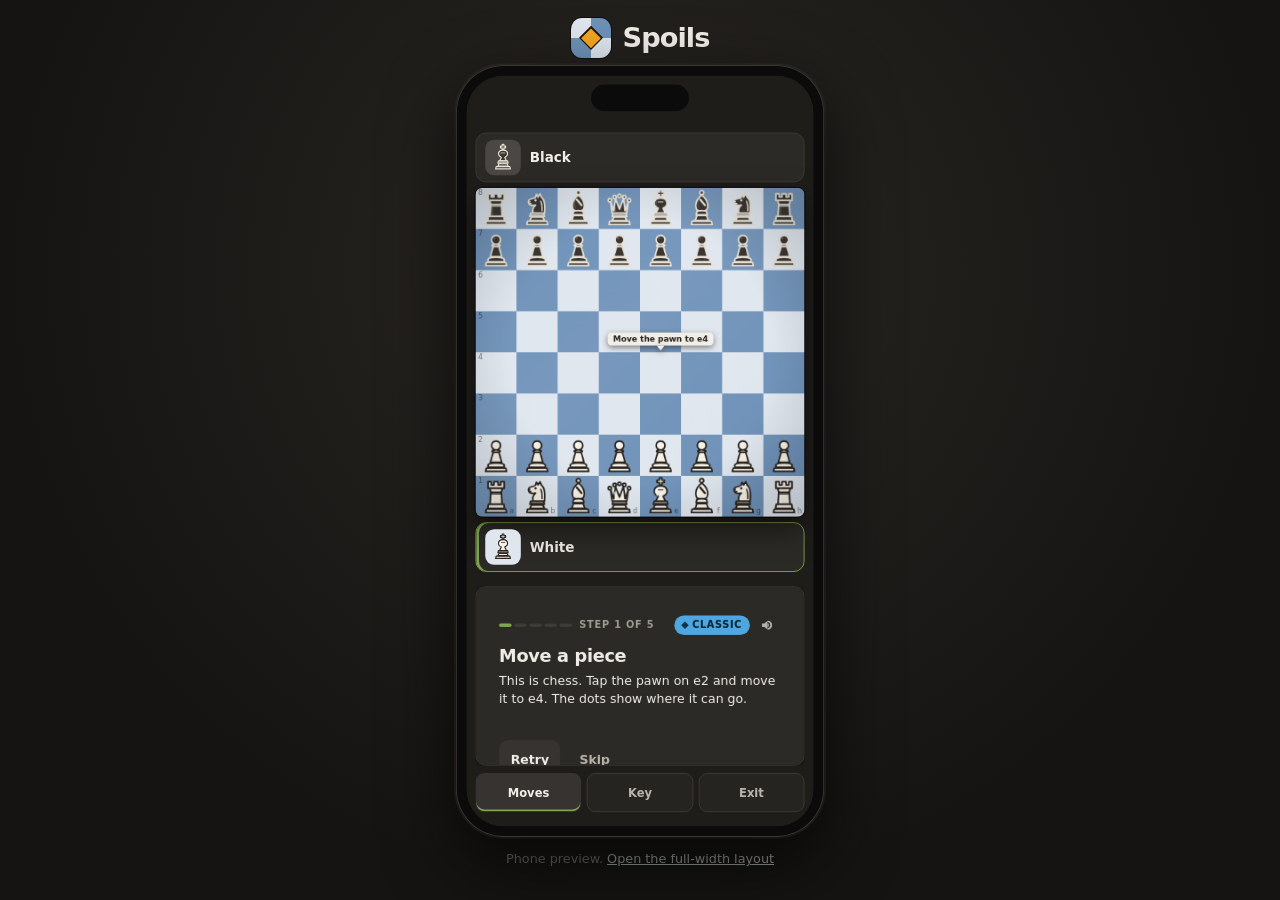
==== commit c608be50: "Game and archived prototype from spoils@d9e71e4" ====
--- a/play/index.html
+++ b/play/index.html
@@ -13,7 +13,7 @@
     <link rel="icon" href="./icons/icon-192.png" type="image/png" />
     <link rel="apple-touch-icon" href="./icons/apple-touch-icon.png" />
     <title>Spoils</title>
-    <script type="module" crossorigin src="./assets/index-DzTW2uty.js"></script>
+    <script type="module" crossorigin src="./assets/index-BGKYutU_.js"></script>
     <link rel="stylesheet" crossorigin href="./assets/index-CTPGQG3z.css">
   </head>
   <body>
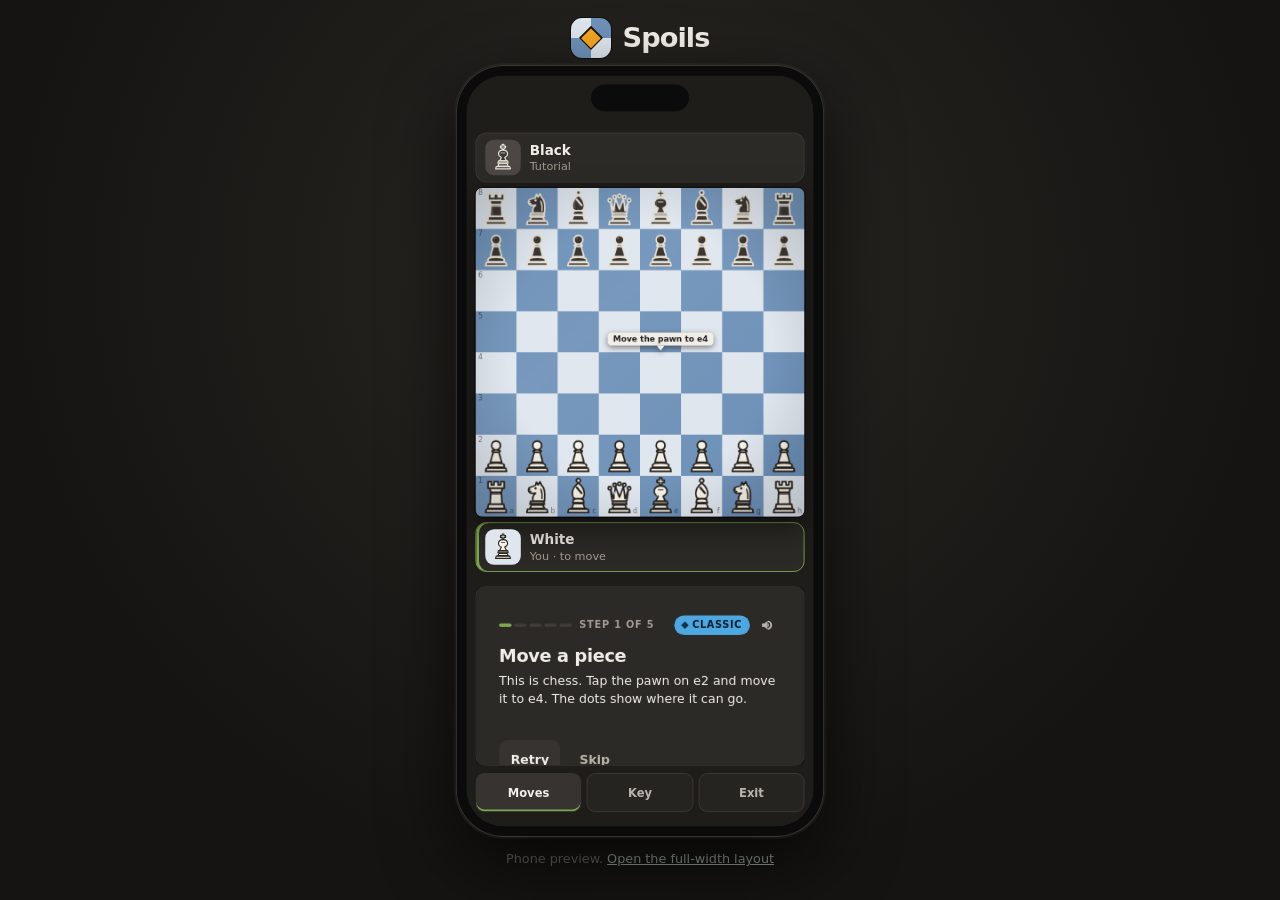
==== commit 2dd4a092: "Game and archived prototype from spoils@68e14f3" ====
--- a/play/index.html
+++ b/play/index.html
@@ -13,7 +13,7 @@
     <link rel="icon" href="./icons/icon-192.png" type="image/png" />
     <link rel="apple-touch-icon" href="./icons/apple-touch-icon.png" />
     <title>Spoils</title>
-    <script type="module" crossorigin src="./assets/index-BGKYutU_.js"></script>
+    <script type="module" crossorigin src="./assets/index-yHfTxo8p.js"></script>
     <link rel="stylesheet" crossorigin href="./assets/index-CTPGQG3z.css">
   </head>
   <body>
@@ -63,7 +63,7 @@
             </header>
             <div class="hero-card">
               <div class="hero-eyebrow">Chess, plus one rule</div>
-              <h1>Capture a piece. <span class="accent">Borrow its move.</span></h1>
+              <h1>Capture a piece.<br /><span class="accent">Borrow its move.</span></h1>
               <div class="board-frame preview" aria-hidden="true"><canvas id="preview-board"></canvas></div>
               <ol class="beats" aria-label="How a capture works">
                 <li><span class="beat-mark step">1</span><span class="beat-body"><b data-str="beats.take"></b><span data-str="beats.takeSub"></span></span></li>
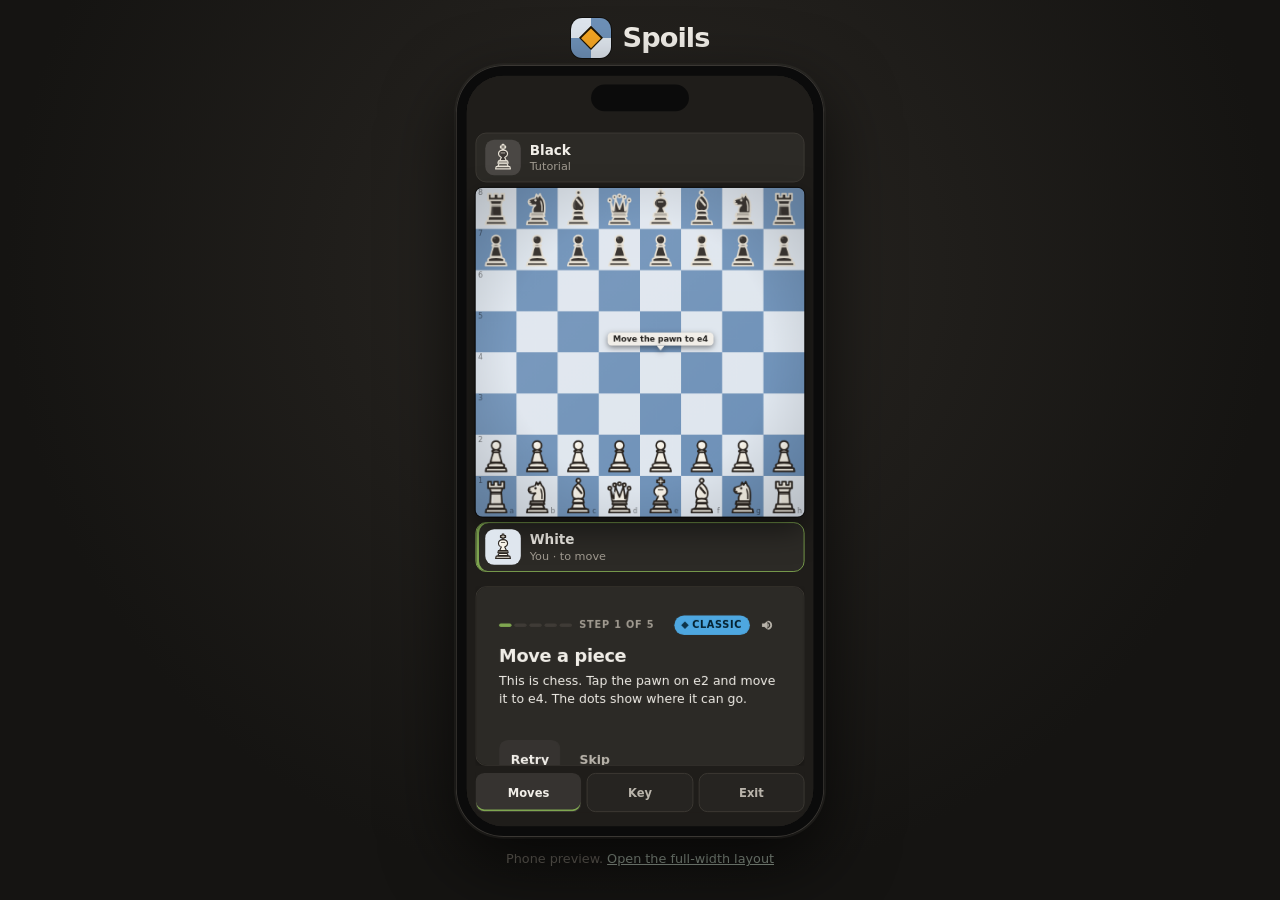
==== commit 1206163c: "Game and archived prototype from spoils@893f76f" ====
--- a/play/index.html
+++ b/play/index.html
@@ -13,8 +13,8 @@
     <link rel="icon" href="./icons/icon-192.png" type="image/png" />
     <link rel="apple-touch-icon" href="./icons/apple-touch-icon.png" />
     <title>Spoils</title>
-    <script type="module" crossorigin src="./assets/index-yHfTxo8p.js"></script>
-    <link rel="stylesheet" crossorigin href="./assets/index-CTPGQG3z.css">
+    <script type="module" crossorigin src="./assets/index-hHyBqAs6.js"></script>
+    <link rel="stylesheet" crossorigin href="./assets/index-Dp4KPRk1.css">
   </head>
   <body>
     <svg width="0" height="0" style="position:absolute" aria-hidden="true">
--- a/play/assets/index-Dp4KPRk1.css
+++ b/play/assets/index-Dp4KPRk1.css
@@ -0,0 +1 @@
+:root{--bg: #1f1d1a;--bg-2: #262421;--surface: #2c2a26;--surface-2: #363330;--line: #3f3b36;--text: #f1eee8;--text-2: #b9b4ab;--text-3: #a19b91;--accent: #7fa650;--accent-2: #93bb5f;--accent-ink: #10200a;--bonus: #f5a623;--bonus-ink: #1f1400;--classic: #4ea7e0;--custom: #b39ddb;--danger: #ef6b78;--warn: #e0245e;--ok: #55d6a2;--radius: 10px;--radius-sm: 6px;--shadow: 0 8px 24px rgba(0, 0, 0, .35);--shadow-sm: 0 2px 6px rgba(0, 0, 0, .3);--rail: 76px;--side: 340px;--font: "Segoe UI", system-ui, -apple-system, Roboto, "Helvetica Neue", sans-serif}*{box-sizing:border-box}[hidden]{display:none!important}html,body{margin:0;height:100%;background:var(--bg);color:var(--text);font-family:var(--font);line-height:1.4}h1,h2,h3{margin:0;letter-spacing:-.01em}h1{font-size:2.2rem;line-height:1.15}h2{font-size:1.6rem;margin-bottom:6px}p{margin:0 0 12px}.sr-only{position:absolute;width:1px;height:1px;overflow:hidden;clip:rect(0 0 0 0);white-space:nowrap}.hint{color:var(--text-3);font-size:.85rem}.lead{color:var(--text-2);font-size:1.05rem;max-width:60ch}.accent{color:var(--accent-2)}.btn,button{font-family:inherit;font-size:.95rem;font-weight:600;color:var(--text);background:var(--surface-2);border:1px solid transparent;border-radius:var(--radius-sm);padding:9px 16px;cursor:pointer;box-shadow:inset 0 -2px #00000040;transition:background .12s ease,transform .06s ease}.btn:hover,button:hover{background:#403c38}.btn:active,button:active{transform:translateY(1px);box-shadow:none}.btn.primary,button.primary{background:var(--accent);color:var(--accent-ink);box-shadow:inset 0 -3px #00000040}.btn.primary:hover,button.primary:hover{background:var(--accent-2)}.btn.ghost{background:transparent;box-shadow:none;color:var(--text-2)}.btn.ghost:hover{background:var(--surface-2);color:var(--text)}.btn.sm{padding:6px 12px;font-size:.85rem}.btn.xl{padding:14px 32px;font-size:1.15rem;border-radius:var(--radius)}button:disabled{opacity:.45;cursor:default;transform:none}button:focus-visible,select:focus-visible,canvas:focus-visible,input:focus-visible{outline:3px solid rgba(127,166,80,.7);outline-offset:2px}select,input[type=number]{font-family:inherit;font-size:.95rem;background:var(--bg-2);color:var(--text);border:1px solid var(--line);border-radius:var(--radius-sm);padding:8px 10px}input[type=range]{width:100%;accent-color:var(--accent)}.actions{display:flex;gap:8px;flex-wrap:wrap}.shell{display:grid;grid-template-columns:var(--rail) minmax(0,1fr);height:100%}.rail{background:var(--bg-2);border-right:1px solid var(--line);display:flex;flex-direction:column;align-items:stretch;padding:10px 8px;gap:4px}.rail-btn{background:transparent;box-shadow:none;border-radius:var(--radius-sm);padding:8px 4px;display:grid;justify-items:center;gap:3px;color:var(--text-2);font-size:.7rem;font-weight:600}.rail-btn svg{width:22px;height:22px}.rail-btn:hover{background:var(--surface);color:var(--text)}.rail-btn.active{color:var(--text);background:var(--surface);box-shadow:inset 3px 0 0 var(--accent)}.rail-spacer{flex:1}.content{min-width:0;min-height:0;overflow:auto}.screen{min-height:100%}.page{max-width:760px;margin:0 auto;padding:28px 24px 40px}.page.wide{max-width:1040px}.card{background:var(--surface);border:1px solid var(--line);border-radius:var(--radius);padding:14px 16px;box-shadow:var(--shadow-sm)}.card+.card{margin-top:14px}.card-title{font-size:.8rem;font-weight:700;text-transform:uppercase;letter-spacing:.06em;color:var(--text-3);margin-bottom:10px}.row-between{display:flex;justify-content:space-between;align-items:baseline}.stat{font-size:1.05rem;font-weight:600}.play-layout{display:grid;grid-template-columns:minmax(0,1.1fr) minmax(320px,460px);gap:28px;max-width:1120px;margin:0 auto;padding:40px 28px;align-items:start}.hero-eyebrow{color:var(--accent-2);font-weight:700;text-transform:uppercase;letter-spacing:.08em;font-size:.78rem;margin-bottom:10px}.hero h1{margin-bottom:14px}.hero .rule{color:var(--text-2);font-size:1.05rem;max-width:52ch}.hero-actions{display:flex;gap:12px;align-items:center;margin:22px 0 10px;flex-wrap:wrap}.notice-first{background:#7fa65024;border-left:4px solid var(--accent);padding:10px 12px;border-radius:var(--radius-sm);color:var(--text);max-width:52ch}.setup.card{padding:18px}.mode-cards{display:grid;gap:8px;margin-bottom:14px}.mode-card{text-align:left;background:var(--bg-2);border:2px solid var(--line);border-radius:var(--radius);padding:10px 12px;cursor:pointer;display:grid;gap:4px;box-shadow:none}.mode-card:hover{background:#2a2825}.mode-card.selected{border-color:var(--accent);background:#7fa6501a}.mode-card .mode-title{font-size:1.05rem;font-weight:700;display:flex;align-items:center;gap:8px}.mode-tag{font-size:.66rem;font-weight:700;text-transform:uppercase;letter-spacing:.05em;padding:2px 7px;border-radius:999px;background:var(--bonus);color:var(--bonus-ink)}.mode-card.classic .mode-tag{background:var(--classic);color:#04202e}.mode-card.custom .mode-tag{background:var(--custom);color:#1c1230}.mode-tagline{color:var(--text);font-size:.9rem}.mode-dividing{color:var(--text-3);font-size:.8rem}.mode-card:not(.selected) .mode-dividing{display:none}.menu-grid{display:grid;grid-template-columns:1fr 1fr;gap:10px 14px;margin-bottom:14px}.menu-grid label{display:grid;gap:4px;font-size:.8rem;font-weight:600;color:var(--text-3);text-transform:uppercase;letter-spacing:.05em}.menu-grid select{text-transform:none;letter-spacing:0;font-weight:500}.quick{display:grid;grid-template-columns:1fr 1fr;gap:8px;margin-bottom:12px}.quick-btn{display:flex;align-items:center;gap:10px;background:var(--bg-2);box-shadow:none;border:1px solid var(--line);padding:10px 12px;font-weight:600}.quick-btn svg{width:20px;height:20px;color:var(--accent-2)}.quick-btn:hover{border-color:var(--accent)}.menu-actions{display:flex;gap:10px;flex-wrap:wrap;align-items:center;margin-top:8px}.advanced{background:var(--bg-2);border:1px solid var(--custom);border-radius:var(--radius);padding:10px 12px;margin-bottom:12px}.advanced-head{color:var(--text-2);font-size:.85rem;display:flex;flex-wrap:wrap;gap:8px;align-items:center}.advanced-head strong{color:var(--custom)}.flags{display:grid;gap:2px;margin-top:8px;max-height:34vh;overflow:auto}.flag{display:grid;grid-template-columns:1fr auto;align-items:center;gap:8px;padding:5px 0;border-bottom:1px solid var(--line);font-size:.88rem}.flag .help{grid-column:1 / -1;color:var(--text-3);font-size:.76rem}.game-layout{display:grid;grid-template-columns:minmax(0,1fr) var(--side);gap:20px;height:100%;padding:14px 20px;max-width:1400px;margin:0 auto}.board-col{display:grid;grid-template-rows:auto auto minmax(0,1fr) auto;gap:8px;min-height:0;justify-items:center}.board-wrap{display:grid;place-items:center;min-height:0;width:100%}.board-frame{width:min(100%,calc(100vh - 170px));aspect-ratio:1;border-radius:8px;overflow:hidden;box-shadow:0 12px 34px #00000080,0 0 0 1px #0009;background:#000}.board-frame.small{width:min(100%,340px);box-shadow:var(--shadow)}.board-frame.preview{width:min(100%,420px);margin-top:26px;transform:perspective(900px) rotateX(14deg);transform-origin:50% 100%;box-shadow:0 30px 50px #00000080,0 0 0 1px #0009}.board-frame.preview canvas{pointer-events:none}#board,#preview-board,.demo-board{display:block;width:100%;height:100%;touch-action:none}.player-bar{width:min(100%,calc(100vh - 170px));display:flex;align-items:center;gap:12px;padding:6px 10px;background:var(--surface);border:1px solid var(--line);border-radius:var(--radius-sm);min-height:48px}.player-bar .who{font-weight:700;display:flex;align-items:center;gap:10px}.player-bar .who:before{content:attr(data-initial);width:32px;height:32px;border-radius:8px;display:grid;place-items:center;background:var(--surface-2);font-size:1.2rem}.player-bar .sub{color:var(--text-3);font-size:.82rem}.player-bar .captured{margin-left:auto;letter-spacing:-2px;font-size:1.15rem;color:var(--text-2)}.player-bar .adv{color:var(--accent-2);font-weight:700;font-size:.85rem;min-width:2.2em;text-align:right}.player-bar.to-move{border-color:var(--accent);box-shadow:0 0 0 1px #7fa65066}.side-col{display:flex;flex-direction:column;gap:12px;min-height:0}.status{font-weight:700;min-height:1.5em;display:flex;align-items:center;gap:8px;flex-wrap:wrap}.mode{display:inline-block;padding:2px 9px;border-radius:999px;background:var(--bonus);color:var(--bonus-ink);font-size:.72rem;font-weight:800;text-transform:uppercase;letter-spacing:.05em}.mode.classic{background:var(--classic);color:#04202e}.mode.custom{background:var(--custom);color:#1c1230}.banner{margin-top:10px;background:var(--bonus);color:var(--bonus-ink);font-weight:700;padding:10px 12px;border-radius:var(--radius-sm)}.task{margin-top:10px;background:#7fa6501a;border-left:4px solid var(--accent);border-radius:var(--radius-sm);padding:10px 12px;display:grid;gap:8px}.task-title{font-weight:700}.task-feedback{min-height:1.3em;color:var(--ok);font-weight:600}.task-feedback.bad{color:var(--danger)}.desc{margin-top:10px;color:var(--text-2);line-height:1.4;min-height:2.4em}.desc .beat{display:inline-block;font-size:.7rem;font-weight:800;text-transform:uppercase;letter-spacing:.06em;color:var(--bonus);margin-right:8px}.moves-card{display:flex;flex-direction:column;flex:1 1 auto;min-height:140px}.moves{flex:1 1 auto;min-height:0;overflow:auto;font-variant-numeric:tabular-nums;font-size:.92rem;display:grid;grid-template-columns:2.6em 1fr 1fr;align-content:start}.moves>span{padding:4px 8px}.moves .num{color:var(--text-3);background:var(--bg-2)}.moves>span:nth-child(6n+1),.moves>span:nth-child(6n+2),.moves>span:nth-child(6n+3){background:#ffffff06}.moves>span.current{background:#7fa65040;color:var(--text);border-radius:4px}.nav{display:flex;gap:6px;margin-top:8px}.nav-pos{font-size:.78rem;color:var(--text-3);text-transform:none;letter-spacing:0}.legend-card summary{cursor:pointer;font-size:.85rem;color:var(--text-2)}.legend{list-style:none;padding:0;margin:8px 0 0;font-size:.82rem;color:var(--text-2)}.legend li{display:flex;align-items:center;gap:8px;margin:4px 0}.sw{width:20px;height:20px;background:#dfe6ee;position:relative;flex:none;border-radius:3px}.sw.dot:after{content:"";position:absolute;inset:33%;border-radius:50%;background:#00000040}.sw.ring:after{content:"";position:absolute;inset:2px;border-radius:50%;border:3px solid rgba(0,0,0,.25)}.sw.diamond:after{content:"";position:absolute;inset:30%;background:var(--bonus);transform:rotate(45deg)}.sw.dashed:after{content:"";position:absolute;inset:3px;border:3px dashed var(--bonus);transform:rotate(45deg)}.sw.sel{background:#ffd50099}.sw.threat:after{content:"";position:absolute;inset:15%;border-radius:50%;background:radial-gradient(circle,#e0245eb3,#e0245e00)}.sw.hatch{box-shadow:inset 0 0 0 3px var(--warn);background-image:repeating-linear-gradient(45deg,rgba(224,36,94,.4) 0 4px,transparent 4px 8px)}.modal{position:fixed;inset:0;background:#0009;display:grid;place-items:center;z-index:10;backdrop-filter:blur(2px)}.modal-card{background:var(--surface);border:1px solid var(--line);border-radius:14px;padding:24px 28px;min-width:320px;max-width:480px;box-shadow:var(--shadow);text-align:center}.modal-title{font-size:1.6rem;font-weight:800;margin-bottom:6px}.modal-actions{display:flex;gap:10px;margin-top:16px;justify-content:center;flex-wrap:wrap}.results-card .trophy{width:44px;height:44px;color:var(--bonus);margin-bottom:6px}.promo-choices{display:flex;gap:10px;margin:10px 0;justify-content:center}.promo-choices button{font-size:2.2rem;min-width:64px;line-height:1.2}.rules-layout{display:grid;grid-template-columns:minmax(0,1fr) 380px;gap:16px;align-items:start}.demo-wrap{display:grid;justify-items:center;gap:10px}.replay-list{display:grid;gap:6px;max-height:55vh;overflow:auto}.replay-list button{text-align:left;background:var(--bg-2);box-shadow:none;border:1px solid var(--line);font-weight:500}.replay-list button:hover{border-color:var(--accent)}.bindings{display:grid;grid-template-columns:1fr auto auto;gap:6px 12px;align-items:center;font-size:.9rem;margin-bottom:12px}.bindings .keys{font-family:ui-monospace,Consolas,monospace;color:var(--text-3)}.tag{font-size:.8rem;color:var(--text-3);font-weight:400;margin-left:8px}@media (max-width: 1000px){.play-layout,.rules-layout{grid-template-columns:minmax(0,1fr)}.game-layout{grid-template-columns:minmax(0,1fr);height:auto}.board-frame,.player-bar{width:min(100%,calc(100vh - 220px))}}@media (max-width: 640px){.shell{grid-template-columns:1fr;grid-template-rows:minmax(0,1fr) auto}.rail{order:2;flex-direction:row;border-right:0;border-top:1px solid var(--line);padding:6px}.brand,.rail-spacer{display:none}.rail-btn{flex:1}.menu-grid,.quick{grid-template-columns:1fr}.play-layout{padding:20px 16px}}@keyframes screen-in{0%{opacity:0}to{opacity:1}}.screen:not([hidden]){animation:screen-in .18s ease-out}@media (prefers-reduced-motion: reduce){.screen:not([hidden]){animation:none}}.page-head{display:flex;justify-content:space-between;align-items:flex-end;gap:16px;flex-wrap:wrap;margin-bottom:18px}.page-head h2{font-size:1.9rem;margin-bottom:4px}.page-head .lead{margin:0}.segmented{display:inline-flex;background:var(--bg-2);border:1px solid var(--line);border-radius:999px;padding:3px;gap:2px}.segmented .seg{background:transparent;box-shadow:none;border-radius:999px;padding:6px 14px;font-size:.85rem;color:var(--text-2)}.segmented .seg:hover{color:var(--text);background:var(--surface-2)}.segmented .seg.selected{background:var(--surface-2);color:var(--text);box-shadow:0 1px #ffffff0f inset,var(--shadow-sm)}.stats{display:grid;grid-template-columns:repeat(3,minmax(0,1fr));gap:12px;margin-bottom:18px}.stat-tile{background:var(--surface);border:1px solid var(--line);border-radius:var(--radius);padding:14px 16px 12px;display:grid;gap:4px;align-content:start}.stat-label{font-size:.74rem;font-weight:700;text-transform:uppercase;letter-spacing:.06em;color:var(--text-3)}.stat-value{font-size:1.9rem;font-weight:800;line-height:1.1;font-variant-numeric:tabular-nums}.stat-note{color:var(--text-3);font-size:.8rem;min-height:1.2em}.progress{height:6px;border-radius:999px;background:var(--bg-2);overflow:hidden;margin-top:6px}.progress-fill{height:100%;width:0;background:var(--accent);border-radius:inherit;transition:width .3s ease}.puzzle-cards{display:grid;grid-template-columns:1fr 1fr;gap:12px;margin-bottom:16px}.feature-card{display:grid;grid-template-columns:auto minmax(0,1fr) auto;align-items:center;gap:14px;text-align:left;background:var(--surface);border:1px solid var(--line);border-radius:var(--radius);padding:16px 18px;box-shadow:none;transition:border-color .12s ease,transform .12s ease}.feature-card:hover{background:var(--surface);border-color:var(--accent);transform:translateY(-1px)}.feature-card:disabled{opacity:.6}.feature-icon{width:44px;height:44px;border-radius:12px;display:grid;place-items:center;background:#7fa6502e;color:var(--accent-2)}.feature-icon.daily{background:#f5a6232e;color:var(--bonus)}.feature-icon svg{width:24px;height:24px}.feature-card.done .feature-icon.daily{background:#55d6a22e;color:var(--ok)}.feature-title{font-size:1.05rem;font-weight:700}.feature-text{color:var(--text-2);font-size:.88rem;font-weight:500;margin-top:2px}.feature-arrow{width:22px;height:22px;color:var(--text-3)}.feature-card:hover .feature-arrow{color:var(--accent-2)}.rules-text{display:grid;gap:18px;max-width:62ch}.rules-section h3{font-size:.78rem;font-weight:700;text-transform:uppercase;letter-spacing:.06em;color:var(--accent-2);margin-bottom:6px}.rules-section p{color:var(--text);font-size:1rem;line-height:1.55;margin:0}.mode-rows{display:grid;gap:8px}.mode-row{display:grid;grid-template-columns:auto minmax(0,1fr);gap:12px;align-items:start;background:var(--surface);border:1px solid var(--line);border-radius:var(--radius);padding:12px 14px}.mode-row .mode{margin-top:3px}.legend.two-col{display:grid;grid-template-columns:1fr 1fr;gap:4px 16px;font-size:.9rem;color:var(--text)}.legend.two-col li{margin:0}.demo-wrap{position:sticky;top:20px}.demo-caption{color:var(--text-2);font-size:.92rem;margin:0;text-align:center}.empty-state{display:grid;justify-items:center;gap:10px;padding:48px 20px;text-align:center;color:var(--text-2);border:1px dashed var(--line);border-radius:var(--radius)}.empty-state svg{width:40px;height:40px;color:var(--text-3)}.empty-state p{margin:0;max-width:40ch}.replay-list{max-height:none}.replay-row{display:grid;grid-template-columns:96px minmax(0,1.6fr) minmax(0,1fr) minmax(0,1.4fr) auto auto;align-items:center;gap:14px;width:100%;padding:10px 14px;font-weight:500;font-size:.92rem}.replay-row .mode{justify-self:start}.replay-arrow{display:inline-flex;justify-self:end;align-self:center}.replay-players{display:flex;align-items:center;gap:6px;color:var(--text)}.replay-players .mini{width:20px;height:20px}.replay-players .mini+.mini,.replay-players .piece-glyph.mini+.piece-glyph.mini{margin-left:8px}.replay-result{font-weight:700;color:var(--text-2)}.replay-result.w,.replay-result.b{color:var(--text)}.replay-how{color:var(--text-3);font-size:.85rem}.replay-date{color:var(--text-3);font-size:.82rem;font-variant-numeric:tabular-nums}.settings-grid{display:grid;grid-template-columns:1fr 1fr;gap:14px;align-items:start}.settings-section.controls{grid-column:1 / -1}.settings-grid .card+.card{margin-top:0}.setting{display:grid;gap:8px;padding:12px 0;border-top:1px solid var(--line)}.setting:first-of-type{border-top:0;padding-top:4px}.setting-label{display:grid;gap:2px}.setting-label>span:first-child{font-weight:700;font-size:.95rem}.setting-help{color:var(--text-3);font-size:.82rem}.setting select{justify-self:start;min-width:240px}.swatches{display:flex;gap:10px;flex-wrap:wrap}.swatch{display:grid;justify-items:center;gap:6px;background:transparent;box-shadow:none;padding:6px;border-radius:var(--radius);font-size:.8rem;font-weight:600;color:var(--text-2);border:2px solid transparent}.swatch:hover{background:var(--surface-2);color:var(--text)}.swatch.selected{border-color:var(--accent);color:var(--text)}.swatch-tile{width:56px;height:56px;border-radius:8px;box-shadow:0 0 0 1px #0009,var(--shadow-sm)}.volume-row{display:grid;grid-template-columns:auto minmax(0,1fr) auto;align-items:center;gap:12px}.volume-icon{width:22px;height:22px;color:var(--text-2)}.volume-value{font-variant-numeric:tabular-nums;color:var(--text-2);font-size:.9rem;text-align:right}.bindings-grid{display:grid;grid-template-columns:1fr 1fr;gap:24px}.bindings-head{font-size:.78rem;font-weight:700;text-transform:uppercase;letter-spacing:.06em;color:var(--text-3);margin-bottom:8px}.bindings{grid-template-columns:minmax(0,1fr) auto auto;gap:0 12px;margin-bottom:0}.bindings>span,.bindings>button{padding:6px 0;border-bottom:1px solid var(--line);align-self:stretch;display:flex;align-items:center}.bindings>button{justify-content:center}.bindings .keys{gap:4px;color:var(--text-2)}kbd{font-family:ui-monospace,Consolas,monospace;font-size:.78rem;background:var(--bg-2);border:1px solid var(--line);border-bottom-width:2px;border-radius:5px;padding:1px 7px;color:var(--text)}.piece-img{display:inline-block;width:1.5em;height:1.5em;vertical-align:middle;object-fit:contain}.piece-glyph{display:inline-block;line-height:1}.player-bar{gap:10px}.player-bar .avatar{width:36px;height:36px;border-radius:9px;display:grid;place-items:center;background:var(--surface-2);flex:none}.player-bar .avatar.w{background:#dfe6ee}.player-bar .avatar.b{background:#4a4744}.player-bar .avatar-img,.player-bar .piece-glyph.avatar-img{width:30px;height:30px;font-size:1.4rem}.player-bar .names{display:grid;line-height:1.2}.player-bar .who:before{content:none}.player-bar .captured{display:flex;align-items:center;letter-spacing:0;min-height:22px}.player-bar .cap-img,.player-bar .piece-glyph.cap-img{width:22px;height:22px;font-size:1.05rem;margin-left:-7px;filter:drop-shadow(0 1px 1px rgba(0,0,0,.4))}.player-bar .captured>:first-child{margin-left:0}.player-bar .adv{background:#7fa65029;border-radius:999px;padding:1px 8px;min-width:0}.player-bar .adv:empty{display:none}.player-bar.to-move .avatar{box-shadow:0 0 0 2px var(--accent)}.status-card .status{display:flex;justify-content:space-between;align-items:center;gap:10px;font-size:1.05rem}.status-card .status .status-text{min-width:0}.status-card .status .mode{flex:none}.moves-empty{color:var(--text-3);font-size:.88rem;padding:6px 8px}.moves>span{border-radius:4px}.moves>span:not(.num):hover{background:#ffffff0f}.btn.icon{padding:6px 10px;display:grid;place-items:center;flex:1}.btn.icon svg{width:18px;height:18px}.game-actions{margin-top:2px}.promo-choices{gap:12px}.promo-choice{display:grid;justify-items:center;gap:4px;padding:10px 12px 8px;min-width:84px;font-size:.78rem;text-transform:capitalize;background:var(--bg-2);border:2px solid var(--line);box-shadow:none}.promo-choice:hover{border-color:var(--accent);background:var(--bg-2)}.promo-img,.piece-glyph.promo-img{width:56px;height:56px;font-size:2.4rem}.results-figure{display:flex;justify-content:center;gap:6px;margin-bottom:8px}.results-img,.piece-glyph.results-img{width:72px;height:72px;font-size:3rem;filter:drop-shadow(0 6px 10px rgba(0,0,0,.45))}@media (max-width: 1000px){.settings-grid,.puzzle-cards,.bindings-grid{grid-template-columns:1fr}.demo-wrap{position:static}.replay-row{grid-template-columns:96px minmax(0,1fr) auto}.replay-how,.replay-date{grid-column:2}.replay-arrow{display:inline-flex;grid-column:3;grid-row:1 / -1;align-self:center}}@media (max-width: 640px){.stats{grid-template-columns:1fr}}html,body{touch-action:manipulation;-webkit-tap-highlight-color:transparent;overscroll-behavior:none}@supports (height: 100dvh){.shell{height:100dvh}}@media (pointer: coarse),(max-width: 640px){.btn,button,select{min-height:44px}.btn.sm{min-height:40px}.segmented .seg,.rail-btn,.swatch,.promo-choice,.mode-card,.moves>span{min-height:0}.rail-btn{padding:10px 4px}.moves>span{padding:8px}.legend-card summary{padding:6px 0}}@media (max-width: 640px){.rail{padding-bottom:calc(6px + env(safe-area-inset-bottom));padding-left:calc(6px + env(safe-area-inset-left));padding-right:calc(6px + env(safe-area-inset-right))}.content{padding-top:env(safe-area-inset-top)}.game-layout{padding:8px 10px 0;gap:10px}.board-col{gap:6px}.board-frame,.player-bar{width:100%}.board-frame{border-radius:6px}.player-bar{min-height:44px;padding:4px 8px}.player-bar .sub{font-size:.76rem}.side-col{gap:10px;padding-bottom:12px}.status-card .status{font-size:1rem}.moves-card{min-height:120px;max-height:40vh}.game-actions{position:sticky;bottom:0;z-index:2;background:var(--bg);padding:8px 0;margin-top:0;box-shadow:0 -8px 12px -8px #0009}.game-actions .btn{flex:1 1 auto}.page{padding:18px 14px 32px}.page-head{margin-bottom:14px}.page-head h2{font-size:1.6rem}.hero h1{font-size:1.85rem}.hero .rule{font-size:.98rem}.hero-actions .btn.xl{flex:1 1 auto;padding:14px 20px}.board-frame.preview{margin-top:18px;transform:perspective(700px) rotateX(10deg)}.modal-card{min-width:0;width:min(92vw,480px);padding:20px 18px}.promo-choices{flex-wrap:wrap}.promo-choice{min-width:0;flex:1 1 40%}.replay-row{padding:10px;gap:6px 12px}.setting select{min-width:0;width:100%}.segmented{display:flex;max-width:100%}.segmented .seg{flex:1 1 auto;padding:6px 8px}.swatch-tile{width:48px;height:48px}.volume-row{grid-template-columns:auto minmax(0,1fr) auto}}@media (max-height: 480px) and (orientation: landscape){.game-layout{grid-template-columns:minmax(0,1fr) minmax(220px,300px);height:100%;padding:6px 10px;gap:10px}.board-frame,.player-bar{width:min(100%,calc(100vh - 110px))}.player-bar{min-height:36px;padding:2px 8px}.player-bar .avatar{width:28px;height:28px}.rail{order:0;flex-direction:column;border-top:0;border-right:1px solid var(--line)}}.btn.mobile-only{display:none}@media (max-width: 640px){body.in-game .rail{display:none}#screen-game{height:100%;min-height:0}.game-layout{height:100%;grid-template-rows:auto minmax(0,1fr);overflow:hidden;padding:8px 10px calc(8px + env(safe-area-inset-bottom))}.board-frame,.player-bar{width:100%}@supports (height: 100dvh){.board-frame,.player-bar{width:min(100%,calc(100dvh - 366px - env(safe-area-inset-bottom)))}}.side-col{display:grid;grid-template-rows:minmax(0,1fr) auto auto;gap:8px;min-height:0;padding-bottom:0}.status-card{min-height:0;overflow:auto;padding:10px 12px}.status-card .status{gap:8px;font-size:.95rem}.legend{display:grid;grid-template-columns:1fr 1fr;gap:6px 10px;font-size:.78rem;line-height:1.2;margin-top:0;white-space:nowrap}.legend li{margin:0;gap:6px}.legend .sw{width:16px;height:16px}.legend-card summary{display:none}.status-card .desc{margin-top:6px;font-size:.9rem;min-height:0}.banner{margin-top:6px;padding:8px 10px;font-size:.9rem}.btn.mobile-only{display:inline-flex;align-items:center;justify-content:center}body.teaching .moves-card{display:none}@supports (height: 100dvh){body.teaching .board-frame,body.teaching .player-bar{width:min(100%,calc(100dvh - 396px))}body.reviewing .board-frame,body.reviewing .player-bar,body.reviewing .eval-bar{width:min(100%,calc(100dvh - 430px))}}.game-actions{position:static;box-shadow:none;padding:0;gap:6px;flex-wrap:nowrap}.game-actions .btn{flex:1 1 0;min-width:0;padding:10px 2px;font-size:.78rem;white-space:nowrap;overflow:hidden;text-overflow:ellipsis}.nav{margin-top:0}}.phone-stage{position:fixed;inset:0;display:grid;grid-template-rows:minmax(0,1fr) auto;place-items:center;background:radial-gradient(ellipse at 50% 30%,#2a2723,#151412 70%);overflow:hidden}.phone{position:relative;border-radius:54px;background:#0b0b0b;padding:12px;box-shadow:0 30px 80px #000000b3,0 0 0 2px #2c2a26,inset 0 0 0 1px #3a3733;transform-origin:50% 50%}.phone:before{content:"";position:absolute;top:22px;left:50%;width:110px;height:30px;transform:translate(-50%);border-radius:20px;background:#0b0b0b;z-index:2;pointer-events:none}.phone-screen{display:block;width:100%;height:100%;border:0;border-radius:42px;background:#1f1d1a}.phone-caption{margin:0;padding:10px 0 16px;color:#6f6a62;font-size:.8rem}.phone-caption a{color:#9aa79a}html.inapp .content{padding-top:56px}@media (max-width: 640px){@supports (height: 100dvh){html.inapp .board-frame,html.inapp .player-bar{width:min(100%,calc(100dvh - 318px))}}}.home{max-width:520px;margin:0 auto;padding:12px 14px 28px;display:grid;gap:12px}.home-head{display:flex;justify-content:space-between;align-items:center;padding:2px 2px 0}.home-brand{display:flex;align-items:center;gap:10px;font-weight:800;font-size:1.15rem;letter-spacing:-.01em}.home-chip{font-size:.76rem;font-weight:600;color:var(--text-2);background:var(--surface);border:1px solid var(--line);border-radius:999px;padding:4px 10px}.home-chip:empty{display:none}.hero-card{position:relative;background:linear-gradient(180deg,#312d28,#22201c);border:1px solid var(--line);border-radius:16px;padding:14px 0 0 16px;overflow:hidden;display:grid;grid-template-columns:minmax(0,1fr) auto;grid-template-rows:auto auto;column-gap:8px;align-items:end}.hero-card .hero-eyebrow{grid-column:1;align-self:start;margin:0 0 6px;font-size:.64rem;letter-spacing:.06em;white-space:nowrap}.hero-card h1{grid-column:1;align-self:start;font-size:1.35rem;line-height:1.15;margin:0 0 14px;text-wrap:balance}.hero-card .board-frame.preview{grid-column:2;grid-row:1 / span 2;width:176px;margin:6px 10px -10px 0;transform:perspective(700px) rotateX(16deg);transform-origin:50% 100%;box-shadow:0 18px 30px #00000080,0 0 0 1px #0009}.home .notice-first{margin:0;max-width:none}.play-card{display:grid;gap:12px;padding:14px}.mode-seg{display:flex}.mode-seg .seg{flex:1 1 0}.mode-seg .seg.selected.mayhem{color:var(--bonus)}.mode-seg .seg.selected.classic{color:var(--classic)}.mode-seg .seg.selected.custom{color:var(--custom)}.mode-blurb{margin:0;color:var(--text-2);font-size:.86rem;line-height:1.4}.play-card .menu-grid,.play-card .advanced{margin:0}.play-card .hero-actions{margin:0;display:grid;gap:8px}.play-card .btn.xl{width:100%}.home .quick{grid-template-columns:1fr 1fr;gap:10px;margin:0}.home .quick-btn{display:grid;grid-template-columns:auto minmax(0,1fr);grid-template-rows:auto auto;gap:2px 12px;align-items:center;text-align:left;padding:12px;border-radius:var(--radius);background:var(--surface);min-height:64px}.home .quick-btn svg{grid-row:1 / span 2;width:26px;height:26px}.home .quick-btn .q-sub{color:var(--text-3);font-size:.74rem;font-weight:500;white-space:nowrap;overflow:hidden;text-overflow:ellipsis}.home-foot{margin:0;text-align:center}.btn.link{background:none;box-shadow:none;padding:4px 8px;min-height:0;color:var(--text-3);font-size:.78rem;font-weight:600}.btn.link:hover{background:none;color:var(--text)}.side-panel{display:contents}.btn.tab[aria-pressed=true]{background:var(--surface-2);color:var(--text);box-shadow:inset 0 -2px 0 var(--accent)}@media (max-width: 640px){.side-panel{display:flex;flex-direction:column;gap:8px;min-height:0;overflow:hidden}.side-panel .card+.card{margin-top:0}.status-card{flex:0 1 auto;min-height:0;overflow:auto}.moves-card,.legend-card{flex:1 1 0;min-height:0;max-height:none;overflow:auto;padding:10px 12px}.side-col[data-panel=moves] .legend-card,.side-col[data-panel=marks] .moves-card{display:none}.legend-card summary{list-style:none;pointer-events:none;font-weight:700;color:var(--text)}.moves{flex:none;overflow:visible;font-size:.86rem}.moves>span{padding:5px 8px}.legend-card{padding:8px 12px}}.confirm-text{font-size:1.1rem;font-weight:700;margin-bottom:4px}.btn.primary.danger{background:var(--danger);color:#2b0d10}.btn.primary.danger:hover{background:#ea6a78}#board{cursor:grab}.home-level{display:grid;gap:5px;justify-items:end}.level-meter{width:120px;height:4px;border-radius:999px;background:var(--surface-2);overflow:hidden}.level-fill{height:100%;width:0;background:var(--accent);transition:width .4s ease}.swatch.locked{opacity:.55;cursor:default}.swatch.locked .swatch-tile{filter:grayscale(.6)}.swatch-lock{font-size:.66rem;color:var(--text-3);font-weight:500}.results-xp{color:var(--accent-2);font-weight:700;font-size:.9rem;min-height:1.2em;margin-bottom:8px}.results-xp:empty{display:none}.results-board{width:min(100%,200px);aspect-ratio:1;margin:0 auto 6px;border-radius:6px;overflow:hidden;box-shadow:0 6px 18px #00000080,0 0 0 1px #0009}.results-board canvas{display:block;width:100%;height:100%}.eval-bar{width:min(100%,calc(100vh - 170px));height:6px;border-radius:999px;background:#3b3632;overflow:hidden;box-shadow:inset 0 0 0 1px #00000080}.eval-fill{height:100%;width:50%;background:#f6f1e6;transition:width .35s ease}@media (max-width: 640px){.eval-bar{width:100%}}.review{margin-top:8px;display:grid;gap:8px}.review-progress{display:grid;gap:4px}.review-progress .progress{margin-top:0}.review-progress span,.review-label{font-size:.72rem;font-weight:700;text-transform:uppercase;letter-spacing:.06em;color:var(--text-3)}.review-chips{display:flex;align-items:center;gap:6px;overflow-x:auto;scrollbar-width:none;padding-bottom:2px}.review-chips::-webkit-scrollbar{display:none}.review-chips .review-label{flex:none;white-space:nowrap}.desc.clamp{display:-webkit-box;-webkit-line-clamp:2;-webkit-box-orient:vertical;overflow:hidden}.review-chip{font-variant-numeric:tabular-nums;padding:4px 10px;min-height:0;flex:none;white-space:nowrap}.moves>span{position:relative;cursor:default}.badge{display:inline-block;width:8px;height:8px;border-radius:50%;margin-left:6px;vertical-align:middle}.badge.best{background:var(--ok)}.badge.good{background:var(--classic)}.badge.miss{background:var(--bonus)}.badge.blunder{background:var(--danger)}@media (max-width: 640px){.review{margin-top:6px;gap:6px}.review-chip{padding:3px 8px;font-size:.74rem;min-height:0}.nav{gap:6px}.nav .btn.icon{min-height:34px;padding:4px 8px}.nav .btn.icon svg{width:16px;height:16px}.status-card .desc.clamp{font-size:.84rem;margin-top:4px}.status-card .review{margin-top:4px}}.results-suggest{display:flex;align-items:center;justify-content:center;gap:10px;flex-wrap:wrap;margin:0 0 10px;padding:8px 10px;border-radius:var(--radius-sm);background:#7fa6501f;font-size:.9rem}.desc-note{margin-top:6px;color:var(--text)}.desc .beat.danger{color:var(--danger)}.player-bar .clock{font-variant-numeric:tabular-nums;font-weight:700;font-size:.95rem;background:var(--bg-2);color:var(--text-2);padding:3px 9px;border-radius:6px;margin-left:4px}.player-bar .clock:empty{display:none}.player-bar .clock.active{background:var(--surface-2);color:var(--text);box-shadow:inset 0 0 0 1px var(--accent)}.player-bar .clock.low{color:var(--danger)}.clock-row{display:flex;align-items:center;gap:10px}.clock-label{font-size:.8rem;font-weight:600;color:var(--text-3);text-transform:uppercase;letter-spacing:.05em}.clock-row .segmented{flex:1 1 auto;display:flex}.clock-row .seg{flex:1 1 0;padding:6px 4px}.puzzle-filters{display:flex;flex-wrap:wrap;gap:10px;margin-bottom:14px}.puzzle-filters .segmented{display:flex}.puzzle-filters .seg{flex:1 1 auto}@media (max-width: 640px){.puzzle-filters{flex-direction:column}}.home-chips{display:flex;gap:6px}.home-chip.streak{color:var(--bonus);border-color:#f5a62366}.home-chip.streak.badge-2{color:#d9dde3}.home-chip.streak.badge-3{color:#ffd45a}.ladder-card{display:grid;gap:8px}.ladder-help{margin:0;color:var(--text-3);font-size:.8rem}.ladder{display:grid;gap:8px}.ladder-row{display:grid;grid-template-columns:28px 70px minmax(0,1fr) auto;align-items:center;gap:10px;font-size:.86rem}.ladder-row .progress{margin-top:0}.ladder-row.done .progress-fill{background:var(--bonus)}.ladder-avatar{width:28px;height:28px;border-radius:8px;background:var(--surface-2);display:grid;place-items:center}.ladder-avatar .mini{width:22px;height:22px}.ladder-name{font-weight:700}.ladder-count{color:var(--text-3);font-variant-numeric:tabular-nums;min-width:3.2em;text-align:right}.ladder-row.done .ladder-count{color:var(--bonus);font-weight:700}.player-bar .avatar.frame-bronze{box-shadow:0 0 0 2px #b8763a}.player-bar .avatar.frame-silver{box-shadow:0 0 0 2px #cfd4da}.player-bar .avatar.frame-gold{box-shadow:0 0 0 2px #ffd45a,0 0 10px #ffd45a80}.player-bar.to-move .avatar.frame-bronze,.player-bar.to-move .avatar.frame-silver,.player-bar.to-move .avatar.frame-gold{box-shadow:0 0 0 2px var(--accent),0 0 0 4px #00000080}.status-right{display:flex;align-items:center;gap:6px;flex:none}.btn.icon.mute{width:30px;min-height:30px;padding:0;color:var(--text-2);background:transparent;box-shadow:none}.btn.icon.mute svg{width:16px;height:16px}.btn.icon.mute.muted{color:var(--text-3);text-decoration:line-through;opacity:.6}.board-frame{position:relative}.drag-hint{position:absolute;inset:0;pointer-events:none;z-index:3}.drag-finger{position:absolute;left:56.25%;top:81.25%;width:26px;height:26px;margin:-13px 0 0 -13px;border-radius:50%;background:#ffffffe6;box-shadow:0 0 0 6px #ffffff47,0 4px 10px #00000080;animation:drag-demo 2.6s ease-in-out infinite}.drag-label{position:absolute;left:50%;top:92%;transform:translate(-50%);background:#141210e6;color:#f1eee8;font-size:.78rem;font-weight:600;padding:5px 10px;border-radius:999px;white-space:nowrap}@keyframes drag-demo{0%{top:81.25%;opacity:0}12%{opacity:1}55%{top:56.25%;opacity:1}75%{top:56.25%;opacity:1}to{top:56.25%;opacity:0}}@media (prefers-reduced-motion: reduce){.drag-finger{animation:none;top:68%}}@media (min-width: 641px) and (max-width: 999px) and (orientation: portrait){.game-layout{grid-template-columns:minmax(0,1fr);height:100%;grid-template-rows:auto minmax(0,1fr);max-width:820px;padding:14px 18px calc(14px + env(safe-area-inset-bottom));overflow:hidden}.board-frame,.player-bar,.eval-bar{width:100%}.side-col{display:grid;grid-template-rows:minmax(0,1fr) auto auto;gap:10px;min-height:0}.side-panel{display:grid;grid-template-columns:minmax(0,1fr) minmax(0,1fr);gap:10px;align-items:start;min-height:0;overflow:hidden}.side-panel .card+.card{margin-top:0}.status-card{grid-column:1;overflow:auto}.moves-card,.legend-card{grid-column:2;grid-row:1;min-height:0;overflow:auto}.side-col[data-panel=moves] .legend-card,.side-col[data-panel=marks] .moves-card{display:none}.legend-card summary{display:none}.legend{display:grid;grid-template-columns:1fr 1fr;gap:6px 12px}.btn.mobile-only{display:inline-flex;align-items:center;justify-content:center}.home,.page{max-width:680px}.rail{padding:12px 8px}}@media (min-width: 641px) and (max-width: 999px) and (orientation: landscape){.game-layout{grid-template-columns:minmax(0,1fr) minmax(260px,320px);grid-template-rows:minmax(0,1fr);height:100%;padding:10px 14px;overflow:hidden}.board-frame,.player-bar,.eval-bar{width:min(100%,calc(100vh - 130px))}.side-col{display:grid;grid-template-rows:minmax(0,1fr) auto auto;gap:8px;min-height:0}.side-panel{display:flex;flex-direction:column;gap:8px;min-height:0;overflow:hidden}.status-card{flex:none}.moves-card,.legend-card{flex:1 1 0;min-height:0;overflow:auto}.side-col[data-panel=moves] .legend-card,.side-col[data-panel=marks] .moves-card{display:none}.legend-card summary{display:none}.btn.mobile-only{display:inline-flex;align-items:center;justify-content:center}}@media (prefers-contrast: more){:root{--text-2: #ddd8d0;--text-3: #c2bcb2;--line: #6a645c}.card,.stat-tile,.feature-card,.mode-row,.segmented,.btn,button,select{border-color:var(--line)}}.segmented .seg:focus-visible,.swatch:focus-visible,.quick-btn:focus-visible,.feature-card:focus-visible,.replay-row:focus-visible{outline:3px solid rgba(147,187,95,.85);outline-offset:2px}.segmented .seg.empty{opacity:.35;cursor:default;text-decoration:line-through}.segmented .seg.empty:hover{background:transparent;color:var(--text-2)}.share-note{margin-top:8px;font-size:.8rem;color:var(--text-2);display:grid;gap:6px}.share-note input{width:100%;font-family:ui-monospace,Consolas,monospace;font-size:.72rem;background:var(--bg-2);color:var(--text);border:1px solid var(--line);border-radius:var(--radius-sm);padding:6px 8px}.mode,.beat{display:inline-flex;align-items:center;gap:5px;font-weight:800;text-transform:uppercase;letter-spacing:.06em;white-space:nowrap}.mode{height:22px;padding:0 9px;border-radius:999px;font-size:.69rem}.mode>i{width:6px;height:6px;background:currentColor;transform:rotate(45deg);flex:none;opacity:.85}.desc .beat{height:20px;padding:0 7px;border-radius:5px;font-size:.66rem;background:var(--bonus);color:var(--bonus-ink);margin-right:8px;vertical-align:1px}.desc .beat>i{width:6px;height:6px;background:currentColor;transform:rotate(45deg);flex:none}.desc .beat.danger{background:var(--danger);color:#2b0d10}.desc .beat.danger>i{width:8px;height:8px;transform:none;background:repeating-linear-gradient(45deg,currentColor 0 1.5px,transparent 1.5px 3.5px)}.player-bar{min-height:56px;gap:10px;padding:0 10px;border-radius:12px}.player-bar .avatar{position:relative;width:40px;height:40px;border-radius:10px}.player-bar .avatar-img,.player-bar .piece-glyph.avatar-img{width:32px;height:32px}.player-bar .who{font-weight:800;font-size:.95rem}.player-bar .sub{font-size:.79rem}.player-bar.to-move{box-shadow:inset 3px 0 0 var(--accent)}.player-bar.to-move .avatar{box-shadow:none}.player-bar .avatar.frame-bronze,.player-bar.to-move .avatar.frame-bronze{box-shadow:0 0 0 2px #b8763a}.player-bar .avatar.frame-silver,.player-bar.to-move .avatar.frame-silver{box-shadow:0 0 0 2px #cfd4da}.player-bar .avatar.frame-gold,.player-bar.to-move .avatar.frame-gold{box-shadow:0 0 0 2px #ffd45a}.frame-badge{position:absolute;right:-4px;bottom:-4px;width:14px;height:14px;border-radius:50%;border:2px solid var(--surface)}.avatar.frame-bronze .frame-badge{background:#b8763a}.avatar.frame-silver .frame-badge{background:#cfd4da}.avatar.frame-gold .frame-badge{background:#ffd45a}.player-bar .adv{background:none;border:1.5px solid rgba(127,166,80,.6);border-radius:999px;padding:1px 8px;font-size:.79rem;line-height:16px}.player-bar .clock{height:34px;display:inline-flex;align-items:center;padding:0 10px;border-radius:8px;font-size:1rem;background:var(--bg-2);color:var(--text-3)}.player-bar .clock.active{background:var(--surface-2);color:var(--text);box-shadow:inset 0 0 0 2px var(--accent)}.status-card,.moves-card,.legend-card{border-radius:12px}.status-card{padding:8px 12px 10px}.status-card .status{font-size:.95rem;font-weight:800}.desc{font-size:.86rem;line-height:1.35;color:var(--text)}.desc-note{color:var(--text-2)}.moves-card{padding:10px 12px}.moves-card .card-title{font-size:.69rem;letter-spacing:.08em;margin-bottom:6px}.moves{font-size:.86rem;row-gap:2px}.moves>span{padding:3px 8px}.moves .num{padding:3px 6px;background:none;color:var(--text-3)}.moves>span:nth-child(6n+1),.moves>span:nth-child(6n+2),.moves>span:nth-child(6n+3){background:none}.moves>span.current{background:#f5a6232e;border-radius:5px}.move-bonus{display:inline-block;width:7px;height:7px;margin-left:6px;background:var(--bonus);transform:rotate(45deg);vertical-align:middle}.game-actions .btn{height:44px;min-height:44px;border-radius:10px;font-size:.81rem;font-weight:700;background:var(--bg-2);border:1px solid var(--line);color:var(--text-2);box-shadow:none}.game-actions .btn:hover{color:var(--text);background:var(--surface-2)}.game-actions .btn.tab[aria-pressed=true]{background:var(--surface-2);color:var(--text);border-color:transparent;box-shadow:inset 0 -2px 0 var(--accent)}.game-actions .btn.primary{background:var(--accent);color:var(--accent-ink);border-color:transparent}.board-frame{border-radius:8px;box-shadow:0 0 0 1px #0009,0 14px 34px #00000080}.home-chip.streak{display:inline-flex;align-items:center;gap:6px;height:28px;background:none;border:1px solid rgba(245,166,35,.45);color:var(--bonus);font-weight:700}.home-chip.streak:before{content:"";width:7px;height:7px;background:currentColor;transform:rotate(45deg)}#m-stats.home-chip{display:inline-flex;align-items:center;gap:8px;height:28px}.home-level{align-items:center}.home-level .level-meter{display:none}#m-stats.home-chip:after{content:"";width:36px;height:4px;border-radius:999px;background:linear-gradient(to right,var(--accent) var(--level, 0%),var(--surface-2) 0)}.hero-card{border-radius:16px;grid-template-columns:minmax(0,1fr);padding:16px 16px 0}.hero-card .hero-eyebrow,.hero-card h1{grid-column:1}.hero-card h1{font-size:1.6rem;line-height:1.1;letter-spacing:-.02em;margin-bottom:10px}.hero-card .board-frame.preview{grid-column:1;grid-row:auto;width:100%;margin:0;transform:none;border-radius:8px;box-shadow:0 0 0 1px #0009,0 10px 24px #0006}.beats{grid-column:1;list-style:none;display:grid;grid-template-columns:1fr 1fr 1fr;gap:8px;margin:0;padding:14px 0 16px}.beats li{display:grid;grid-template-columns:auto minmax(0,1fr);gap:8px;align-items:start}.beat-mark{width:22px;height:22px;display:grid;place-items:center;flex:none}.beat-mark.step{border-radius:50%;border:3px solid rgba(255,255,255,.35);font-size:.69rem;font-weight:800}.beat-mark.diamond:before{content:"";width:14px;height:14px;background:var(--bonus);transform:rotate(45deg)}.beat-mark.dashed:before{content:"";width:16px;height:16px;border:3px dashed var(--bonus);transform:rotate(45deg)}.beat-body{font-size:.78rem;line-height:1.3;display:grid}.beat-body b{font-weight:700}.beat-body span{color:var(--text-3)}.play-card{border-radius:14px}.field{display:grid;gap:6px}.field-label{font-size:.69rem;font-weight:700;color:var(--text-3);text-transform:uppercase;letter-spacing:.08em}.field-rows{display:grid;grid-template-columns:auto minmax(0,1fr);gap:8px 12px;align-items:center}.field-rows .segmented{display:flex}.field-rows .seg{flex:1 1 0;padding:0 6px;line-height:30px}.opponents{display:grid;grid-template-columns:repeat(4,1fr);gap:6px}.opponent{display:grid;justify-items:center;gap:4px;padding:8px 4px 6px;min-height:44px;border-radius:10px;border:1px solid var(--line);background:var(--bg-2);box-shadow:none}.opponent.selected{border:2px solid var(--accent);padding:7px 3px 5px}.opponent-face{width:34px;height:34px;display:grid;place-items:center;border-radius:7px}.opponent-face.easy{border-radius:50%;background:#e9e5cf}.opponent-face.medium{background:#6e91b8}.opponent-face.hard{background:#3b3632;box-shadow:inset 0 0 0 2px var(--bonus)}.opponent-face.friend{border-radius:50%;border:2px dashed var(--text-3);color:var(--text-2);font-size:1rem;font-weight:700}.opponent-img,.piece-glyph.opponent-img{width:26px;height:26px;font-size:1.2rem}.opponent-name{font-size:.75rem;font-weight:700}.opponent-sub{font-size:.63rem;color:var(--text-3)}.play-card .btn.primary.xl{height:52px;border-radius:12px;font-size:1.13rem;font-weight:800;letter-spacing:-.01em;padding:0}.home .quick-btn{border-radius:12px;min-height:64px;padding:12px 14px}.home .quick-btn svg{width:24px;height:24px;color:var(--text-2)}.home .quick-btn span:not(.q-sub){font-size:.95rem;font-weight:700}.segmented .seg.mode-card{border:0;background:transparent;padding:6px 10px}.segmented .seg.mode-card>i{display:none;width:8px;height:8px;background:var(--bonus);transform:rotate(45deg);margin-right:6px}.segmented .seg.mode-card.selected{background:var(--surface-2);color:var(--text)}.segmented .seg.mode-card.selected>i{display:inline-block}.segmented .seg.mode-card.selected.classic>i{background:var(--classic)}.segmented .seg.mode-card.selected.custom>i{background:var(--custom)}.mode-seg .seg{display:inline-flex;align-items:center;justify-content:center}.page-head h2{font-size:1.6rem;font-weight:800;letter-spacing:-.02em}.page-head .lead{font-size:.84rem}.page-head{min-height:44px}.stat-tile{border-radius:12px;padding:12px 12px 10px;gap:2px}.stat-label{font-size:.69rem;letter-spacing:.08em}.stat-value{font-size:1.75rem;line-height:1.1;display:flex;align-items:center;gap:6px}.stat-value small{font-size:.81rem;font-weight:600;color:var(--text-3)}.stat-diamond{width:9px;height:9px;background:var(--bonus);transform:rotate(45deg)}.stat-diamond:only-child{display:none}.stat-note{font-size:.72rem;line-height:1.3}.progress{height:5px;background:var(--bg-2)}.puzzle-filters{gap:8px}.puzzle-filters .segmented{flex:1 1 auto}.puzzle-filters .seg{line-height:32px;padding:0 10px}.feature-card{border-radius:14px;padding:14px 16px;gap:14px;min-height:44px}.feature-icon{width:48px;height:48px;border-radius:12px;background:var(--bg-2);border:1px solid var(--line);color:var(--text)}.feature-icon:not(.daily) svg{display:none}.feature-icon:not(.daily):after{content:"";width:22px;height:22px;background:var(--bonus);transform:rotate(45deg)}.feature-icon.daily{background:var(--bg-2);color:var(--text)}.feature-title{font-size:1rem;font-weight:800;letter-spacing:-.01em}.feature-text{font-size:.81rem;color:var(--text-2)}.feature-arrow{color:var(--text-3)}.results-card{border-radius:18px;padding:20px 18px 16px;box-shadow:0 24px 60px #0009;position:relative;overflow:hidden}.results-card:before{content:"";position:absolute;inset:0 0 auto;height:3px;background:var(--bonus)}.modal{background:#141311b8}.results-figure{align-items:flex-end;gap:2px}.results-img,.piece-glyph.results-img{width:72px;height:72px}.results-img.toppled,.results-img.second,.piece-glyph.results-img.toppled,.piece-glyph.results-img.second{width:40px;height:40px;font-size:1.7rem;opacity:.6}.results-img.toppled{transform:rotate(78deg) translate(4px,-4px);filter:drop-shadow(0 3px 4px rgba(0,0,0,.5))}.results-card .modal-title{font-size:1.75rem;font-weight:800;letter-spacing:-.02em;line-height:1.05}.results-card p{color:var(--text-2);font-size:.88rem}.results-xp{display:inline-flex;align-items:center;gap:10px;height:30px;padding:0 12px;border-radius:999px;background:var(--bg-2);border:1px solid var(--line);color:var(--text);font-size:.81rem;font-weight:700;margin:0 auto 10px}.results-suggest{display:grid;grid-template-columns:auto minmax(0,1fr) auto;align-items:center;gap:10px;text-align:left;padding:8px 8px 8px 10px;border-radius:12px;background:var(--bg-2);border:1px solid var(--line)}.results-suggest #r-suggest{height:44px;padding:0 14px;border-radius:10px;font-size:.81rem;font-weight:800}.results-board{width:min(100%,196px);border-radius:8px;box-shadow:0 8px 20px #00000080,0 0 0 1px #0009}.modal-actions{display:grid;grid-template-columns:1fr 1fr;gap:8px}.modal-actions .btn{height:44px;border-radius:10px;font-size:.84rem;font-weight:700;padding:0 8px;line-height:1.1;background:var(--surface-2);box-shadow:none}.modal-actions .btn.primary{height:48px;border-radius:12px;font-size:.94rem;font-weight:800;background:var(--accent);color:var(--accent-ink)}.modal-actions .btn.primary:hover{background:var(--accent-2)}.modal-actions #r-menu{grid-column:1 / -1;background:none;color:var(--text-2);font-weight:600;font-size:.88rem}.badge{width:12px;height:12px;margin-left:6px;display:inline-grid;place-items:center;vertical-align:-2px}.badge.best{border-radius:50%;background:var(--ok)}.badge.best:after{content:"";width:5px;height:3px;border-left:1.5px solid var(--accent-ink);border-bottom:1.5px solid var(--accent-ink);transform:rotate(-45deg) translate(.5px,-.5px)}.badge.good{border-radius:50%;background:none;border:2.5px solid var(--classic)}.badge.miss{background:var(--bonus);transform:rotate(45deg);width:10px;height:10px}.badge.blunder{border-radius:2px;background:var(--danger);color:#fff;font-size:10px;font-weight:900;line-height:1}.badge.blunder:after{content:"×"}.moves>span{display:inline-flex;align-items:center;gap:2px}.side-col[data-panel] .moves>span.current{background:var(--surface-2)}.review-chips{gap:6px}.review-chip{display:inline-flex;align-items:center;gap:6px;height:28px;padding:0 9px;border-radius:8px;background:var(--surface-2);border:0;box-shadow:inset 0 0 0 1px #ffffff14;font-size:.75rem;font-weight:700;color:var(--text)}.review-chip .loss{color:var(--text-3);font-weight:600}.review-chip .badge{margin-left:0}.nav .btn.icon{height:36px;min-height:36px;border-radius:8px;background:var(--surface-2);border:0}.settings-section{border-radius:14px;padding:14px 16px 4px}.settings-section .card-title{font-size:.69rem;letter-spacing:.08em;margin-bottom:10px}.setting{padding:12px 0;min-height:44px;border-top:1px solid var(--line)}.setting:first-of-type{border-top:0;padding-top:0}.setting-label>span:first-child{font-weight:700;font-size:.94rem}.setting-help{font-size:.78rem}.swatches{display:grid;grid-template-columns:repeat(auto-fit,minmax(70px,1fr));gap:8px}.swatch{gap:6px;padding:8px 4px;min-height:44px;border-radius:12px;border:1px solid var(--line);background:var(--bg-2);font-size:.75rem;font-weight:600;color:var(--text-2)}.swatch.selected{border:2px solid var(--accent);color:var(--text);font-weight:700;padding:7px 3px}.swatch-tile{width:52px;height:52px;border-radius:8px;box-shadow:0 0 0 1px #0009;display:grid;place-items:center}.swatch-tile:after{content:"";width:12px;height:12px;background:var(--bonus);transform:rotate(45deg)}.swatch.locked{border:1px dashed #5a554e;opacity:1}.swatch.locked .swatch-tile{opacity:.45;filter:none}.swatch.locked .swatch-tile:after{display:none}.swatch-lock{display:inline-flex;align-items:center;gap:4px;font-size:.63rem;font-weight:700;color:var(--text);background:var(--surface-2);border-radius:999px;padding:2px 7px}.swatch-lock:before{content:"";width:6px;height:7px;border:1.5px solid currentColor;border-top-width:2px;border-radius:2px 2px 1px 1px}.task{border-radius:12px;padding:10px 14px 12px;gap:8px;border-left:0;background:none}.task-head{display:flex;align-items:center;gap:8px;font-size:.69rem;font-weight:700;text-transform:uppercase;letter-spacing:.08em;color:var(--text-3)}.task-steps{display:inline-flex;gap:3px}.task-steps i{width:14px;height:4px;border-radius:2px;background:var(--line)}.task-steps i.done{background:var(--accent)}.task-title{font-size:1.25rem;font-weight:800;letter-spacing:-.02em;line-height:1.1}#task-text{font-size:.88rem;line-height:1.4}.task .actions .btn{height:44px;border-radius:10px;font-size:.88rem;font-weight:700}.brand-mark{--mark: 30px;position:relative;width:var(--mark);height:var(--mark);border-radius:calc(var(--mark) * .28);overflow:hidden;background:none;box-shadow:0 0 0 1px #00000080;display:grid;grid-template-columns:1fr 1fr;grid-template-rows:1fr 1fr;font-size:0;flex:none}.brand-mark>i:nth-child(1),.brand-mark>i:nth-child(4){background:#dfe6ee}.brand-mark>i:nth-child(2),.brand-mark>i:nth-child(3){background:#6e91b8}.brand-mark:before,.brand-mark>b{content:"";position:absolute;left:50%;top:50%;transform:translate(-50%,-50%) rotate(45deg)}.brand-mark:before{width:calc(var(--mark) * .43);height:calc(var(--mark) * .43);background:var(--bonus-ink)}.brand-mark>b{width:calc(var(--mark) * .34);height:calc(var(--mark) * .34);margin:0;background:var(--bonus);box-shadow:none}.brand-name,.home-brand{font-weight:800;letter-spacing:-.035em}.brand{width:auto;height:auto;margin:6px auto 12px;padding:0;border-radius:0;background:none;box-shadow:none;display:grid;place-items:center}.brand .brand-mark{--mark: 36px}@media (max-width: 640px){.brand{display:none}}.phone-stage{grid-template-rows:auto minmax(0,1fr) auto;padding:18px 0 16px}.stage-brand{display:flex;align-items:center;gap:12px;font-size:1.7rem;color:var(--text);margin-bottom:4px}.stage-brand .brand-mark{--mark: 40px}@media (min-width: 641px) and (max-width: 999px){body.in-game .rail{display:none}body.in-game .shell{grid-template-columns:minmax(0,1fr)}#screen-game{height:100%;min-height:0}}@media (min-width: 641px) and (max-width: 999px) and (orientation: portrait){.game-layout{max-width:none;padding:8px 13.5% calc(12px + env(safe-area-inset-bottom));gap:10px}.board-col{gap:8px}.board-frame,.player-bar,.eval-bar{width:min(100%,calc(100vh - 460px))}.board-frame{border-radius:10px;box-shadow:0 0 0 1px #0009,0 18px 40px #00000080}.side-col{width:min(100%,calc(100vh - 460px));justify-self:center}.side-panel{grid-template-columns:minmax(0,1.7fr) minmax(0,1fr);align-items:stretch}.status-card{align-content:start}.legend{grid-template-columns:1fr;gap:2px}.status-card .status{font-size:1rem}.desc,.moves{font-size:.88rem}.game-actions{gap:6px;flex-wrap:nowrap}.game-actions .btn{flex:1 1 0;min-width:0;padding:10px 2px;white-space:nowrap;overflow:hidden;text-overflow:ellipsis}}@media (min-width: 641px) and (max-width: 999px) and (orientation: landscape){.board-col{display:flex;flex-direction:column;align-items:center}.board-wrap{flex:1 1 0;min-height:0}.player-bar,.eval-bar{flex:none;width:100%}.board-frame{height:100%;width:auto;max-width:100%}}@media (pointer: coarse),(hover: none){.settings-section.controls{display:none}}@media (max-width: 640px){.page-head .back,.menu-actions .back{display:none}}.filter-row{display:flex;align-items:center;gap:12px;min-width:0}.filter-label{flex:none;width:3.6em;font-size:.69rem;font-weight:700;text-transform:uppercase;letter-spacing:.08em;color:var(--text-3)}.filter-row .segmented{flex:1 1 auto;min-width:0}@media (max-width: 640px){.stats{grid-template-columns:repeat(3,minmax(0,1fr));gap:8px}.stat-tile{padding:10px 10px 8px}.stat-value{font-size:1.5rem}.stat-label,.stat-note{font-size:.66rem}.page-head{flex-wrap:nowrap;align-items:flex-end}.page-head>div:first-child{min-width:0}.page-head .segmented{flex:none}.puzzle-filters{flex-direction:column;gap:8px}}.setting.inline .setting-head{align-items:center}.setting.inline select{flex:none;min-width:0;background:none;border:0;padding:4px 0;color:var(--text);font-weight:700;text-align:right;text-align-last:right}.setting-head{display:flex;align-items:baseline;justify-content:space-between;gap:14px}.setting-head .volume-value{flex:none;font-weight:700;color:var(--text)}.setting-head,.setting-head .setting-label{min-width:0}.setting.inline select{max-width:55%;text-overflow:ellipsis}.setting.inline .setting-label>span:first-child{white-space:nowrap}.results-xp{display:inline-flex;align-items:center;gap:10px;flex-wrap:wrap;justify-content:center}.results-xp .xp-gain{color:var(--accent-2);font-weight:800}.results-xp .xp-rule{width:1px;height:16px;background:var(--line);flex:none}.results-xp .xp-level{font-weight:800;color:var(--text)}.results-xp .xp-meter{position:relative;width:76px;height:6px;border-radius:999px;background:var(--bg-2);overflow:hidden;flex:none}.results-xp .xp-meter>i{position:absolute;inset:0 auto 0 0;background:var(--accent);border-radius:999px}.results-xp .xp-total{color:var(--text-2);font-variant-numeric:tabular-nums}.results-xp .xp-earned{flex-basis:100%;text-align:center;color:var(--bonus);font-weight:700}.eval-bar{display:flex;align-items:center;gap:10px;height:auto;border-radius:0;background:none;overflow:visible;box-shadow:none}.eval-track{flex:1 1 auto;min-width:0;height:6px;border-radius:999px;background:#3b3632;overflow:hidden;box-shadow:inset 0 0 0 1px #00000080}.eval-score{flex:none;font-variant-numeric:tabular-nums;font-weight:800;font-size:.82rem;padding:2px 8px;border-radius:6px;background:var(--surface-2);color:var(--text)}.eval-score.black{background:#1a1917;color:var(--text-2)}.status-move{display:inline-flex;align-items:center;gap:8px;font-weight:800;font-size:1rem}.status-loss{font-variant-numeric:tabular-nums;font-weight:800}.status-loss.blunder{color:var(--danger)}.status-loss.miss{color:var(--bonus)}.results-xp .xp-meter{background:var(--line)}.desc.clamp{-webkit-line-clamp:3}.task-head{display:flex;align-items:center;gap:8px}.task-head .status-right{margin-left:auto;display:inline-flex;align-items:center;gap:4px}.task-head #task-step{white-space:nowrap;flex:none}.task-head #task-steps{flex:none}@media (max-width: 640px){.rail-btn{background:none;box-shadow:none;padding:4px 2px;gap:3px;color:var(--text-3);font-size:.66rem;font-weight:700;min-height:44px;align-content:center}.rail-btn svg{box-sizing:content-box;width:22px;height:22px;padding:3px 13px;border-radius:8px}.rail-btn.active,.rail-btn:hover{background:none;box-shadow:none;color:var(--text)}.rail-btn.active svg{background:var(--surface-2)}}.board-frame.preview{width:100%;aspect-ratio:5 / 4;margin-top:12px;transform:none;border-radius:8px;box-shadow:0 0 0 1px #0009,0 10px 24px #0006}.hero-card h1 .accent,.hero h1 .accent{color:inherit}
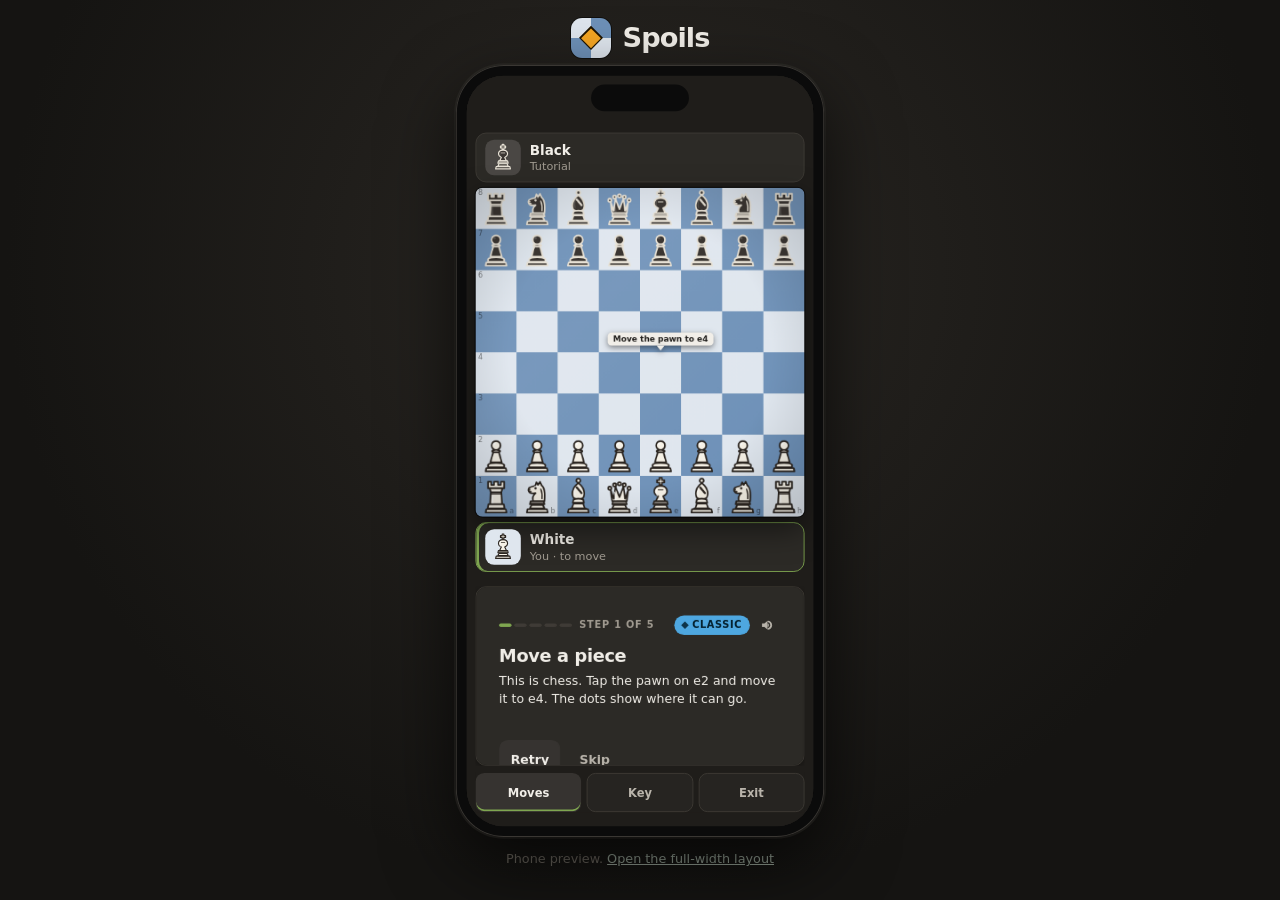
==== commit f9a1a8e7: "Game and archived prototype from spoils@76eddc8" ====
--- a/play/index.html
+++ b/play/index.html
@@ -13,8 +13,8 @@
     <link rel="icon" href="./icons/icon-192.png" type="image/png" />
     <link rel="apple-touch-icon" href="./icons/apple-touch-icon.png" />
     <title>Spoils</title>
-    <script type="module" crossorigin src="./assets/index-hHyBqAs6.js"></script>
-    <link rel="stylesheet" crossorigin href="./assets/index-Dp4KPRk1.css">
+    <script type="module" crossorigin src="./assets/index-DuaIY6rD.js"></script>
+    <link rel="stylesheet" crossorigin href="./assets/index-DAPp97dF.css">
   </head>
   <body>
     <svg width="0" height="0" style="position:absolute" aria-hidden="true">
@@ -112,15 +112,12 @@
             <div class="quick">
               <button id="m-puzzles" class="quick-btn" type="button"><svg><use href="#i-puzzle"/></svg><span data-str="menu.puzzles"></span><span id="q-puzzles" class="q-sub"></span></button>
               <button id="m-tutorial" class="quick-btn" type="button"><svg><use href="#i-learn"/></svg><span data-str="menu.tutorial"></span><span id="q-tutorial" class="q-sub"></span></button>
-              <button id="m-rules" class="quick-btn" type="button"><svg><use href="#i-book"/></svg><span data-str="menu.rules"></span><span class="q-sub" data-str="menu.quick.rulesSub"></span></button>
-              <button id="m-replays" class="quick-btn" type="button"><svg><use href="#i-replay"/></svg><span data-str="menu.replays"></span><span id="q-replays" class="q-sub"></span></button>
             </div>
             <div class="card ladder-card">
               <div class="card-title" data-str="progress.ladderTitle"></div>
               <p class="ladder-help" data-str="progress.ladderHelp"></p>
               <div id="m-ladder" class="ladder"></div>
             </div>
-            <p class="home-foot"><button id="m-export" class="btn link" type="button" data-str="menu.export"></button></p>
           </div>
         </section>
 
--- a/play/assets/index-DAPp97dF.css
+++ b/play/assets/index-DAPp97dF.css
@@ -0,0 +1 @@
+:root{--bg: #1f1d1a;--bg-2: #262421;--surface: #2c2a26;--surface-2: #363330;--line: #3f3b36;--text: #f1eee8;--text-2: #b9b4ab;--text-3: #a19b91;--accent: #7fa650;--accent-2: #93bb5f;--accent-ink: #10200a;--bonus: #f5a623;--bonus-ink: #1f1400;--classic: #4ea7e0;--custom: #b39ddb;--danger: #ef6b78;--warn: #e0245e;--ok: #55d6a2;--radius: 10px;--radius-sm: 6px;--shadow: 0 8px 24px rgba(0, 0, 0, .35);--shadow-sm: 0 2px 6px rgba(0, 0, 0, .3);--rail: 76px;--side: 340px;--font: "Segoe UI", system-ui, -apple-system, Roboto, "Helvetica Neue", sans-serif}*{box-sizing:border-box}[hidden]{display:none!important}html,body{margin:0;height:100%;background:var(--bg);color:var(--text);font-family:var(--font);line-height:1.4}h1,h2,h3{margin:0;letter-spacing:-.01em}h1{font-size:2.2rem;line-height:1.15}h2{font-size:1.6rem;margin-bottom:6px}p{margin:0 0 12px}.sr-only{position:absolute;width:1px;height:1px;overflow:hidden;clip:rect(0 0 0 0);white-space:nowrap}.hint{color:var(--text-3);font-size:.85rem}.lead{color:var(--text-2);font-size:1.05rem;max-width:60ch}.accent{color:var(--accent-2)}.btn,button{font-family:inherit;font-size:.95rem;font-weight:600;color:var(--text);background:var(--surface-2);border:1px solid transparent;border-radius:var(--radius-sm);padding:9px 16px;cursor:pointer;box-shadow:inset 0 -2px #00000040;transition:background .12s ease,transform .06s ease}.btn:hover,button:hover{background:#403c38}.btn:active,button:active{transform:translateY(1px);box-shadow:none}.btn.primary,button.primary{background:var(--accent);color:var(--accent-ink);box-shadow:inset 0 -3px #00000040}.btn.primary:hover,button.primary:hover{background:var(--accent-2)}.btn.ghost{background:transparent;box-shadow:none;color:var(--text-2)}.btn.ghost:hover{background:var(--surface-2);color:var(--text)}.btn.sm{padding:6px 12px;font-size:.85rem}.btn.xl{padding:14px 32px;font-size:1.15rem;border-radius:var(--radius)}button:disabled{opacity:.45;cursor:default;transform:none}button:focus-visible,select:focus-visible,canvas:focus-visible,input:focus-visible{outline:3px solid rgba(127,166,80,.7);outline-offset:2px}select,input[type=number]{font-family:inherit;font-size:.95rem;background:var(--bg-2);color:var(--text);border:1px solid var(--line);border-radius:var(--radius-sm);padding:8px 10px}input[type=range]{width:100%;accent-color:var(--accent)}.actions{display:flex;gap:8px;flex-wrap:wrap}.shell{display:grid;grid-template-columns:var(--rail) minmax(0,1fr);height:100%}.rail{background:var(--bg-2);border-right:1px solid var(--line);display:flex;flex-direction:column;align-items:stretch;padding:10px 8px;gap:4px}.rail-btn{background:transparent;box-shadow:none;border-radius:var(--radius-sm);padding:8px 4px;display:grid;justify-items:center;gap:3px;color:var(--text-2);font-size:.7rem;font-weight:600}.rail-btn svg{width:22px;height:22px}.rail-btn:hover{background:var(--surface);color:var(--text)}.rail-btn.active{color:var(--text);background:var(--surface);box-shadow:inset 3px 0 0 var(--accent)}.rail-spacer{flex:1}.content{min-width:0;min-height:0;overflow:auto}.screen{min-height:100%}.page{max-width:760px;margin:0 auto;padding:28px 24px 40px}.page.wide{max-width:1040px}.card{background:var(--surface);border:1px solid var(--line);border-radius:var(--radius);padding:14px 16px;box-shadow:var(--shadow-sm)}.card+.card{margin-top:14px}.card-title{font-size:.8rem;font-weight:700;text-transform:uppercase;letter-spacing:.06em;color:var(--text-3);margin-bottom:10px}.row-between{display:flex;justify-content:space-between;align-items:baseline}.stat{font-size:1.05rem;font-weight:600}.play-layout{display:grid;grid-template-columns:minmax(0,1.1fr) minmax(320px,460px);gap:28px;max-width:1120px;margin:0 auto;padding:40px 28px;align-items:start}.hero-eyebrow{color:var(--accent-2);font-weight:700;text-transform:uppercase;letter-spacing:.08em;font-size:.78rem;margin-bottom:10px}.hero h1{margin-bottom:14px}.hero .rule{color:var(--text-2);font-size:1.05rem;max-width:52ch}.hero-actions{display:flex;gap:12px;align-items:center;margin:22px 0 10px;flex-wrap:wrap}.notice-first{background:#7fa65024;border-left:4px solid var(--accent);padding:10px 12px;border-radius:var(--radius-sm);color:var(--text);max-width:52ch}.setup.card{padding:18px}.mode-cards{display:grid;gap:8px;margin-bottom:14px}.mode-card{text-align:left;background:var(--bg-2);border:2px solid var(--line);border-radius:var(--radius);padding:10px 12px;cursor:pointer;display:grid;gap:4px;box-shadow:none}.mode-card:hover{background:#2a2825}.mode-card.selected{border-color:var(--accent);background:#7fa6501a}.mode-card .mode-title{font-size:1.05rem;font-weight:700;display:flex;align-items:center;gap:8px}.mode-tag{font-size:.66rem;font-weight:700;text-transform:uppercase;letter-spacing:.05em;padding:2px 7px;border-radius:999px;background:var(--bonus);color:var(--bonus-ink)}.mode-card.classic .mode-tag{background:var(--classic);color:#04202e}.mode-card.custom .mode-tag{background:var(--custom);color:#1c1230}.mode-tagline{color:var(--text);font-size:.9rem}.mode-dividing{color:var(--text-3);font-size:.8rem}.mode-card:not(.selected) .mode-dividing{display:none}.menu-grid{display:grid;grid-template-columns:1fr 1fr;gap:10px 14px;margin-bottom:14px}.menu-grid label{display:grid;gap:4px;font-size:.8rem;font-weight:600;color:var(--text-3);text-transform:uppercase;letter-spacing:.05em}.menu-grid select{text-transform:none;letter-spacing:0;font-weight:500}.quick{display:grid;grid-template-columns:1fr 1fr;gap:8px;margin-bottom:12px}.quick-btn{display:flex;align-items:center;gap:10px;background:var(--bg-2);box-shadow:none;border:1px solid var(--line);padding:10px 12px;font-weight:600}.quick-btn svg{width:20px;height:20px;color:var(--accent-2)}.quick-btn:hover{border-color:var(--accent)}.menu-actions{display:flex;gap:10px;flex-wrap:wrap;align-items:center;margin-top:8px}.advanced{background:var(--bg-2);border:1px solid var(--custom);border-radius:var(--radius);padding:10px 12px;margin-bottom:12px}.advanced-head{color:var(--text-2);font-size:.85rem;display:flex;flex-wrap:wrap;gap:8px;align-items:center}.advanced-head strong{color:var(--custom)}.flags{display:grid;gap:2px;margin-top:8px;max-height:34vh;overflow:auto}.flag{display:grid;grid-template-columns:1fr auto;align-items:center;gap:8px;padding:5px 0;border-bottom:1px solid var(--line);font-size:.88rem}.flag .help{grid-column:1 / -1;color:var(--text-3);font-size:.76rem}.game-layout{display:grid;grid-template-columns:minmax(0,1fr) var(--side);gap:20px;height:100%;padding:14px 20px;max-width:1400px;margin:0 auto}.board-col{display:grid;grid-template-rows:auto auto minmax(0,1fr) auto;gap:8px;min-height:0;justify-items:center}.board-wrap{display:grid;place-items:center;min-height:0;width:100%}.board-frame{width:min(100%,calc(100vh - 170px));aspect-ratio:1;border-radius:8px;overflow:hidden;box-shadow:0 12px 34px #00000080,0 0 0 1px #0009;background:#000}.board-frame.small{width:min(100%,340px);box-shadow:var(--shadow)}.board-frame.preview{width:min(100%,420px);margin-top:26px;transform:perspective(900px) rotateX(14deg);transform-origin:50% 100%;box-shadow:0 30px 50px #00000080,0 0 0 1px #0009}.board-frame.preview canvas{pointer-events:none}#board,#preview-board,.demo-board{display:block;width:100%;height:100%;touch-action:none}.player-bar{width:min(100%,calc(100vh - 170px));display:flex;align-items:center;gap:12px;padding:6px 10px;background:var(--surface);border:1px solid var(--line);border-radius:var(--radius-sm);min-height:48px}.player-bar .who{font-weight:700;display:flex;align-items:center;gap:10px}.player-bar .who:before{content:attr(data-initial);width:32px;height:32px;border-radius:8px;display:grid;place-items:center;background:var(--surface-2);font-size:1.2rem}.player-bar .sub{color:var(--text-3);font-size:.82rem}.player-bar .captured{margin-left:auto;letter-spacing:-2px;font-size:1.15rem;color:var(--text-2)}.player-bar .adv{color:var(--accent-2);font-weight:700;font-size:.85rem;min-width:2.2em;text-align:right}.player-bar.to-move{border-color:var(--accent);box-shadow:0 0 0 1px #7fa65066}.side-col{display:flex;flex-direction:column;gap:12px;min-height:0}.status{font-weight:700;min-height:1.5em;display:flex;align-items:center;gap:8px;flex-wrap:wrap}.mode{display:inline-block;padding:2px 9px;border-radius:999px;background:var(--bonus);color:var(--bonus-ink);font-size:.72rem;font-weight:800;text-transform:uppercase;letter-spacing:.05em}.mode.classic{background:var(--classic);color:#04202e}.mode.custom{background:var(--custom);color:#1c1230}.banner{margin-top:10px;background:var(--bonus);color:var(--bonus-ink);font-weight:700;padding:10px 12px;border-radius:var(--radius-sm)}.task{margin-top:10px;background:#7fa6501a;border-left:4px solid var(--accent);border-radius:var(--radius-sm);padding:10px 12px;display:grid;gap:8px}.task-title{font-weight:700}.task-feedback{min-height:1.3em;color:var(--ok);font-weight:600}.task-feedback.bad{color:var(--danger)}.desc{margin-top:10px;color:var(--text-2);line-height:1.4;min-height:2.4em}.desc .beat{display:inline-block;font-size:.7rem;font-weight:800;text-transform:uppercase;letter-spacing:.06em;color:var(--bonus);margin-right:8px}.moves-card{display:flex;flex-direction:column;flex:1 1 auto;min-height:140px}.moves{flex:1 1 auto;min-height:0;overflow:auto;font-variant-numeric:tabular-nums;font-size:.92rem;display:grid;grid-template-columns:2.6em 1fr 1fr;align-content:start}.moves>span{padding:4px 8px}.moves .num{color:var(--text-3);background:var(--bg-2)}.moves>span:nth-child(6n+1),.moves>span:nth-child(6n+2),.moves>span:nth-child(6n+3){background:#ffffff06}.moves>span.current{background:#7fa65040;color:var(--text);border-radius:4px}.nav{display:flex;gap:6px;margin-top:8px}.nav-pos{font-size:.78rem;color:var(--text-3);text-transform:none;letter-spacing:0}.legend-card summary{cursor:pointer;font-size:.85rem;color:var(--text-2)}.legend{list-style:none;padding:0;margin:8px 0 0;font-size:.82rem;color:var(--text-2)}.legend li{display:flex;align-items:center;gap:8px;margin:4px 0}.sw{width:20px;height:20px;background:#dfe6ee;position:relative;flex:none;border-radius:3px}.sw.dot:after{content:"";position:absolute;inset:33%;border-radius:50%;background:#00000040}.sw.ring:after{content:"";position:absolute;inset:2px;border-radius:50%;border:3px solid rgba(0,0,0,.25)}.sw.diamond:after{content:"";position:absolute;inset:30%;background:var(--bonus);transform:rotate(45deg)}.sw.dashed:after{content:"";position:absolute;inset:3px;border:3px dashed var(--bonus);transform:rotate(45deg)}.sw.sel{background:#ffd50099}.sw.threat:after{content:"";position:absolute;inset:15%;border-radius:50%;background:radial-gradient(circle,#e0245eb3,#e0245e00)}.sw.hatch{box-shadow:inset 0 0 0 3px var(--warn);background-image:repeating-linear-gradient(45deg,rgba(224,36,94,.4) 0 4px,transparent 4px 8px)}.modal{position:fixed;inset:0;background:#0009;display:grid;place-items:center;z-index:10;backdrop-filter:blur(2px)}.modal-card{background:var(--surface);border:1px solid var(--line);border-radius:14px;padding:24px 28px;min-width:320px;max-width:480px;box-shadow:var(--shadow);text-align:center}.modal-title{font-size:1.6rem;font-weight:800;margin-bottom:6px}.modal-actions{display:flex;gap:10px;margin-top:16px;justify-content:center;flex-wrap:wrap}.results-card .trophy{width:44px;height:44px;color:var(--bonus);margin-bottom:6px}.promo-choices{display:flex;gap:10px;margin:10px 0;justify-content:center}.promo-choices button{font-size:2.2rem;min-width:64px;line-height:1.2}.rules-layout{display:grid;grid-template-columns:minmax(0,1fr) 380px;gap:16px;align-items:start}.demo-wrap{display:grid;justify-items:center;gap:10px}.replay-list{display:grid;gap:6px;max-height:55vh;overflow:auto}.replay-list button{text-align:left;background:var(--bg-2);box-shadow:none;border:1px solid var(--line);font-weight:500}.replay-list button:hover{border-color:var(--accent)}.bindings{display:grid;grid-template-columns:1fr auto auto;gap:6px 12px;align-items:center;font-size:.9rem;margin-bottom:12px}.bindings .keys{font-family:ui-monospace,Consolas,monospace;color:var(--text-3)}.tag{font-size:.8rem;color:var(--text-3);font-weight:400;margin-left:8px}@media (max-width: 1000px){.play-layout,.rules-layout{grid-template-columns:minmax(0,1fr)}.game-layout{grid-template-columns:minmax(0,1fr);height:auto}.board-frame,.player-bar{width:min(100%,calc(100vh - 220px))}}@media (max-width: 640px){.shell{grid-template-columns:1fr;grid-template-rows:minmax(0,1fr) auto}.rail{order:2;flex-direction:row;border-right:0;border-top:1px solid var(--line);padding:6px}.brand,.rail-spacer{display:none}.rail-btn{flex:1}.menu-grid,.quick{grid-template-columns:1fr}.play-layout{padding:20px 16px}}@keyframes screen-in{0%{opacity:0}to{opacity:1}}.screen:not([hidden]){animation:screen-in .18s ease-out}@media (prefers-reduced-motion: reduce){.screen:not([hidden]){animation:none}}.page-head{display:flex;justify-content:space-between;align-items:flex-end;gap:16px;flex-wrap:wrap;margin-bottom:18px}.page-head h2{font-size:1.9rem;margin-bottom:4px}.page-head .lead{margin:0}.segmented{display:inline-flex;background:var(--bg-2);border:1px solid var(--line);border-radius:999px;padding:3px;gap:2px}.segmented .seg{background:transparent;box-shadow:none;border-radius:999px;padding:6px 14px;font-size:.85rem;color:var(--text-2)}.segmented .seg:hover{color:var(--text);background:var(--surface-2)}.segmented .seg.selected{background:var(--surface-2);color:var(--text);box-shadow:0 1px #ffffff0f inset,var(--shadow-sm)}.stats{display:grid;grid-template-columns:repeat(3,minmax(0,1fr));gap:12px;margin-bottom:18px}.stat-tile{background:var(--surface);border:1px solid var(--line);border-radius:var(--radius);padding:14px 16px 12px;display:grid;gap:4px;align-content:start}.stat-label{font-size:.74rem;font-weight:700;text-transform:uppercase;letter-spacing:.06em;color:var(--text-3)}.stat-value{font-size:1.9rem;font-weight:800;line-height:1.1;font-variant-numeric:tabular-nums}.stat-note{color:var(--text-3);font-size:.8rem;min-height:1.2em}.progress{height:6px;border-radius:999px;background:var(--bg-2);overflow:hidden;margin-top:6px}.progress-fill{height:100%;width:0;background:var(--accent);border-radius:inherit;transition:width .3s ease}.puzzle-cards{display:grid;grid-template-columns:1fr 1fr;gap:12px;margin-bottom:16px}.feature-card{display:grid;grid-template-columns:auto minmax(0,1fr) auto;align-items:center;gap:14px;text-align:left;background:var(--surface);border:1px solid var(--line);border-radius:var(--radius);padding:16px 18px;box-shadow:none;transition:border-color .12s ease,transform .12s ease}.feature-card:hover{background:var(--surface);border-color:var(--accent);transform:translateY(-1px)}.feature-card:disabled{opacity:.6}.feature-icon{width:44px;height:44px;border-radius:12px;display:grid;place-items:center;background:#7fa6502e;color:var(--accent-2)}.feature-icon.daily{background:#f5a6232e;color:var(--bonus)}.feature-icon svg{width:24px;height:24px}.feature-card.done .feature-icon.daily{background:#55d6a22e;color:var(--ok)}.feature-title{font-size:1.05rem;font-weight:700}.feature-text{color:var(--text-2);font-size:.88rem;font-weight:500;margin-top:2px}.feature-arrow{width:22px;height:22px;color:var(--text-3)}.feature-card:hover .feature-arrow{color:var(--accent-2)}.rules-text{display:grid;gap:18px;max-width:62ch}.rules-section h3{font-size:.78rem;font-weight:700;text-transform:uppercase;letter-spacing:.06em;color:var(--accent-2);margin-bottom:6px}.rules-section p{color:var(--text);font-size:1rem;line-height:1.55;margin:0}.mode-rows{display:grid;gap:8px}.mode-row{display:grid;grid-template-columns:auto minmax(0,1fr);gap:12px;align-items:start;background:var(--surface);border:1px solid var(--line);border-radius:var(--radius);padding:12px 14px}.mode-row .mode{margin-top:3px}.legend.two-col{display:grid;grid-template-columns:1fr 1fr;gap:4px 16px;font-size:.9rem;color:var(--text)}.legend.two-col li{margin:0}.demo-wrap{position:sticky;top:20px}.demo-caption{color:var(--text-2);font-size:.92rem;margin:0;text-align:center}.empty-state{display:grid;justify-items:center;gap:10px;padding:48px 20px;text-align:center;color:var(--text-2);border:1px dashed var(--line);border-radius:var(--radius)}.empty-state svg{width:40px;height:40px;color:var(--text-3)}.empty-state p{margin:0;max-width:40ch}.replay-list{max-height:none}.replay-row{display:grid;grid-template-columns:96px minmax(0,1.6fr) minmax(0,1fr) minmax(0,1.4fr) auto auto;align-items:center;gap:14px;width:100%;padding:10px 14px;font-weight:500;font-size:.92rem}.replay-row .mode{justify-self:start}.replay-arrow{display:inline-flex;justify-self:end;align-self:center}.replay-players{display:flex;align-items:center;gap:6px;color:var(--text)}.replay-players .mini{width:20px;height:20px}.replay-players .mini+.mini,.replay-players .piece-glyph.mini+.piece-glyph.mini{margin-left:8px}.replay-result{font-weight:700;color:var(--text-2)}.replay-result.w,.replay-result.b{color:var(--text)}.replay-how{color:var(--text-3);font-size:.85rem}.replay-date{color:var(--text-3);font-size:.82rem;font-variant-numeric:tabular-nums}.settings-grid{display:grid;grid-template-columns:1fr 1fr;gap:14px;align-items:start}.settings-section.controls{grid-column:1 / -1}.settings-grid .card+.card{margin-top:0}.setting{display:grid;gap:8px;padding:12px 0;border-top:1px solid var(--line)}.setting:first-of-type{border-top:0;padding-top:4px}.setting-label{display:grid;gap:2px}.setting-label>span:first-child{font-weight:700;font-size:.95rem}.setting-help{color:var(--text-3);font-size:.82rem}.setting select{justify-self:start;min-width:240px}.swatches{display:flex;gap:10px;flex-wrap:wrap}.swatch{display:grid;justify-items:center;gap:6px;background:transparent;box-shadow:none;padding:6px;border-radius:var(--radius);font-size:.8rem;font-weight:600;color:var(--text-2);border:2px solid transparent}.swatch:hover{background:var(--surface-2);color:var(--text)}.swatch.selected{border-color:var(--accent);color:var(--text)}.swatch-tile{width:56px;height:56px;border-radius:8px;box-shadow:0 0 0 1px #0009,var(--shadow-sm)}.volume-row{display:grid;grid-template-columns:auto minmax(0,1fr) auto;align-items:center;gap:12px}.volume-icon{width:22px;height:22px;color:var(--text-2)}.volume-value{font-variant-numeric:tabular-nums;color:var(--text-2);font-size:.9rem;text-align:right}.bindings-grid{display:grid;grid-template-columns:1fr 1fr;gap:24px}.bindings-head{font-size:.78rem;font-weight:700;text-transform:uppercase;letter-spacing:.06em;color:var(--text-3);margin-bottom:8px}.bindings{grid-template-columns:minmax(0,1fr) auto auto;gap:0 12px;margin-bottom:0}.bindings>span,.bindings>button{padding:6px 0;border-bottom:1px solid var(--line);align-self:stretch;display:flex;align-items:center}.bindings>button{justify-content:center}.bindings .keys{gap:4px;color:var(--text-2)}kbd{font-family:ui-monospace,Consolas,monospace;font-size:.78rem;background:var(--bg-2);border:1px solid var(--line);border-bottom-width:2px;border-radius:5px;padding:1px 7px;color:var(--text)}.piece-img{display:inline-block;width:1.5em;height:1.5em;vertical-align:middle;object-fit:contain}.piece-glyph{display:inline-block;line-height:1}.player-bar{gap:10px}.player-bar .avatar{width:36px;height:36px;border-radius:9px;display:grid;place-items:center;background:var(--surface-2);flex:none}.player-bar .avatar.w{background:#dfe6ee}.player-bar .avatar.b{background:#4a4744}.player-bar .avatar-img,.player-bar .piece-glyph.avatar-img{width:30px;height:30px;font-size:1.4rem}.player-bar .names{display:grid;line-height:1.2}.player-bar .who:before{content:none}.player-bar .captured{display:flex;align-items:center;letter-spacing:0;min-height:22px}.player-bar .cap-img,.player-bar .piece-glyph.cap-img{width:22px;height:22px;font-size:1.05rem;margin-left:-7px;filter:drop-shadow(0 1px 1px rgba(0,0,0,.4))}.player-bar .captured>:first-child{margin-left:0}.player-bar .adv{background:#7fa65029;border-radius:999px;padding:1px 8px;min-width:0}.player-bar .adv:empty{display:none}.player-bar.to-move .avatar{box-shadow:0 0 0 2px var(--accent)}.status-card .status{display:flex;justify-content:space-between;align-items:center;gap:10px;font-size:1.05rem}.status-card .status .status-text{min-width:0}.status-card .status .mode{flex:none}.moves-empty{color:var(--text-3);font-size:.88rem;padding:6px 8px}.moves>span{border-radius:4px}.moves>span:not(.num):hover{background:#ffffff0f}.btn.icon{padding:6px 10px;display:grid;place-items:center;flex:1}.btn.icon svg{width:18px;height:18px}.game-actions{margin-top:2px}.promo-choices{gap:12px}.promo-choice{display:grid;justify-items:center;gap:4px;padding:10px 12px 8px;min-width:84px;font-size:.78rem;text-transform:capitalize;background:var(--bg-2);border:2px solid var(--line);box-shadow:none}.promo-choice:hover{border-color:var(--accent);background:var(--bg-2)}.promo-img,.piece-glyph.promo-img{width:56px;height:56px;font-size:2.4rem}.results-figure{display:flex;justify-content:center;gap:6px;margin-bottom:8px}.results-img,.piece-glyph.results-img{width:72px;height:72px;font-size:3rem;filter:drop-shadow(0 6px 10px rgba(0,0,0,.45))}@media (max-width: 1000px){.settings-grid,.puzzle-cards,.bindings-grid{grid-template-columns:1fr}.demo-wrap{position:static}.replay-row{grid-template-columns:96px minmax(0,1fr) auto}.replay-how,.replay-date{grid-column:2}.replay-arrow{display:inline-flex;grid-column:3;grid-row:1 / -1;align-self:center}}@media (max-width: 640px){.stats{grid-template-columns:1fr}}html,body{touch-action:manipulation;-webkit-tap-highlight-color:transparent;overscroll-behavior:none}@supports (height: 100dvh){.shell{height:100dvh}}@media (pointer: coarse),(max-width: 640px){.btn,button,select{min-height:44px}.btn.sm{min-height:40px}.segmented .seg,.rail-btn,.swatch,.promo-choice,.mode-card,.moves>span{min-height:0}.rail-btn{padding:10px 4px}.moves>span{padding:8px}.legend-card summary{padding:6px 0}}@media (max-width: 640px){.rail{padding-bottom:calc(6px + env(safe-area-inset-bottom));padding-left:calc(6px + env(safe-area-inset-left));padding-right:calc(6px + env(safe-area-inset-right))}.content{padding-top:env(safe-area-inset-top)}.game-layout{padding:8px 10px 0;gap:10px}.board-col{gap:6px}.board-frame,.player-bar{width:100%}.board-frame{border-radius:6px}.player-bar{min-height:44px;padding:4px 8px}.player-bar .sub{font-size:.76rem}.side-col{gap:10px;padding-bottom:12px}.status-card .status{font-size:1rem}.moves-card{min-height:120px;max-height:40vh}.game-actions{position:sticky;bottom:0;z-index:2;background:var(--bg);padding:8px 0;margin-top:0;box-shadow:0 -8px 12px -8px #0009}.game-actions .btn{flex:1 1 auto}.page{padding:18px 14px 32px}.page-head{margin-bottom:14px}.page-head h2{font-size:1.6rem}.hero h1{font-size:1.85rem}.hero .rule{font-size:.98rem}.hero-actions .btn.xl{flex:1 1 auto;padding:14px 20px}.board-frame.preview{margin-top:18px;transform:perspective(700px) rotateX(10deg)}.modal-card{min-width:0;width:min(92vw,480px);padding:20px 18px}.promo-choices{flex-wrap:wrap}.promo-choice{min-width:0;flex:1 1 40%}.replay-row{padding:10px;gap:6px 12px}.setting select{min-width:0;width:100%}.segmented{display:flex;max-width:100%}.segmented .seg{flex:1 1 auto;padding:6px 8px}.swatch-tile{width:48px;height:48px}.volume-row{grid-template-columns:auto minmax(0,1fr) auto}}@media (max-height: 480px) and (orientation: landscape){.game-layout{grid-template-columns:minmax(0,1fr) minmax(220px,300px);height:100%;padding:6px 10px;gap:10px}.board-frame,.player-bar{width:min(100%,calc(100vh - 110px))}.player-bar{min-height:36px;padding:2px 8px}.player-bar .avatar{width:28px;height:28px}.rail{order:0;flex-direction:column;border-top:0;border-right:1px solid var(--line)}}.btn.mobile-only{display:none}@media (max-width: 640px){body.in-game .rail{display:none}#screen-game{height:100%;min-height:0}.game-layout{height:100%;grid-template-rows:auto minmax(0,1fr);overflow:hidden;padding:8px 10px calc(8px + env(safe-area-inset-bottom))}.board-frame,.player-bar{width:100%}@supports (height: 100dvh){.board-frame,.player-bar{width:min(100%,calc(100dvh - 366px - env(safe-area-inset-bottom)))}}.side-col{display:grid;grid-template-rows:minmax(0,1fr) auto auto;gap:8px;min-height:0;padding-bottom:0}.status-card{min-height:0;overflow:auto;padding:10px 12px}.status-card .status{gap:8px;font-size:.95rem}.legend{display:grid;grid-template-columns:1fr 1fr;gap:6px 10px;font-size:.78rem;line-height:1.2;margin-top:0;white-space:nowrap}.legend li{margin:0;gap:6px}.legend .sw{width:16px;height:16px}.legend-card summary{display:none}.status-card .desc{margin-top:6px;font-size:.9rem;min-height:0}.banner{margin-top:6px;padding:8px 10px;font-size:.9rem}.btn.mobile-only{display:inline-flex;align-items:center;justify-content:center}body.teaching .moves-card{display:none}@supports (height: 100dvh){body.teaching .board-frame,body.teaching .player-bar{width:min(100%,calc(100dvh - 396px))}body.reviewing .board-frame,body.reviewing .player-bar,body.reviewing .eval-bar{width:min(100%,calc(100dvh - 430px))}}.game-actions{position:static;box-shadow:none;padding:0;gap:6px;flex-wrap:nowrap}.game-actions .btn{flex:1 1 0;min-width:0;padding:10px 2px;font-size:.78rem;white-space:nowrap;overflow:hidden;text-overflow:ellipsis}.nav{margin-top:0}}.phone-stage{position:fixed;inset:0;display:grid;grid-template-rows:minmax(0,1fr) auto;place-items:center;background:radial-gradient(ellipse at 50% 30%,#2a2723,#151412 70%);overflow:hidden}.phone{position:relative;border-radius:54px;background:#0b0b0b;padding:12px;box-shadow:0 30px 80px #000000b3,0 0 0 2px #2c2a26,inset 0 0 0 1px #3a3733;transform-origin:50% 50%}.phone:before{content:"";position:absolute;top:22px;left:50%;width:110px;height:30px;transform:translate(-50%);border-radius:20px;background:#0b0b0b;z-index:2;pointer-events:none}.phone-screen{display:block;width:100%;height:100%;border:0;border-radius:42px;background:#1f1d1a}.phone-caption{margin:0;padding:10px 0 16px;color:#6f6a62;font-size:.8rem}.phone-caption a{color:#9aa79a}html.inapp .content{padding-top:56px}@media (max-width: 640px){@supports (height: 100dvh){html.inapp .board-frame,html.inapp .player-bar{width:min(100%,calc(100dvh - 318px))}}}.home{max-width:520px;margin:0 auto;padding:12px 14px 28px;display:grid;gap:12px}.home-head{display:flex;justify-content:space-between;align-items:center;padding:2px 2px 0}.home-brand{display:flex;align-items:center;gap:10px;font-weight:800;font-size:1.15rem;letter-spacing:-.01em}.home-chip{font-size:.76rem;font-weight:600;color:var(--text-2);background:var(--surface);border:1px solid var(--line);border-radius:999px;padding:4px 10px}.home-chip:empty{display:none}.hero-card{position:relative;background:linear-gradient(180deg,#312d28,#22201c);border:1px solid var(--line);border-radius:16px;padding:14px 0 0 16px;overflow:hidden;display:grid;grid-template-columns:minmax(0,1fr) auto;grid-template-rows:auto auto;column-gap:8px;align-items:end}.hero-card .hero-eyebrow{grid-column:1;align-self:start;margin:0 0 6px;font-size:.64rem;letter-spacing:.06em;white-space:nowrap}.hero-card h1{grid-column:1;align-self:start;font-size:1.35rem;line-height:1.15;margin:0 0 14px;text-wrap:balance}.hero-card .board-frame.preview{grid-column:2;grid-row:1 / span 2;width:176px;margin:6px 10px -10px 0;transform:perspective(700px) rotateX(16deg);transform-origin:50% 100%;box-shadow:0 18px 30px #00000080,0 0 0 1px #0009}.home .notice-first{margin:0;max-width:none}.play-card{display:grid;gap:12px;padding:14px}.mode-seg{display:flex}.mode-seg .seg{flex:1 1 0}.mode-seg .seg.selected.mayhem{color:var(--bonus)}.mode-seg .seg.selected.classic{color:var(--classic)}.mode-seg .seg.selected.custom{color:var(--custom)}.mode-blurb{margin:0;color:var(--text-2);font-size:.86rem;line-height:1.4}.play-card .menu-grid,.play-card .advanced{margin:0}.play-card .hero-actions{margin:0;display:grid;gap:8px}.play-card .btn.xl{width:100%}.home .quick{grid-template-columns:1fr 1fr;gap:10px;margin:0}.home .quick-btn{display:grid;grid-template-columns:auto minmax(0,1fr);grid-template-rows:auto auto;gap:2px 12px;align-items:center;text-align:left;padding:12px;border-radius:var(--radius);background:var(--surface);min-height:64px}.home .quick-btn svg{grid-row:1 / span 2;width:26px;height:26px}.home .quick-btn .q-sub{color:var(--text-3);font-size:.74rem;font-weight:500;white-space:nowrap;overflow:hidden;text-overflow:ellipsis}.home-foot{margin:0;text-align:center}.btn.link{background:none;box-shadow:none;padding:4px 8px;min-height:0;color:var(--text-3);font-size:.78rem;font-weight:600}.btn.link:hover{background:none;color:var(--text)}.side-panel{display:contents}.btn.tab[aria-pressed=true]{background:var(--surface-2);color:var(--text);box-shadow:inset 0 -2px 0 var(--accent)}@media (max-width: 640px){.side-panel{display:flex;flex-direction:column;gap:8px;min-height:0;overflow:hidden}.side-panel .card+.card{margin-top:0}.status-card{flex:0 1 auto;min-height:0;overflow:auto}.moves-card,.legend-card{flex:1 1 0;min-height:0;max-height:none;overflow:auto;padding:10px 12px}.side-col[data-panel=moves] .legend-card,.side-col[data-panel=marks] .moves-card{display:none}.legend-card summary{list-style:none;pointer-events:none;font-weight:700;color:var(--text)}.moves{flex:none;overflow:visible;font-size:.86rem}.moves>span{padding:5px 8px}.legend-card{padding:8px 12px}}.confirm-text{font-size:1.1rem;font-weight:700;margin-bottom:4px}.btn.primary.danger{background:var(--danger);color:#2b0d10}.btn.primary.danger:hover{background:#ea6a78}#board{cursor:grab}.home-level{display:grid;gap:5px;justify-items:end}.level-meter{width:120px;height:4px;border-radius:999px;background:var(--surface-2);overflow:hidden}.level-fill{height:100%;width:0;background:var(--accent);transition:width .4s ease}.swatch.locked{opacity:.55;cursor:default}.swatch.locked .swatch-tile{filter:grayscale(.6)}.swatch-lock{font-size:.66rem;color:var(--text-3);font-weight:500}.results-xp{color:var(--accent-2);font-weight:700;font-size:.9rem;min-height:1.2em;margin-bottom:8px}.results-xp:empty{display:none}.results-board{width:min(100%,200px);aspect-ratio:1;margin:0 auto 6px;border-radius:6px;overflow:hidden;box-shadow:0 6px 18px #00000080,0 0 0 1px #0009}.results-board canvas{display:block;width:100%;height:100%}.eval-bar{width:min(100%,calc(100vh - 170px));height:6px;border-radius:999px;background:#3b3632;overflow:hidden;box-shadow:inset 0 0 0 1px #00000080}.eval-fill{height:100%;width:50%;background:#f6f1e6;transition:width .35s ease}@media (max-width: 640px){.eval-bar{width:100%}}.review{margin-top:8px;display:grid;gap:8px}.review-progress{display:grid;gap:4px}.review-progress .progress{margin-top:0}.review-progress span,.review-label{font-size:.72rem;font-weight:700;text-transform:uppercase;letter-spacing:.06em;color:var(--text-3)}.review-chips{display:flex;align-items:center;gap:6px;overflow-x:auto;scrollbar-width:none;padding-bottom:2px}.review-chips::-webkit-scrollbar{display:none}.review-chips .review-label{flex:none;white-space:nowrap}.desc.clamp{display:-webkit-box;-webkit-line-clamp:2;-webkit-box-orient:vertical;overflow:hidden}.review-chip{font-variant-numeric:tabular-nums;padding:4px 10px;min-height:0;flex:none;white-space:nowrap}.moves>span{position:relative;cursor:default}.badge{display:inline-block;width:8px;height:8px;border-radius:50%;margin-left:6px;vertical-align:middle}.badge.best{background:var(--ok)}.badge.good{background:var(--classic)}.badge.miss{background:var(--bonus)}.badge.blunder{background:var(--danger)}@media (max-width: 640px){.review{margin-top:6px;gap:6px}.review-chip{padding:3px 8px;font-size:.74rem;min-height:0}.nav{gap:6px}.nav .btn.icon{min-height:34px;padding:4px 8px}.nav .btn.icon svg{width:16px;height:16px}.status-card .desc.clamp{font-size:.84rem;margin-top:4px}.status-card .review{margin-top:4px}}.results-suggest{display:flex;align-items:center;justify-content:center;gap:10px;flex-wrap:wrap;margin:0 0 10px;padding:8px 10px;border-radius:var(--radius-sm);background:#7fa6501f;font-size:.9rem}.desc-note{margin-top:6px;color:var(--text)}.desc .beat.danger{color:var(--danger)}.player-bar .clock{font-variant-numeric:tabular-nums;font-weight:700;font-size:.95rem;background:var(--bg-2);color:var(--text-2);padding:3px 9px;border-radius:6px;margin-left:4px}.player-bar .clock:empty{display:none}.player-bar .clock.active{background:var(--surface-2);color:var(--text);box-shadow:inset 0 0 0 1px var(--accent)}.player-bar .clock.low{color:var(--danger)}.clock-row{display:flex;align-items:center;gap:10px}.clock-label{font-size:.8rem;font-weight:600;color:var(--text-3);text-transform:uppercase;letter-spacing:.05em}.clock-row .segmented{flex:1 1 auto;display:flex}.clock-row .seg{flex:1 1 0;padding:6px 4px}.puzzle-filters{display:flex;flex-wrap:wrap;gap:10px;margin-bottom:14px}.puzzle-filters .segmented{display:flex}.puzzle-filters .seg{flex:1 1 auto}@media (max-width: 640px){.puzzle-filters{flex-direction:column}}.home-chips{display:flex;gap:6px}.home-chip.streak{color:var(--bonus);border-color:#f5a62366}.home-chip.streak.badge-2{color:#d9dde3}.home-chip.streak.badge-3{color:#ffd45a}.ladder-card{display:grid;gap:8px}.ladder-help{margin:0;color:var(--text-3);font-size:.8rem}.ladder{display:grid;gap:8px}.ladder-row{display:grid;grid-template-columns:28px 70px minmax(0,1fr) auto;align-items:center;gap:10px;font-size:.86rem}.ladder-row .progress{margin-top:0}.ladder-row.done .progress-fill{background:var(--bonus)}.ladder-avatar{width:28px;height:28px;border-radius:8px;background:var(--surface-2);display:grid;place-items:center}.ladder-avatar .mini{width:22px;height:22px}.ladder-name{font-weight:700}.ladder-count{color:var(--text-3);font-variant-numeric:tabular-nums;min-width:3.2em;text-align:right}.ladder-row.done .ladder-count{color:var(--bonus);font-weight:700}.player-bar .avatar.frame-bronze{box-shadow:0 0 0 2px #b8763a}.player-bar .avatar.frame-silver{box-shadow:0 0 0 2px #cfd4da}.player-bar .avatar.frame-gold{box-shadow:0 0 0 2px #ffd45a,0 0 10px #ffd45a80}.player-bar.to-move .avatar.frame-bronze,.player-bar.to-move .avatar.frame-silver,.player-bar.to-move .avatar.frame-gold{box-shadow:0 0 0 2px var(--accent),0 0 0 4px #00000080}.status-right{display:flex;align-items:center;gap:6px;flex:none}.btn.icon.mute{width:30px;min-height:30px;padding:0;color:var(--text-2);background:transparent;box-shadow:none}.btn.icon.mute svg{width:16px;height:16px}.btn.icon.mute.muted{color:var(--text-3);text-decoration:line-through;opacity:.6}.board-frame{position:relative}.drag-hint{position:absolute;inset:0;pointer-events:none;z-index:3}.drag-finger{position:absolute;left:56.25%;top:81.25%;width:26px;height:26px;margin:-13px 0 0 -13px;border-radius:50%;background:#ffffffe6;box-shadow:0 0 0 6px #ffffff47,0 4px 10px #00000080;animation:drag-demo 2.6s ease-in-out infinite}.drag-label{position:absolute;left:50%;top:92%;transform:translate(-50%);background:#141210e6;color:#f1eee8;font-size:.78rem;font-weight:600;padding:5px 10px;border-radius:999px;white-space:nowrap}@keyframes drag-demo{0%{top:81.25%;opacity:0}12%{opacity:1}55%{top:56.25%;opacity:1}75%{top:56.25%;opacity:1}to{top:56.25%;opacity:0}}@media (prefers-reduced-motion: reduce){.drag-finger{animation:none;top:68%}}@media (min-width: 641px) and (max-width: 999px) and (orientation: portrait){.game-layout{grid-template-columns:minmax(0,1fr);height:100%;grid-template-rows:auto minmax(0,1fr);max-width:820px;padding:14px 18px calc(14px + env(safe-area-inset-bottom));overflow:hidden}.board-frame,.player-bar,.eval-bar{width:100%}.side-col{display:grid;grid-template-rows:minmax(0,1fr) auto auto;gap:10px;min-height:0}.side-panel{display:grid;grid-template-columns:minmax(0,1fr) minmax(0,1fr);gap:10px;align-items:start;min-height:0;overflow:hidden}.side-panel .card+.card{margin-top:0}.status-card{grid-column:1;overflow:auto}.moves-card,.legend-card{grid-column:2;grid-row:1;min-height:0;overflow:auto}.side-col[data-panel=moves] .legend-card,.side-col[data-panel=marks] .moves-card{display:none}.legend-card summary{display:none}.legend{display:grid;grid-template-columns:1fr 1fr;gap:6px 12px}.btn.mobile-only{display:inline-flex;align-items:center;justify-content:center}.home,.page{max-width:680px}.rail{padding:12px 8px}}@media (min-width: 641px) and (max-width: 999px) and (orientation: landscape){.game-layout{grid-template-columns:minmax(0,1fr) minmax(260px,320px);grid-template-rows:minmax(0,1fr);height:100%;padding:10px 14px;overflow:hidden}.board-frame,.player-bar,.eval-bar{width:min(100%,calc(100vh - 130px))}.side-col{display:grid;grid-template-rows:minmax(0,1fr) auto auto;gap:8px;min-height:0}.side-panel{display:flex;flex-direction:column;gap:8px;min-height:0;overflow:hidden}.status-card{flex:none}.moves-card,.legend-card{flex:1 1 0;min-height:0;overflow:auto}.side-col[data-panel=moves] .legend-card,.side-col[data-panel=marks] .moves-card{display:none}.legend-card summary{display:none}.btn.mobile-only{display:inline-flex;align-items:center;justify-content:center}}@media (prefers-contrast: more){:root{--text-2: #ddd8d0;--text-3: #c2bcb2;--line: #6a645c}.card,.stat-tile,.feature-card,.mode-row,.segmented,.btn,button,select{border-color:var(--line)}}.segmented .seg:focus-visible,.swatch:focus-visible,.quick-btn:focus-visible,.feature-card:focus-visible,.replay-row:focus-visible{outline:3px solid rgba(147,187,95,.85);outline-offset:2px}.segmented .seg.empty{opacity:.35;cursor:default;text-decoration:line-through}.segmented .seg.empty:hover{background:transparent;color:var(--text-2)}.share-note{margin-top:8px;font-size:.8rem;color:var(--text-2);display:grid;gap:6px}.share-note input{width:100%;font-family:ui-monospace,Consolas,monospace;font-size:.72rem;background:var(--bg-2);color:var(--text);border:1px solid var(--line);border-radius:var(--radius-sm);padding:6px 8px}.mode,.beat{display:inline-flex;align-items:center;gap:5px;font-weight:800;text-transform:uppercase;letter-spacing:.06em;white-space:nowrap}.mode{height:22px;padding:0 9px;border-radius:999px;font-size:.69rem}.mode>i{width:6px;height:6px;background:currentColor;transform:rotate(45deg);flex:none;opacity:.85}.desc .beat{height:20px;padding:0 7px;border-radius:5px;font-size:.66rem;background:var(--bonus);color:var(--bonus-ink);margin-right:8px;vertical-align:1px}.desc .beat>i{width:6px;height:6px;background:currentColor;transform:rotate(45deg);flex:none}.desc .beat.danger{background:var(--danger);color:#2b0d10}.desc .beat.danger>i{width:8px;height:8px;transform:none;background:repeating-linear-gradient(45deg,currentColor 0 1.5px,transparent 1.5px 3.5px)}.player-bar{min-height:56px;gap:10px;padding:0 10px;border-radius:12px}.player-bar .avatar{position:relative;width:40px;height:40px;border-radius:10px}.player-bar .avatar-img,.player-bar .piece-glyph.avatar-img{width:32px;height:32px}.player-bar .who{font-weight:800;font-size:.95rem}.player-bar .sub{font-size:.79rem}.player-bar.to-move{box-shadow:inset 3px 0 0 var(--accent)}.player-bar.to-move .avatar{box-shadow:none}.player-bar .avatar.frame-bronze,.player-bar.to-move .avatar.frame-bronze{box-shadow:0 0 0 2px #b8763a}.player-bar .avatar.frame-silver,.player-bar.to-move .avatar.frame-silver{box-shadow:0 0 0 2px #cfd4da}.player-bar .avatar.frame-gold,.player-bar.to-move .avatar.frame-gold{box-shadow:0 0 0 2px #ffd45a}.frame-badge{position:absolute;right:-4px;bottom:-4px;width:14px;height:14px;border-radius:50%;border:2px solid var(--surface)}.avatar.frame-bronze .frame-badge{background:#b8763a}.avatar.frame-silver .frame-badge{background:#cfd4da}.avatar.frame-gold .frame-badge{background:#ffd45a}.player-bar .adv{background:none;border:1.5px solid rgba(127,166,80,.6);border-radius:999px;padding:1px 8px;font-size:.79rem;line-height:16px}.player-bar .clock{height:34px;display:inline-flex;align-items:center;padding:0 10px;border-radius:8px;font-size:1rem;background:var(--bg-2);color:var(--text-3)}.player-bar .clock.active{background:var(--surface-2);color:var(--text);box-shadow:inset 0 0 0 2px var(--accent)}.status-card,.moves-card,.legend-card{border-radius:12px}.status-card{padding:8px 12px 10px}.status-card .status{font-size:.95rem;font-weight:800}.desc{font-size:.86rem;line-height:1.35;color:var(--text)}.desc-note{color:var(--text-2)}.moves-card{padding:10px 12px}.moves-card .card-title{font-size:.69rem;letter-spacing:.08em;margin-bottom:6px}.moves{font-size:.86rem;row-gap:2px}.moves>span{padding:3px 8px}.moves .num{padding:3px 6px;background:none;color:var(--text-3)}.moves>span:nth-child(6n+1),.moves>span:nth-child(6n+2),.moves>span:nth-child(6n+3){background:none}.moves>span.current{background:#f5a6232e;border-radius:5px}.move-bonus{display:inline-block;width:7px;height:7px;margin-left:6px;background:var(--bonus);transform:rotate(45deg);vertical-align:middle}.game-actions .btn{height:44px;min-height:44px;border-radius:10px;font-size:.81rem;font-weight:700;background:var(--bg-2);border:1px solid var(--line);color:var(--text-2);box-shadow:none}.game-actions .btn:hover{color:var(--text);background:var(--surface-2)}.game-actions .btn.tab[aria-pressed=true]{background:var(--surface-2);color:var(--text);border-color:transparent;box-shadow:inset 0 -2px 0 var(--accent)}.game-actions .btn.primary{background:var(--accent);color:var(--accent-ink);border-color:transparent}.board-frame{border-radius:8px;box-shadow:0 0 0 1px #0009,0 14px 34px #00000080}.home-chip.streak{display:inline-flex;align-items:center;gap:6px;height:28px;background:none;border:1px solid rgba(245,166,35,.45);color:var(--bonus);font-weight:700}.home-chip.streak:before{content:"";width:7px;height:7px;background:currentColor;transform:rotate(45deg)}#m-stats.home-chip{display:inline-flex;align-items:center;gap:8px;height:28px}.home-level{align-items:center}.home-level .level-meter{display:none}#m-stats.home-chip:after{content:"";width:36px;height:4px;border-radius:999px;background:linear-gradient(to right,var(--accent) var(--level, 0%),var(--surface-2) 0)}.hero-card{border-radius:16px;grid-template-columns:minmax(0,1fr);padding:16px 16px 0}.hero-card .hero-eyebrow,.hero-card h1{grid-column:1}.hero-card h1{font-size:1.6rem;line-height:1.1;letter-spacing:-.02em;margin-bottom:10px}.hero-card .board-frame.preview{grid-column:1;grid-row:auto;width:100%;margin:0;transform:none;border-radius:8px;box-shadow:0 0 0 1px #0009,0 10px 24px #0006}.beats{grid-column:1;list-style:none;display:grid;grid-template-columns:1fr 1fr 1fr;gap:8px;margin:0;padding:14px 0 16px}.beats li{display:grid;grid-template-columns:auto minmax(0,1fr);gap:8px;align-items:start}.beat-mark{width:22px;height:22px;display:grid;place-items:center;flex:none}.beat-mark.step{border-radius:50%;border:3px solid rgba(255,255,255,.35);font-size:.69rem;font-weight:800}.beat-mark.diamond:before{content:"";width:14px;height:14px;background:var(--bonus);transform:rotate(45deg)}.beat-mark.dashed:before{content:"";width:16px;height:16px;border:3px dashed var(--bonus);transform:rotate(45deg)}.beat-body{font-size:.78rem;line-height:1.3;display:grid}.beat-body b{font-weight:700}.beat-body span{color:var(--text-3)}.play-card{border-radius:14px}.field{display:grid;gap:6px}.field-label{font-size:.69rem;font-weight:700;color:var(--text-3);text-transform:uppercase;letter-spacing:.08em}.field-rows{display:grid;grid-template-columns:auto minmax(0,1fr);gap:8px 12px;align-items:center}.field-rows .segmented{display:flex}.field-rows .seg{flex:1 1 0;padding:0 6px;line-height:30px}.opponents{display:grid;grid-template-columns:repeat(4,1fr);gap:6px}.opponent{display:grid;justify-items:center;gap:4px;padding:8px 4px 6px;min-height:44px;border-radius:10px;border:1px solid var(--line);background:var(--bg-2);box-shadow:none}.opponent.selected{border:2px solid var(--accent);padding:7px 3px 5px}.opponent-face{width:34px;height:34px;display:grid;place-items:center;border-radius:7px}.opponent-face.easy{border-radius:50%;background:#e9e5cf}.opponent-face.medium{background:#6e91b8}.opponent-face.hard{background:#3b3632;box-shadow:inset 0 0 0 2px var(--bonus)}.opponent-face.friend{border-radius:50%;border:2px dashed var(--text-3);color:var(--text-2);font-size:1rem;font-weight:700}.opponent-img,.piece-glyph.opponent-img{width:26px;height:26px;font-size:1.2rem}.opponent-name{font-size:.75rem;font-weight:700}.opponent-sub{font-size:.63rem;color:var(--text-3)}.play-card .btn.primary.xl{height:52px;border-radius:12px;font-size:1.13rem;font-weight:800;letter-spacing:-.01em;padding:0}.home .quick-btn{border-radius:12px;min-height:64px;padding:12px 14px}.home .quick-btn svg{width:24px;height:24px;color:var(--text-2)}.home .quick-btn span:not(.q-sub){font-size:.95rem;font-weight:700}.segmented .seg.mode-card{border:0;background:transparent;padding:6px 10px}.segmented .seg.mode-card>i{display:none;width:8px;height:8px;background:var(--bonus);transform:rotate(45deg);margin-right:6px}.segmented .seg.mode-card.selected{background:var(--surface-2);color:var(--text)}.segmented .seg.mode-card.selected>i{display:inline-block}.segmented .seg.mode-card.selected.classic>i{background:var(--classic)}.segmented .seg.mode-card.selected.custom>i{background:var(--custom)}.mode-seg .seg{display:inline-flex;align-items:center;justify-content:center}.page-head h2{font-size:1.6rem;font-weight:800;letter-spacing:-.02em}.page-head .lead{font-size:.84rem}.page-head{min-height:44px}.stat-tile{border-radius:12px;padding:12px 12px 10px;gap:2px}.stat-label{font-size:.69rem;letter-spacing:.08em}.stat-value{font-size:1.75rem;line-height:1.1;display:flex;align-items:center;gap:6px}.stat-value small{font-size:.81rem;font-weight:600;color:var(--text-3)}.stat-diamond{width:9px;height:9px;background:var(--bonus);transform:rotate(45deg)}.stat-diamond:only-child{display:none}.stat-note{font-size:.72rem;line-height:1.3}.progress{height:5px;background:var(--bg-2)}.puzzle-filters{gap:8px}.puzzle-filters .segmented{flex:1 1 auto}.puzzle-filters .seg{line-height:32px;padding:0 10px}.feature-card{border-radius:14px;padding:14px 16px;gap:14px;min-height:44px}.feature-icon{width:48px;height:48px;border-radius:12px;background:var(--bg-2);border:1px solid var(--line);color:var(--text)}.feature-icon:not(.daily) svg{display:none}.feature-icon:not(.daily):after{content:"";width:22px;height:22px;background:var(--bonus);transform:rotate(45deg)}.feature-icon.daily{background:var(--bg-2);color:var(--text)}.feature-title{font-size:1rem;font-weight:800;letter-spacing:-.01em}.feature-text{font-size:.81rem;color:var(--text-2)}.feature-arrow{color:var(--text-3)}.results-card{border-radius:18px;padding:20px 18px 16px;box-shadow:0 24px 60px #0009;position:relative;overflow:hidden}.results-card:before{content:"";position:absolute;inset:0 0 auto;height:3px;background:var(--bonus)}.modal{background:#141311b8}.results-figure{align-items:flex-end;gap:2px}.results-img,.piece-glyph.results-img{width:72px;height:72px}.results-img.toppled,.results-img.second,.piece-glyph.results-img.toppled,.piece-glyph.results-img.second{width:40px;height:40px;font-size:1.7rem;opacity:.6}.results-img.toppled{transform:rotate(78deg) translate(4px,-4px);filter:drop-shadow(0 3px 4px rgba(0,0,0,.5))}.results-card .modal-title{font-size:1.75rem;font-weight:800;letter-spacing:-.02em;line-height:1.05}.results-card p{color:var(--text-2);font-size:.88rem}.results-xp{display:inline-flex;align-items:center;gap:10px;height:30px;padding:0 12px;border-radius:999px;background:var(--bg-2);border:1px solid var(--line);color:var(--text);font-size:.81rem;font-weight:700;margin:0 auto 10px}.results-suggest{display:grid;grid-template-columns:auto minmax(0,1fr) auto;align-items:center;gap:10px;text-align:left;padding:8px 8px 8px 10px;border-radius:12px;background:var(--bg-2);border:1px solid var(--line)}.results-suggest #r-suggest{height:44px;padding:0 14px;border-radius:10px;font-size:.81rem;font-weight:800}.results-board{width:min(100%,196px);border-radius:8px;box-shadow:0 8px 20px #00000080,0 0 0 1px #0009}.modal-actions{display:grid;grid-template-columns:1fr 1fr;gap:8px}.modal-actions .btn{height:44px;border-radius:10px;font-size:.84rem;font-weight:700;padding:0 8px;line-height:1.1;background:var(--surface-2);box-shadow:none}.modal-actions .btn.primary{height:48px;border-radius:12px;font-size:.94rem;font-weight:800;background:var(--accent);color:var(--accent-ink)}.modal-actions .btn.primary:hover{background:var(--accent-2)}.modal-actions #r-menu{grid-column:1 / -1;background:none;color:var(--text-2);font-weight:600;font-size:.88rem}.badge{width:12px;height:12px;margin-left:6px;display:inline-grid;place-items:center;vertical-align:-2px}.badge.best{border-radius:50%;background:var(--ok)}.badge.best:after{content:"";width:5px;height:3px;border-left:1.5px solid var(--accent-ink);border-bottom:1.5px solid var(--accent-ink);transform:rotate(-45deg) translate(.5px,-.5px)}.badge.good{border-radius:50%;background:none;border:2.5px solid var(--classic)}.badge.miss{background:var(--bonus);transform:rotate(45deg);width:10px;height:10px}.badge.blunder{border-radius:2px;background:var(--danger);color:#fff;font-size:10px;font-weight:900;line-height:1}.badge.blunder:after{content:"×"}.moves>span{display:inline-flex;align-items:center;gap:2px}.side-col[data-panel] .moves>span.current{background:var(--surface-2)}.review-chips{gap:6px}.review-chip{display:inline-flex;align-items:center;gap:6px;height:28px;padding:0 9px;border-radius:8px;background:var(--surface-2);border:0;box-shadow:inset 0 0 0 1px #ffffff14;font-size:.75rem;font-weight:700;color:var(--text)}.review-chip .loss{color:var(--text-3);font-weight:600}.review-chip .badge{margin-left:0}.nav .btn.icon{height:36px;min-height:36px;border-radius:8px;background:var(--surface-2);border:0}.settings-section{border-radius:14px;padding:14px 16px 4px}.settings-section .card-title{font-size:.69rem;letter-spacing:.08em;margin-bottom:10px}.setting{padding:12px 0;min-height:44px;border-top:1px solid var(--line)}.setting:first-of-type{border-top:0;padding-top:0}.setting-label>span:first-child{font-weight:700;font-size:.94rem}.setting-help{font-size:.78rem}.swatches{display:grid;grid-template-columns:repeat(auto-fit,minmax(70px,1fr));gap:8px}.swatch{gap:6px;padding:8px 4px;min-height:44px;border-radius:12px;border:1px solid var(--line);background:var(--bg-2);font-size:.75rem;font-weight:600;color:var(--text-2)}.swatch.selected{border:2px solid var(--accent);color:var(--text);font-weight:700;padding:7px 3px}.swatch-tile{width:52px;height:52px;border-radius:8px;box-shadow:0 0 0 1px #0009;display:grid;place-items:center}.swatch-tile:after{content:"";width:12px;height:12px;background:var(--bonus);transform:rotate(45deg)}.swatch.locked{border:1px dashed #5a554e;opacity:1}.swatch.locked .swatch-tile{opacity:.45;filter:none}.swatch.locked .swatch-tile:after{display:none}.swatch-lock{display:inline-flex;align-items:center;gap:4px;font-size:.63rem;font-weight:700;color:var(--text);background:var(--surface-2);border-radius:999px;padding:2px 7px}.swatch-lock:before{content:"";width:6px;height:7px;border:1.5px solid currentColor;border-top-width:2px;border-radius:2px 2px 1px 1px}.task{border-radius:12px;padding:10px 14px 12px;gap:8px;border-left:0;background:none}.task-head{display:flex;align-items:center;gap:8px;font-size:.69rem;font-weight:700;text-transform:uppercase;letter-spacing:.08em;color:var(--text-3)}.task-steps{display:inline-flex;gap:3px}.task-steps i{width:14px;height:4px;border-radius:2px;background:var(--line)}.task-steps i.done{background:var(--accent)}.task-title{font-size:1.25rem;font-weight:800;letter-spacing:-.02em;line-height:1.1}#task-text{font-size:.88rem;line-height:1.4}.task .actions .btn{height:44px;border-radius:10px;font-size:.88rem;font-weight:700}.brand-mark{--mark: 30px;position:relative;width:var(--mark);height:var(--mark);border-radius:calc(var(--mark) * .28);overflow:hidden;background:none;box-shadow:0 0 0 1px #00000080;display:grid;grid-template-columns:1fr 1fr;grid-template-rows:1fr 1fr;font-size:0;flex:none}.brand-mark>i:nth-child(1),.brand-mark>i:nth-child(4){background:#dfe6ee}.brand-mark>i:nth-child(2),.brand-mark>i:nth-child(3){background:#6e91b8}.brand-mark:before,.brand-mark>b{content:"";position:absolute;left:50%;top:50%;transform:translate(-50%,-50%) rotate(45deg)}.brand-mark:before{width:calc(var(--mark) * .43);height:calc(var(--mark) * .43);background:var(--bonus-ink)}.brand-mark>b{width:calc(var(--mark) * .34);height:calc(var(--mark) * .34);margin:0;background:var(--bonus);box-shadow:none}.brand-name,.home-brand{font-weight:800;letter-spacing:-.035em}.brand{width:auto;height:auto;margin:6px auto 12px;padding:0;border-radius:0;background:none;box-shadow:none;display:grid;place-items:center}.brand .brand-mark{--mark: 36px}@media (max-width: 640px){.brand{display:none}}.phone-stage{grid-template-rows:auto minmax(0,1fr) auto;padding:18px 0 16px}.stage-brand{display:flex;align-items:center;gap:12px;font-size:1.7rem;color:var(--text);margin-bottom:4px}.stage-brand .brand-mark{--mark: 40px}@media (min-width: 641px) and (max-width: 999px){body.in-game .rail{display:none}body.in-game .shell{grid-template-columns:minmax(0,1fr)}#screen-game{height:100%;min-height:0}}@media (min-width: 641px) and (max-width: 999px) and (orientation: portrait){.game-layout{max-width:none;padding:8px 13.5% calc(12px + env(safe-area-inset-bottom));gap:10px}.board-col{gap:8px}.board-frame,.player-bar,.eval-bar{width:min(100%,calc(100vh - 460px))}.board-frame{border-radius:10px;box-shadow:0 0 0 1px #0009,0 18px 40px #00000080}.side-col{width:min(100%,calc(100vh - 460px));justify-self:center}.side-panel{grid-template-columns:minmax(0,1.7fr) minmax(0,1fr);align-items:stretch}.status-card{align-content:start}.legend{grid-template-columns:1fr;gap:2px}.status-card .status{font-size:1rem}.desc,.moves{font-size:.88rem}.game-actions{gap:6px;flex-wrap:nowrap}.game-actions .btn{flex:1 1 0;min-width:0;padding:10px 2px;white-space:nowrap;overflow:hidden;text-overflow:ellipsis}}@media (min-width: 641px) and (max-width: 999px) and (orientation: landscape){.board-col{display:flex;flex-direction:column;align-items:center}.board-wrap{flex:1 1 0;min-height:0}.player-bar,.eval-bar{flex:none;width:100%}.board-frame{height:100%;width:auto;max-width:100%}}@media (pointer: coarse),(hover: none){.settings-section.controls{display:none}}@media (max-width: 640px){.page-head .back,.menu-actions .back{display:none}}.filter-row{display:flex;align-items:center;gap:12px;min-width:0}.filter-label{flex:none;width:3.6em;font-size:.69rem;font-weight:700;text-transform:uppercase;letter-spacing:.08em;color:var(--text-3)}.filter-row .segmented{flex:1 1 auto;min-width:0}@media (max-width: 640px){.stats{grid-template-columns:repeat(3,minmax(0,1fr));gap:8px}.stat-tile{padding:10px 10px 8px}.stat-value{font-size:1.5rem}.stat-label,.stat-note{font-size:.66rem}.page-head{flex-wrap:nowrap;align-items:flex-end}.page-head>div:first-child{min-width:0}.page-head .segmented{flex:none}.puzzle-filters{flex-direction:column;gap:8px}}.setting.inline .setting-head{align-items:center}.setting.inline select{flex:none;min-width:0;background:none;border:0;padding:4px 0;color:var(--text);font-weight:700;text-align:right;text-align-last:right}.setting-head{display:flex;align-items:baseline;justify-content:space-between;gap:14px}.setting-head .volume-value{flex:none;font-weight:700;color:var(--text)}.setting-head,.setting-head .setting-label{min-width:0}.setting.inline select{max-width:55%;text-overflow:ellipsis}.setting.inline .setting-label>span:first-child{white-space:nowrap}.results-xp{display:inline-flex;align-items:center;gap:10px;flex-wrap:wrap;justify-content:center}.results-xp .xp-gain{color:var(--accent-2);font-weight:800}.results-xp .xp-rule{width:1px;height:16px;background:var(--line);flex:none}.results-xp .xp-level{font-weight:800;color:var(--text)}.results-xp .xp-meter{position:relative;width:76px;height:6px;border-radius:999px;background:var(--bg-2);overflow:hidden;flex:none}.results-xp .xp-meter>i{position:absolute;inset:0 auto 0 0;background:var(--accent);border-radius:999px}.results-xp .xp-total{color:var(--text-2);font-variant-numeric:tabular-nums}.results-xp .xp-earned{flex-basis:100%;text-align:center;color:var(--bonus);font-weight:700}.eval-bar{display:flex;align-items:center;gap:10px;height:auto;border-radius:0;background:none;overflow:visible;box-shadow:none}.eval-track{flex:1 1 auto;min-width:0;height:6px;border-radius:999px;background:#3b3632;overflow:hidden;box-shadow:inset 0 0 0 1px #00000080}.eval-score{flex:none;font-variant-numeric:tabular-nums;font-weight:800;font-size:.82rem;padding:2px 8px;border-radius:6px;background:var(--surface-2);color:var(--text)}.eval-score.black{background:#1a1917;color:var(--text-2)}.status-move{display:inline-flex;align-items:center;gap:8px;font-weight:800;font-size:1rem}.status-loss{font-variant-numeric:tabular-nums;font-weight:800}.status-loss.blunder{color:var(--danger)}.status-loss.miss{color:var(--bonus)}.results-xp .xp-meter{background:var(--line)}.desc.clamp{-webkit-line-clamp:3}.task-head{display:flex;align-items:center;gap:8px}.task-head .status-right{margin-left:auto;display:inline-flex;align-items:center;gap:4px}.task-head #task-step{white-space:nowrap;flex:none}.task-head #task-steps{flex:none}@media (max-width: 640px){.rail-btn{background:none;box-shadow:none;padding:4px 2px;gap:3px;color:var(--text-3);font-size:.66rem;font-weight:700;min-height:44px;align-content:center}.rail-btn svg{box-sizing:content-box;width:22px;height:22px;padding:3px 13px;border-radius:8px}.rail-btn.active,.rail-btn:hover{background:none;box-shadow:none;color:var(--text)}.rail-btn.active svg{background:var(--surface-2)}}.board-frame.preview{width:100%;aspect-ratio:5 / 4;margin-top:12px;transform:none;border-radius:8px;box-shadow:0 0 0 1px #0009,0 10px 24px #0006}.hero-card h1 .accent,.hero h1 .accent{color:inherit}.octagon{clip-path:polygon(30% 0,70% 0,100% 30%,100% 70%,70% 100%,30% 100%,0 70%,0 30%)}.opponent-face.hard{border-radius:0;clip-path:polygon(30% 0,70% 0,100% 30%,100% 70%,70% 100%,30% 100%,0 70%,0 30%)}.player-bar .avatar.rank-easy{border-radius:50%;background:#e9e5cf}.player-bar .avatar.rank-medium{border-radius:7px;background:#6e91b8}.player-bar .avatar.rank-hard{border-radius:0;background:#3b3632;clip-path:polygon(30% 0,70% 0,100% 30%,100% 70%,70% 100%,30% 100%,0 70%,0 30%);box-shadow:inset 0 0 0 2px var(--bonus)}.player-bar.to-move .avatar.rank-hard{box-shadow:inset 0 0 0 2px var(--bonus)}.results-card .modal-actions{display:grid;grid-template-columns:1fr 1fr;gap:8px}.results-card .modal-actions #r-rematch,.results-card .modal-actions #r-share,.results-card .modal-actions #r-menu{grid-column:1 / -1}.results-card .modal-actions #r-rematch{min-height:48px;font-size:1rem}
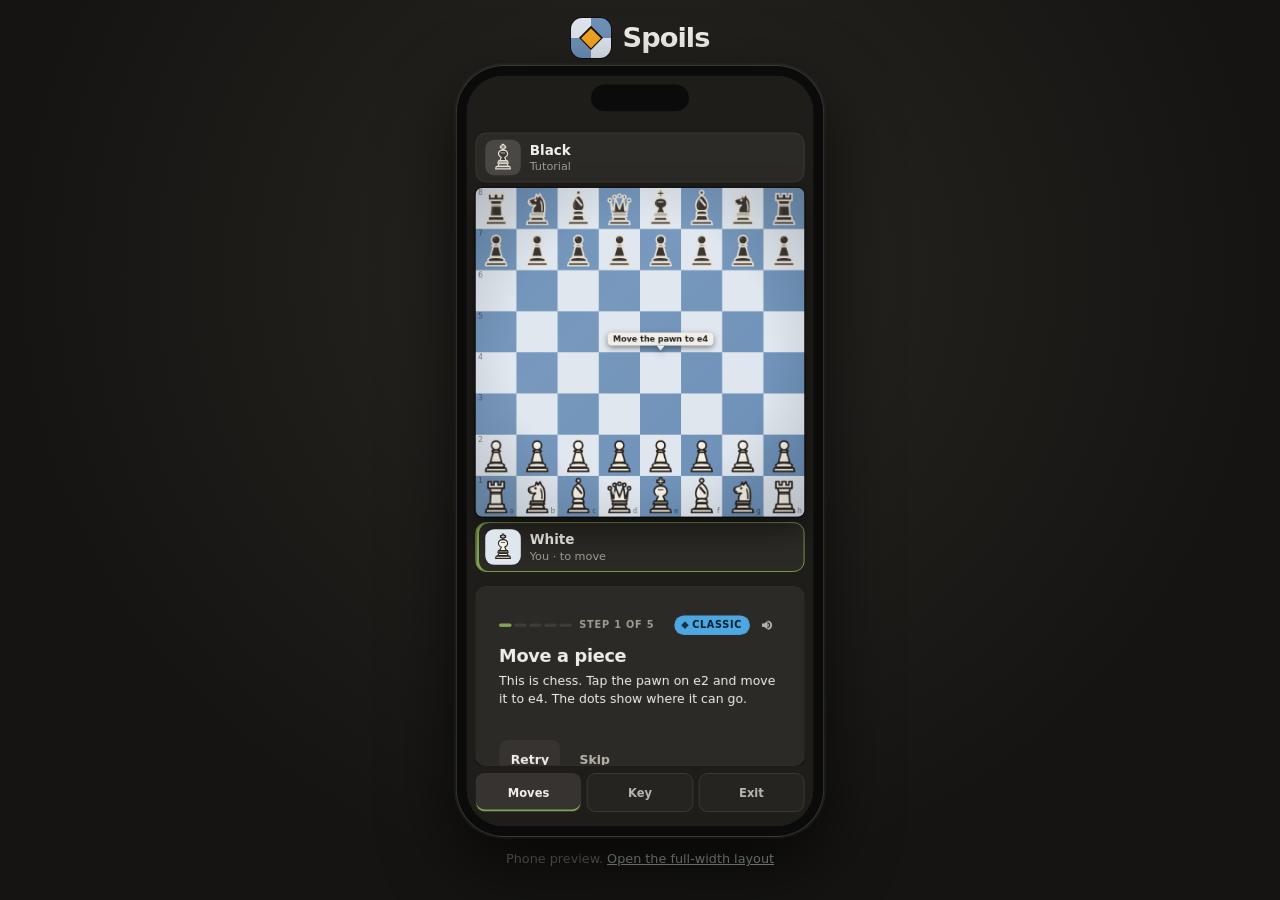
==== commit efe0a294: "Game and archived prototype from spoils@9534513" ====
--- a/play/index.html
+++ b/play/index.html
@@ -13,7 +13,7 @@
     <link rel="icon" href="./icons/icon-192.png" type="image/png" />
     <link rel="apple-touch-icon" href="./icons/apple-touch-icon.png" />
     <title>Spoils</title>
-    <script type="module" crossorigin src="./assets/index-DuaIY6rD.js"></script>
+    <script type="module" crossorigin src="./assets/index-KZLcBamh.js"></script>
     <link rel="stylesheet" crossorigin href="./assets/index-DAPp97dF.css">
   </head>
   <body>
